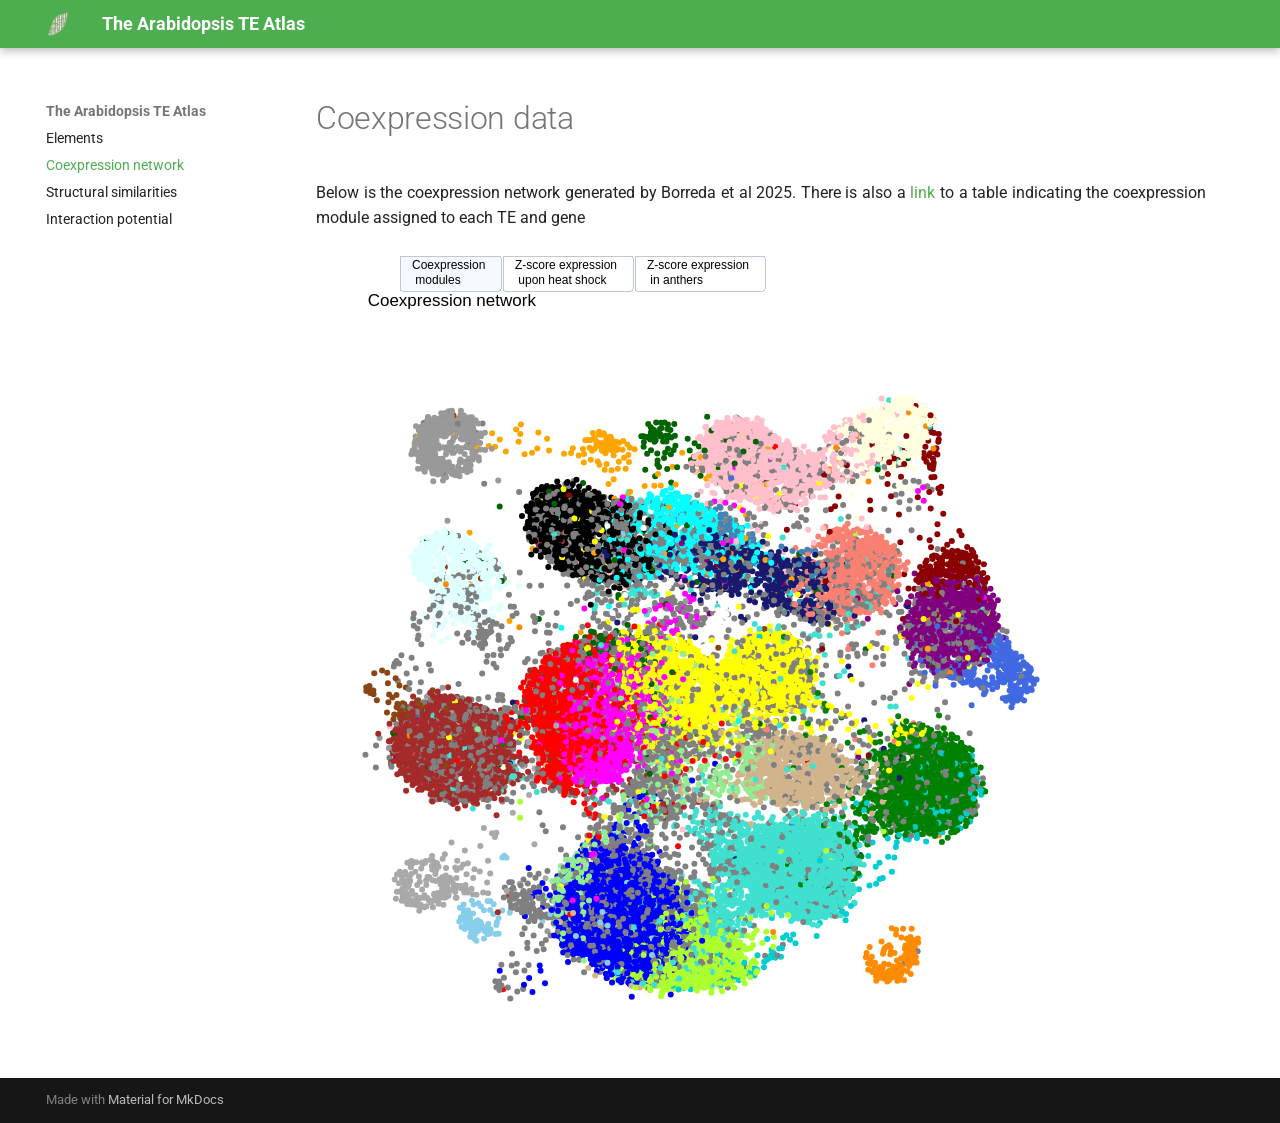
==== coexpression/index.html @ db684ffe "Update file(s) "/." from "CBorreda/Arabidopsis_TE_Atlas"" ====
<!doctype html>
<html lang="en" class="no-js">
  <head>
    
      <meta charset="utf-8">
      <meta name="viewport" content="width=device-width,initial-scale=1">
      
      
      
      
        <link rel="prev" href="../elements/">
      
      
        <link rel="next" href="../struct_sim/">
      
      
      <link rel="icon" href="../resources/qlab_logo.crop.png">
      <meta name="generator" content="mkdocs-1.6.1, mkdocs-material-9.6.15">
    
    
      
        <title>Coexpression network - The Arabidopsis TE Atlas</title>
      
    
    
      <link rel="stylesheet" href="../assets/stylesheets/main.342714a4.min.css">
      
        
        <link rel="stylesheet" href="../assets/stylesheets/palette.06af60db.min.css">
      
      


    
    
      
    
    
      
        
        
        <link rel="preconnect" href="https://fonts.gstatic.com" crossorigin>
        <link rel="stylesheet" href="https://fonts.googleapis.com/css?family=Roboto:300,300i,400,400i,700,700i%7CRoboto+Mono:400,400i,700,700i&display=fallback">
        <style>:root{--md-text-font:"Roboto";--md-code-font:"Roboto Mono"}</style>
      
    
    
      <link rel="stylesheet" href="../css/fullwidth.css">
    
      <link rel="stylesheet" href="../css/extra.css">
    
    <script>__md_scope=new URL("..",location),__md_hash=e=>[...e].reduce(((e,_)=>(e<<5)-e+_.charCodeAt(0)),0),__md_get=(e,_=localStorage,t=__md_scope)=>JSON.parse(_.getItem(t.pathname+"."+e)),__md_set=(e,_,t=localStorage,a=__md_scope)=>{try{t.setItem(a.pathname+"."+e,JSON.stringify(_))}catch(e){}}</script>
    
      

    
    
    
  </head>
  
  
    
    
    
    
    
    <body dir="ltr" data-md-color-scheme="default" data-md-color-primary="green" data-md-color-accent="indigo">
  
    
    <input class="md-toggle" data-md-toggle="drawer" type="checkbox" id="__drawer" autocomplete="off">
    <input class="md-toggle" data-md-toggle="search" type="checkbox" id="__search" autocomplete="off">
    <label class="md-overlay" for="__drawer"></label>
    <div data-md-component="skip">
      
        
        <a href="#coexpression-data" class="md-skip">
          Skip to content
        </a>
      
    </div>
    <div data-md-component="announce">
      
    </div>
    
    
      

  

<header class="md-header md-header--shadow" data-md-component="header">
  <nav class="md-header__inner md-grid" aria-label="Header">
    <a href=".." title="The Arabidopsis TE Atlas" class="md-header__button md-logo" aria-label="The Arabidopsis TE Atlas" data-md-component="logo">
      
  <img src="../resources/qlab_logo.crop.png" alt="logo">

    </a>
    <label class="md-header__button md-icon" for="__drawer">
      
      <svg xmlns="http://www.w3.org/2000/svg" viewBox="0 0 24 24"><path d="M3 6h18v2H3zm0 5h18v2H3zm0 5h18v2H3z"/></svg>
    </label>
    <div class="md-header__title" data-md-component="header-title">
      <div class="md-header__ellipsis">
        <div class="md-header__topic">
          <span class="md-ellipsis">
            The Arabidopsis TE Atlas
          </span>
        </div>
        <div class="md-header__topic" data-md-component="header-topic">
          <span class="md-ellipsis">
            
              Coexpression network
            
          </span>
        </div>
      </div>
    </div>
    
      
    
    
    
    
    
  </nav>
  
</header>
    
    <div class="md-container" data-md-component="container">
      
      
        
          
        
      
      <main class="md-main" data-md-component="main">
        <div class="md-main__inner md-grid">
          
            
              
              <div class="md-sidebar md-sidebar--primary" data-md-component="sidebar" data-md-type="navigation" >
                <div class="md-sidebar__scrollwrap">
                  <div class="md-sidebar__inner">
                    



<nav class="md-nav md-nav--primary" aria-label="Navigation" data-md-level="0">
  <label class="md-nav__title" for="__drawer">
    <a href=".." title="The Arabidopsis TE Atlas" class="md-nav__button md-logo" aria-label="The Arabidopsis TE Atlas" data-md-component="logo">
      
  <img src="../resources/qlab_logo.crop.png" alt="logo">

    </a>
    The Arabidopsis TE Atlas
  </label>
  
  <ul class="md-nav__list" data-md-scrollfix>
    
      
      
  
  
  
  
    <li class="md-nav__item">
      <a href="../elements/" class="md-nav__link">
        
  
  
  <span class="md-ellipsis">
    Elements
    
  </span>
  

      </a>
    </li>
  

    
      
      
  
  
    
  
  
  
    <li class="md-nav__item md-nav__item--active">
      
      <input class="md-nav__toggle md-toggle" type="checkbox" id="__toc">
      
      
        
      
      
      <a href="./" class="md-nav__link md-nav__link--active">
        
  
  
  <span class="md-ellipsis">
    Coexpression network
    
  </span>
  

      </a>
      
    </li>
  

    
      
      
  
  
  
  
    <li class="md-nav__item">
      <a href="../struct_sim/" class="md-nav__link">
        
  
  
  <span class="md-ellipsis">
    Structural similarities
    
  </span>
  

      </a>
    </li>
  

    
      
      
  
  
  
  
    <li class="md-nav__item">
      <a href="../interacts/" class="md-nav__link">
        
  
  
  <span class="md-ellipsis">
    Interaction potential
    
  </span>
  

      </a>
    </li>
  

    
  </ul>
</nav>
                  </div>
                </div>
              </div>
            
            
              
              <div class="md-sidebar md-sidebar--secondary" data-md-component="sidebar" data-md-type="toc" >
                <div class="md-sidebar__scrollwrap">
                  <div class="md-sidebar__inner">
                    

<nav class="md-nav md-nav--secondary" aria-label="Table of contents">
  
  
  
    
  
  
</nav>
                  </div>
                </div>
              </div>
            
          
          
            <div class="md-content" data-md-component="content">
              <article class="md-content__inner md-typeset">
                
                  



<h1 id="coexpression-data">Coexpression data</h1>
<p>Below is the coexpression network generated by Borreda et al 2025. There is also a <a href="table.txt">link</a> to a table indicating the coexpression module assigned to each TE and gene</p>
<iframe src="../resources/html/wgcna_wt_plot.html" width="1200%" height="800px" style="border:none;"></iframe>












                
              </article>
            </div>
          
          
<script>var target=document.getElementById(location.hash.slice(1));target&&target.name&&(target.checked=target.name.startsWith("__tabbed_"))</script>
        </div>
        
          <button type="button" class="md-top md-icon" data-md-component="top" hidden>
  
  <svg xmlns="http://www.w3.org/2000/svg" viewBox="0 0 24 24"><path d="M13 20h-2V8l-5.5 5.5-1.42-1.42L12 4.16l7.92 7.92-1.42 1.42L13 8z"/></svg>
  Back to top
</button>
        
      </main>
      
        <footer class="md-footer">
  
  <div class="md-footer-meta md-typeset">
    <div class="md-footer-meta__inner md-grid">
      <div class="md-copyright">
  
  
    Made with
    <a href="https://squidfunk.github.io/mkdocs-material/" target="_blank" rel="noopener">
      Material for MkDocs
    </a>
  
</div>
      
    </div>
  </div>
</footer>
      
    </div>
    <div class="md-dialog" data-md-component="dialog">
      <div class="md-dialog__inner md-typeset"></div>
    </div>
    
    
    
      
      <script id="__config" type="application/json">{"base": "..", "features": ["navigation.expand", "navigation.sections", "navigation.top"], "search": "../assets/javascripts/workers/search.d50fe291.min.js", "tags": null, "translations": {"clipboard.copied": "Copied to clipboard", "clipboard.copy": "Copy to clipboard", "search.result.more.one": "1 more on this page", "search.result.more.other": "# more on this page", "search.result.none": "No matching documents", "search.result.one": "1 matching document", "search.result.other": "# matching documents", "search.result.placeholder": "Type to start searching", "search.result.term.missing": "Missing", "select.version": "Select version"}, "version": null}</script>
    
    
      <script src="../assets/javascripts/bundle.56ea9cef.min.js"></script>
      
    
  </body>
</html>
---- assets/stylesheets/main.342714a4.min.css ----
@charset "UTF-8";html{-webkit-text-size-adjust:none;-moz-text-size-adjust:none;text-size-adjust:none;box-sizing:border-box}*,:after,:before{box-sizing:inherit}@media (prefers-reduced-motion){*,:after,:before{transition:none!important}}body{margin:0}a,button,input,label{-webkit-tap-highlight-color:transparent}a{color:inherit;text-decoration:none}hr{border:0;box-sizing:initial;display:block;height:.05rem;overflow:visible;padding:0}small{font-size:80%}sub,sup{line-height:1em}img{border-style:none}table{border-collapse:initial;border-spacing:0}td,th{font-weight:400;vertical-align:top}button{background:#0000;border:0;font-family:inherit;font-size:inherit;margin:0;padding:0}input{border:0;outline:none}:root{--md-primary-fg-color:#4051b5;--md-primary-fg-color--light:#5d6cc0;--md-primary-fg-color--dark:#303fa1;--md-primary-bg-color:#fff;--md-primary-bg-color--light:#ffffffb3;--md-accent-fg-color:#526cfe;--md-accent-fg-color--transparent:#526cfe1a;--md-accent-bg-color:#fff;--md-accent-bg-color--light:#ffffffb3}[data-md-color-scheme=default]{color-scheme:light}[data-md-color-scheme=default] img[src$="#gh-dark-mode-only"],[data-md-color-scheme=default] img[src$="#only-dark"]{display:none}:root,[data-md-color-scheme=default]{--md-hue:225deg;--md-default-fg-color:#000000de;--md-default-fg-color--light:#0000008a;--md-default-fg-color--lighter:#00000052;--md-default-fg-color--lightest:#00000012;--md-default-bg-color:#fff;--md-default-bg-color--light:#ffffffb3;--md-default-bg-color--lighter:#ffffff4d;--md-default-bg-color--lightest:#ffffff1f;--md-code-fg-color:#36464e;--md-code-bg-color:#f5f5f5;--md-code-hl-color:#4287ff;--md-code-hl-color--light:#4287ff1a;--md-code-hl-number-color:#d52a2a;--md-code-hl-special-color:#db1457;--md-code-hl-function-color:#a846b9;--md-code-hl-constant-color:#6e59d9;--md-code-hl-keyword-color:#3f6ec6;--md-code-hl-string-color:#1c7d4d;--md-code-hl-name-color:var(--md-code-fg-color);--md-code-hl-operator-color:var(--md-default-fg-color--light);--md-code-hl-punctuation-color:var(--md-default-fg-color--light);--md-code-hl-comment-color:var(--md-default-fg-color--light);--md-code-hl-generic-color:var(--md-default-fg-color--light);--md-code-hl-variable-color:var(--md-default-fg-color--light);--md-typeset-color:var(--md-default-fg-color);--md-typeset-a-color:var(--md-primary-fg-color);--md-typeset-del-color:#f5503d26;--md-typeset-ins-color:#0bd57026;--md-typeset-kbd-color:#fafafa;--md-typeset-kbd-accent-color:#fff;--md-typeset-kbd-border-color:#b8b8b8;--md-typeset-mark-color:#ffff0080;--md-typeset-table-color:#0000001f;--md-typeset-table-color--light:rgba(0,0,0,.035);--md-admonition-fg-color:var(--md-default-fg-color);--md-admonition-bg-color:var(--md-default-bg-color);--md-warning-fg-color:#000000de;--md-warning-bg-color:#ff9;--md-footer-fg-color:#fff;--md-footer-fg-color--light:#ffffffb3;--md-footer-fg-color--lighter:#ffffff73;--md-footer-bg-color:#000000de;--md-footer-bg-color--dark:#00000052;--md-shadow-z1:0 0.2rem 0.5rem #0000000d,0 0 0.05rem #0000001a;--md-shadow-z2:0 0.2rem 0.5rem #0000001a,0 0 0.05rem #00000040;--md-shadow-z3:0 0.2rem 0.5rem #0003,0 0 0.05rem #00000059}.md-icon svg{fill:currentcolor;display:block;height:1.2rem;width:1.2rem}body{-webkit-font-smoothing:antialiased;-moz-osx-font-smoothing:grayscale;--md-text-font-family:var(--md-text-font,_),-apple-system,BlinkMacSystemFont,Helvetica,Arial,sans-serif;--md-code-font-family:var(--md-code-font,_),SFMono-Regular,Consolas,Menlo,monospace}aside,body,input{font-feature-settings:"kern","liga";color:var(--md-typeset-color);font-family:var(--md-text-font-family)}code,kbd,pre{font-feature-settings:"kern";font-family:var(--md-code-font-family)}:root{--md-typeset-table-sort-icon:url('data:image/svg+xml;charset=utf-8,<svg xmlns="http://www.w3.org/2000/svg" viewBox="0 0 24 24"><path d="m18 21-4-4h3V7h-3l4-4 4 4h-3v10h3M2 19v-2h10v2M2 13v-2h7v2M2 7V5h4v2z"/></svg>');--md-typeset-table-sort-icon--asc:url('data:image/svg+xml;charset=utf-8,<svg xmlns="http://www.w3.org/2000/svg" viewBox="0 0 24 24"><path d="M19 17h3l-4 4-4-4h3V3h2M2 17h10v2H2M6 5v2H2V5m0 6h7v2H2z"/></svg>');--md-typeset-table-sort-icon--desc:url('data:image/svg+xml;charset=utf-8,<svg xmlns="http://www.w3.org/2000/svg" viewBox="0 0 24 24"><path d="M19 7h3l-4-4-4 4h3v14h2M2 17h10v2H2M6 5v2H2V5m0 6h7v2H2z"/></svg>')}.md-typeset{-webkit-print-color-adjust:exact;color-adjust:exact;font-size:.8rem;line-height:1.6;overflow-wrap:break-word}@media print{.md-typeset{font-size:.68rem}}.md-typeset blockquote,.md-typeset dl,.md-typeset figure,.md-typeset ol,.md-typeset pre,.md-typeset ul{margin-bottom:1em;margin-top:1em}.md-typeset h1{color:var(--md-default-fg-color--light);font-size:2em;line-height:1.3;margin:0 0 1.25em}.md-typeset h1,.md-typeset h2{font-weight:300;letter-spacing:-.01em}.md-typeset h2{font-size:1.5625em;line-height:1.4;margin:1.6em 0 .64em}.md-typeset h3{font-size:1.25em;font-weight:400;letter-spacing:-.01em;line-height:1.5;margin:1.6em 0 .8em}.md-typeset h2+h3{margin-top:.8em}.md-typeset h4{font-weight:700;letter-spacing:-.01em;margin:1em 0}.md-typeset h5,.md-typeset h6{color:var(--md-default-fg-color--light);font-size:.8em;font-weight:700;letter-spacing:-.01em;margin:1.25em 0}.md-typeset h5{text-transform:uppercase}.md-typeset h5 code{text-transform:none}.md-typeset hr{border-bottom:.05rem solid var(--md-default-fg-color--lightest);display:flow-root;margin:1.5em 0}.md-typeset a{color:var(--md-typeset-a-color);word-break:break-word}.md-typeset a,.md-typeset a:before{transition:color 125ms}.md-typeset a:focus,.md-typeset a:hover{color:var(--md-accent-fg-color)}.md-typeset a:focus code,.md-typeset a:hover code{background-color:var(--md-accent-fg-color--transparent)}.md-typeset a code{color:currentcolor;transition:background-color 125ms}.md-typeset a.focus-visible{outline-color:var(--md-accent-fg-color);outline-offset:.2rem}.md-typeset code,.md-typeset kbd,.md-typeset pre{color:var(--md-code-fg-color);direction:ltr;font-variant-ligatures:none}@media print{.md-typeset code,.md-typeset kbd,.md-typeset pre{white-space:pre-wrap}}.md-typeset code{background-color:var(--md-code-bg-color);border-radius:.1rem;-webkit-box-decoration-break:clone;box-decoration-break:clone;font-size:.85em;padding:0 .2941176471em;word-break:break-word}.md-typeset code:not(.focus-visible){-webkit-tap-highlight-color:transparent;outline:none}.md-typeset pre{display:flow-root;line-height:1.4;position:relative}.md-typeset pre>code{-webkit-box-decoration-break:slice;box-decoration-break:slice;box-shadow:none;display:block;margin:0;outline-color:var(--md-accent-fg-color);overflow:auto;padding:.7720588235em 1.1764705882em;scrollbar-color:var(--md-default-fg-color--lighter) #0000;scrollbar-width:thin;touch-action:auto;word-break:normal}.md-typeset pre>code:hover{scrollbar-color:var(--md-accent-fg-color) #0000}.md-typeset pre>code::-webkit-scrollbar{height:.2rem;width:.2rem}.md-typeset pre>code::-webkit-scrollbar-thumb{background-color:var(--md-default-fg-color--lighter)}.md-typeset pre>code::-webkit-scrollbar-thumb:hover{background-color:var(--md-accent-fg-color)}.md-typeset kbd{background-color:var(--md-typeset-kbd-color);border-radius:.1rem;box-shadow:0 .1rem 0 .05rem var(--md-typeset-kbd-border-color),0 .1rem 0 var(--md-typeset-kbd-border-color),0 -.1rem .2rem var(--md-typeset-kbd-accent-color) inset;color:var(--md-default-fg-color);display:inline-block;font-size:.75em;padding:0 .6666666667em;vertical-align:text-top;word-break:break-word}.md-typeset mark{background-color:var(--md-typeset-mark-color);-webkit-box-decoration-break:clone;box-decoration-break:clone;color:inherit;word-break:break-word}.md-typeset abbr{border-bottom:.05rem dotted var(--md-default-fg-color--light);cursor:help;text-decoration:none}.md-typeset small{opacity:.75}[dir=ltr] .md-typeset sub,[dir=ltr] .md-typeset sup{margin-left:.078125em}[dir=rtl] .md-typeset sub,[dir=rtl] .md-typeset sup{margin-right:.078125em}[dir=ltr] .md-typeset blockquote{padding-left:.6rem}[dir=rtl] .md-typeset blockquote{padding-right:.6rem}[dir=ltr] .md-typeset blockquote{border-left:.2rem solid var(--md-default-fg-color--lighter)}[dir=rtl] .md-typeset blockquote{border-right:.2rem solid var(--md-default-fg-color--lighter)}.md-typeset blockquote{color:var(--md-default-fg-color--light);margin-left:0;margin-right:0}.md-typeset ul{list-style-type:disc}.md-typeset ul[type]{list-style-type:revert-layer}[dir=ltr] .md-typeset ol,[dir=ltr] .md-typeset ul{margin-left:.625em}[dir=rtl] .md-typeset ol,[dir=rtl] .md-typeset ul{margin-right:.625em}.md-typeset ol,.md-typeset ul{padding:0}.md-typeset ol:not([hidden]),.md-typeset ul:not([hidden]){display:flow-root}.md-typeset ol ol,.md-typeset ul ol{list-style-type:lower-alpha}.md-typeset ol ol ol,.md-typeset ul ol ol{list-style-type:lower-roman}.md-typeset ol ol ol ol,.md-typeset ul ol ol ol{list-style-type:upper-alpha}.md-typeset ol ol ol ol ol,.md-typeset ul ol ol ol ol{list-style-type:upper-roman}.md-typeset ol[type],.md-typeset ul[type]{list-style-type:revert-layer}[dir=ltr] .md-typeset ol li,[dir=ltr] .md-typeset ul li{margin-left:1.25em}[dir=rtl] .md-typeset ol li,[dir=rtl] .md-typeset ul li{margin-right:1.25em}.md-typeset ol li,.md-typeset ul li{margin-bottom:.5em}.md-typeset ol li blockquote,.md-typeset ol li p,.md-typeset ul li blockquote,.md-typeset ul li p{margin:.5em 0}.md-typeset ol li:last-child,.md-typeset ul li:last-child{margin-bottom:0}[dir=ltr] .md-typeset ol li ol,[dir=ltr] .md-typeset ol li ul,[dir=ltr] .md-typeset ul li ol,[dir=ltr] .md-typeset ul li ul{margin-left:.625em}[dir=rtl] .md-typeset ol li ol,[dir=rtl] .md-typeset ol li ul,[dir=rtl] .md-typeset ul li ol,[dir=rtl] .md-typeset ul li ul{margin-right:.625em}.md-typeset ol li ol,.md-typeset ol li ul,.md-typeset ul li ol,.md-typeset ul li ul{margin-bottom:.5em;margin-top:.5em}[dir=ltr] .md-typeset dd{margin-left:1.875em}[dir=rtl] .md-typeset dd{margin-right:1.875em}.md-typeset dd{margin-bottom:1.5em;margin-top:1em}.md-typeset img,.md-typeset svg,.md-typeset video{height:auto;max-width:100%}.md-typeset img[align=left]{margin:1em 1em 1em 0}.md-typeset img[align=right]{margin:1em 0 1em 1em}.md-typeset img[align]:only-child{margin-top:0}.md-typeset figure{display:flow-root;margin:1em auto;max-width:100%;text-align:center;width:-moz-fit-content;width:fit-content}.md-typeset figure img{display:block;margin:0 auto}.md-typeset figcaption{font-style:italic;margin:1em auto;max-width:24rem}.md-typeset iframe{max-width:100%}.md-typeset table:not([class]){background-color:var(--md-default-bg-color);border:.05rem solid var(--md-typeset-table-color);border-radius:.1rem;display:inline-block;font-size:.64rem;max-width:100%;overflow:auto;touch-action:auto}@media print{.md-typeset table:not([class]){display:table}}.md-typeset table:not([class])+*{margin-top:1.5em}.md-typeset table:not([class]) td>:first-child,.md-typeset table:not([class]) th>:first-child{margin-top:0}.md-typeset table:not([class]) td>:last-child,.md-typeset table:not([class]) th>:last-child{margin-bottom:0}.md-typeset table:not([class]) td:not([align]),.md-typeset table:not([class]) th:not([align]){text-align:left}[dir=rtl] .md-typeset table:not([class]) td:not([align]),[dir=rtl] .md-typeset table:not([class]) th:not([align]){text-align:right}.md-typeset table:not([class]) th{font-weight:700;min-width:5rem;padding:.9375em 1.25em;vertical-align:top}.md-typeset table:not([class]) td{border-top:.05rem solid var(--md-typeset-table-color);padding:.9375em 1.25em;vertical-align:top}.md-typeset table:not([class]) tbody tr{transition:background-color 125ms}.md-typeset table:not([class]) tbody tr:hover{background-color:var(--md-typeset-table-color--light);box-shadow:0 .05rem 0 var(--md-default-bg-color) inset}.md-typeset table:not([class]) a{word-break:normal}.md-typeset table th[role=columnheader]{cursor:pointer}[dir=ltr] .md-typeset table th[role=columnheader]:after{margin-left:.5em}[dir=rtl] .md-typeset table th[role=columnheader]:after{margin-right:.5em}.md-typeset table th[role=columnheader]:after{content:"";display:inline-block;height:1.2em;-webkit-mask-image:var(--md-typeset-table-sort-icon);mask-image:var(--md-typeset-table-sort-icon);-webkit-mask-repeat:no-repeat;mask-repeat:no-repeat;-webkit-mask-size:contain;mask-size:contain;transition:background-color 125ms;vertical-align:text-bottom;width:1.2em}.md-typeset table th[role=columnheader]:hover:after{background-color:var(--md-default-fg-color--lighter)}.md-typeset table th[role=columnheader][aria-sort=ascending]:after{background-color:var(--md-default-fg-color--light);-webkit-mask-image:var(--md-typeset-table-sort-icon--asc);mask-image:var(--md-typeset-table-sort-icon--asc)}.md-typeset table th[role=columnheader][aria-sort=descending]:after{background-color:var(--md-default-fg-color--light);-webkit-mask-image:var(--md-typeset-table-sort-icon--desc);mask-image:var(--md-typeset-table-sort-icon--desc)}.md-typeset__scrollwrap{margin:1em -.8rem;overflow-x:auto;touch-action:auto}.md-typeset__table{display:inline-block;margin-bottom:.5em;padding:0 .8rem}@media print{.md-typeset__table{display:block}}html .md-typeset__table table{display:table;margin:0;overflow:hidden;width:100%}@media screen and (max-width:44.984375em){.md-content__inner>pre{margin:1em -.8rem}.md-content__inner>pre code{border-radius:0}}.md-typeset .md-author{border-radius:100%;display:block;flex-shrink:0;height:1.6rem;overflow:hidden;position:relative;transition:color 125ms,transform 125ms;width:1.6rem}.md-typeset .md-author img{display:block}.md-typeset .md-author--more{background:var(--md-default-fg-color--lightest);color:var(--md-default-fg-color--lighter);font-size:.6rem;font-weight:700;line-height:1.6rem;text-align:center}.md-typeset .md-author--long{height:2.4rem;width:2.4rem}.md-typeset a.md-author{transform:scale(1)}.md-typeset a.md-author img{border-radius:100%;filter:grayscale(100%) opacity(75%);transition:filter 125ms}.md-typeset a.md-author:focus,.md-typeset a.md-author:hover{transform:scale(1.1);z-index:1}.md-typeset a.md-author:focus img,.md-typeset a.md-author:hover img{filter:grayscale(0)}.md-banner{background-color:var(--md-footer-bg-color);color:var(--md-footer-fg-color);overflow:auto}@media print{.md-banner{display:none}}.md-banner--warning{background-color:var(--md-warning-bg-color);color:var(--md-warning-fg-color)}.md-banner__inner{font-size:.7rem;margin:.6rem auto;padding:0 .8rem}[dir=ltr] .md-banner__button{float:right}[dir=rtl] .md-banner__button{float:left}.md-banner__button{color:inherit;cursor:pointer;transition:opacity .25s}.no-js .md-banner__button{display:none}.md-banner__button:hover{opacity:.7}html{font-size:125%;height:100%;overflow-x:hidden}@media screen and (min-width:100em){html{font-size:137.5%}}@media screen and (min-width:125em){html{font-size:150%}}body{background-color:var(--md-default-bg-color);display:flex;flex-direction:column;font-size:.5rem;min-height:100%;position:relative;width:100%}@media print{body{display:block}}@media screen and (max-width:59.984375em){body[data-md-scrolllock]{position:fixed}}.md-grid{margin-left:auto;margin-right:auto;max-width:61rem}.md-container{display:flex;flex-direction:column;flex-grow:1}@media print{.md-container{display:block}}.md-main{flex-grow:1}.md-main__inner{display:flex;height:100%;margin-top:1.5rem}.md-ellipsis{overflow:hidden;text-overflow:ellipsis}.md-toggle{display:none}.md-option{height:0;opacity:0;position:absolute;width:0}.md-option:checked+label:not([hidden]){display:block}.md-option.focus-visible+label{outline-color:var(--md-accent-fg-color);outline-style:auto}.md-skip{background-color:var(--md-default-fg-color);border-radius:.1rem;color:var(--md-default-bg-color);font-size:.64rem;margin:.5rem;opacity:0;outline-color:var(--md-accent-fg-color);padding:.3rem .5rem;position:fixed;transform:translateY(.4rem);z-index:-1}.md-skip:focus{opacity:1;transform:translateY(0);transition:transform .25s cubic-bezier(.4,0,.2,1),opacity 175ms 75ms;z-index:10}@page{margin:25mm}:root{--md-clipboard-icon:url('data:image/svg+xml;charset=utf-8,<svg xmlns="http://www.w3.org/2000/svg" viewBox="0 0 24 24"><path d="M19 21H8V7h11m0-2H8a2 2 0 0 0-2 2v14a2 2 0 0 0 2 2h11a2 2 0 0 0 2-2V7a2 2 0 0 0-2-2m-3-4H4a2 2 0 0 0-2 2v14h2V3h12z"/></svg>')}.md-clipboard{border-radius:.1rem;color:var(--md-default-fg-color--lightest);cursor:pointer;height:1.5em;outline-color:var(--md-accent-fg-color);outline-offset:.1rem;position:absolute;right:.5em;top:.5em;transition:color .25s;width:1.5em;z-index:1}@media print{.md-clipboard{display:none}}.md-clipboard:not(.focus-visible){-webkit-tap-highlight-color:transparent;outline:none}:hover>.md-clipboard{color:var(--md-default-fg-color--light)}.md-clipboard:focus,.md-clipboard:hover{color:var(--md-accent-fg-color)}.md-clipboard:after{background-color:currentcolor;content:"";display:block;height:1.125em;margin:0 auto;-webkit-mask-image:var(--md-clipboard-icon);mask-image:var(--md-clipboard-icon);-webkit-mask-position:center;mask-position:center;-webkit-mask-repeat:no-repeat;mask-repeat:no-repeat;-webkit-mask-size:contain;mask-size:contain;width:1.125em}.md-clipboard--inline{cursor:pointer}.md-clipboard--inline code{transition:color .25s,background-color .25s}.md-clipboard--inline:focus code,.md-clipboard--inline:hover code{background-color:var(--md-accent-fg-color--transparent);color:var(--md-accent-fg-color)}.md-typeset .md-code__content{display:grid}@keyframes consent{0%{opacity:0;transform:translateY(100%)}to{opacity:1;transform:translateY(0)}}@keyframes overlay{0%{opacity:0}to{opacity:1}}.md-consent__overlay{animation:overlay .25s both;-webkit-backdrop-filter:blur(.1rem);backdrop-filter:blur(.1rem);background-color:#0000008a;height:100%;opacity:1;position:fixed;top:0;width:100%;z-index:5}.md-consent__inner{animation:consent .5s cubic-bezier(.1,.7,.1,1) both;background-color:var(--md-default-bg-color);border:0;border-radius:.1rem;bottom:0;box-shadow:0 0 .2rem #0000001a,0 .2rem .4rem #0003;max-height:100%;overflow:auto;padding:0;position:fixed;width:100%;z-index:5}.md-consent__form{padding:.8rem}.md-consent__settings{display:none;margin:1em 0}input:checked+.md-consent__settings{display:block}.md-consent__controls{margin-bottom:.8rem}.md-typeset .md-consent__controls .md-button{display:inline}@media screen and (max-width:44.984375em){.md-typeset .md-consent__controls .md-button{display:block;margin-top:.4rem;text-align:center;width:100%}}.md-consent label{cursor:pointer}.md-content{flex-grow:1;min-width:0}.md-content__inner{margin:0 .8rem 1.2rem;padding-top:.6rem}@media screen and (min-width:76.25em){[dir=ltr] .md-sidebar--primary:not([hidden])~.md-content>.md-content__inner{margin-left:1.2rem}[dir=ltr] .md-sidebar--secondary:not([hidden])~.md-content>.md-content__inner,[dir=rtl] .md-sidebar--primary:not([hidden])~.md-content>.md-content__inner{margin-right:1.2rem}[dir=rtl] .md-sidebar--secondary:not([hidden])~.md-content>.md-content__inner{margin-left:1.2rem}}.md-content__inner:before{content:"";display:block;height:.4rem}.md-content__inner>:last-child{margin-bottom:0}[dir=ltr] .md-content__button{float:right}[dir=rtl] .md-content__button{float:left}[dir=ltr] .md-content__button{margin-left:.4rem}[dir=rtl] .md-content__button{margin-right:.4rem}.md-content__button{margin:.4rem 0;padding:0}@media print{.md-content__button{display:none}}.md-typeset .md-content__button{color:var(--md-default-fg-color--lighter)}.md-content__button svg{display:inline;vertical-align:top}[dir=rtl] .md-content__button svg{transform:scaleX(-1)}[dir=ltr] .md-dialog{right:.8rem}[dir=rtl] .md-dialog{left:.8rem}.md-dialog{background-color:var(--md-default-fg-color);border-radius:.1rem;bottom:.8rem;box-shadow:var(--md-shadow-z3);min-width:11.1rem;opacity:0;padding:.4rem .6rem;pointer-events:none;position:fixed;transform:translateY(100%);transition:transform 0ms .4s,opacity .4s;z-index:4}@media print{.md-dialog{display:none}}.md-dialog--active{opacity:1;pointer-events:auto;transform:translateY(0);transition:transform .4s cubic-bezier(.075,.85,.175,1),opacity .4s}.md-dialog__inner{color:var(--md-default-bg-color);font-size:.7rem}.md-feedback{margin:2em 0 1em;text-align:center}.md-feedback fieldset{border:none;margin:0;padding:0}.md-feedback__title{font-weight:700;margin:1em auto}.md-feedback__inner{position:relative}.md-feedback__list{display:flex;flex-wrap:wrap;place-content:baseline center;position:relative}.md-feedback__list:hover .md-icon:not(:disabled){color:var(--md-default-fg-color--lighter)}:disabled .md-feedback__list{min-height:1.8rem}.md-feedback__icon{color:var(--md-default-fg-color--light);cursor:pointer;flex-shrink:0;margin:0 .1rem;transition:color 125ms}.md-feedback__icon:not(:disabled).md-icon:hover{color:var(--md-accent-fg-color)}.md-feedback__icon:disabled{color:var(--md-default-fg-color--lightest);pointer-events:none}.md-feedback__note{opacity:0;position:relative;transform:translateY(.4rem);transition:transform .4s cubic-bezier(.1,.7,.1,1),opacity .15s}.md-feedback__note>*{margin:0 auto;max-width:16rem}:disabled .md-feedback__note{opacity:1;transform:translateY(0)}@media print{.md-feedback{display:none}}.md-footer{background-color:var(--md-footer-bg-color);color:var(--md-footer-fg-color)}@media print{.md-footer{display:none}}.md-footer__inner{justify-content:space-between;overflow:auto;padding:.2rem}.md-footer__inner:not([hidden]){display:flex}.md-footer__link{align-items:end;display:flex;flex-grow:0.01;margin-bottom:.4rem;margin-top:1rem;max-width:100%;outline-color:var(--md-accent-fg-color);overflow:hidden;transition:opacity .25s}.md-footer__link:focus,.md-footer__link:hover{opacity:.7}[dir=rtl] .md-footer__link svg{transform:scaleX(-1)}@media screen and (max-width:44.984375em){.md-footer__link--prev{flex-shrink:0}.md-footer__link--prev .md-footer__title{display:none}}[dir=ltr] .md-footer__link--next{margin-left:auto}[dir=rtl] .md-footer__link--next{margin-right:auto}.md-footer__link--next{text-align:right}[dir=rtl] .md-footer__link--next{text-align:left}.md-footer__title{flex-grow:1;font-size:.9rem;margin-bottom:.7rem;max-width:calc(100% - 2.4rem);padding:0 1rem;white-space:nowrap}.md-footer__button{margin:.2rem;padding:.4rem}.md-footer__direction{font-size:.64rem;opacity:.7}.md-footer-meta{background-color:var(--md-footer-bg-color--dark)}.md-footer-meta__inner{display:flex;flex-wrap:wrap;justify-content:space-between;padding:.2rem}html .md-footer-meta.md-typeset a{color:var(--md-footer-fg-color--light)}html .md-footer-meta.md-typeset a:focus,html .md-footer-meta.md-typeset a:hover{color:var(--md-footer-fg-color)}.md-copyright{color:var(--md-footer-fg-color--lighter);font-size:.64rem;margin:auto .6rem;padding:.4rem 0;width:100%}@media screen and (min-width:45em){.md-copyright{width:auto}}.md-copyright__highlight{color:var(--md-footer-fg-color--light)}.md-social{display:inline-flex;gap:.2rem;margin:0 .4rem;padding:.2rem 0 .6rem}@media screen and (min-width:45em){.md-social{padding:.6rem 0}}.md-social__link{display:inline-block;height:1.6rem;text-align:center;width:1.6rem}.md-social__link:before{line-height:1.9}.md-social__link svg{fill:currentcolor;max-height:.8rem;vertical-align:-25%}.md-typeset .md-button{border:.1rem solid;border-radius:.1rem;color:var(--md-primary-fg-color);cursor:pointer;display:inline-block;font-weight:700;padding:.625em 2em;transition:color 125ms,background-color 125ms,border-color 125ms}.md-typeset .md-button--primary{background-color:var(--md-primary-fg-color);border-color:var(--md-primary-fg-color);color:var(--md-primary-bg-color)}.md-typeset .md-button:focus,.md-typeset .md-button:hover{background-color:var(--md-accent-fg-color);border-color:var(--md-accent-fg-color);color:var(--md-accent-bg-color)}[dir=ltr] .md-typeset .md-input{border-top-left-radius:.1rem}[dir=ltr] .md-typeset .md-input,[dir=rtl] .md-typeset .md-input{border-top-right-radius:.1rem}[dir=rtl] .md-typeset .md-input{border-top-left-radius:.1rem}.md-typeset .md-input{border-bottom:.1rem solid var(--md-default-fg-color--lighter);box-shadow:var(--md-shadow-z1);font-size:.8rem;height:1.8rem;padding:0 .6rem;transition:border .25s,box-shadow .25s}.md-typeset .md-input:focus,.md-typeset .md-input:hover{border-bottom-color:var(--md-accent-fg-color);box-shadow:var(--md-shadow-z2)}.md-typeset .md-input--stretch{width:100%}.md-header{background-color:var(--md-primary-fg-color);box-shadow:0 0 .2rem #0000,0 .2rem .4rem #0000;color:var(--md-primary-bg-color);display:block;left:0;position:sticky;right:0;top:0;z-index:4}@media print{.md-header{display:none}}.md-header[hidden]{transform:translateY(-100%);transition:transform .25s cubic-bezier(.8,0,.6,1),box-shadow .25s}.md-header--shadow{box-shadow:0 0 .2rem #0000001a,0 .2rem .4rem #0003;transition:transform .25s cubic-bezier(.1,.7,.1,1),box-shadow .25s}.md-header__inner{align-items:center;display:flex;padding:0 .2rem}.md-header__button{color:currentcolor;cursor:pointer;margin:.2rem;outline-color:var(--md-accent-fg-color);padding:.4rem;position:relative;transition:opacity .25s;vertical-align:middle;z-index:1}.md-header__button:hover{opacity:.7}.md-header__button:not([hidden]){display:inline-block}.md-header__button:not(.focus-visible){-webkit-tap-highlight-color:transparent;outline:none}.md-header__button.md-logo{margin:.2rem;padding:.4rem}@media screen and (max-width:76.234375em){.md-header__button.md-logo{display:none}}.md-header__button.md-logo img,.md-header__button.md-logo svg{fill:currentcolor;display:block;height:1.2rem;width:auto}@media screen and (min-width:60em){.md-header__button[for=__search]{display:none}}.no-js .md-header__button[for=__search]{display:none}[dir=rtl] .md-header__button[for=__search] svg{transform:scaleX(-1)}@media screen and (min-width:76.25em){.md-header__button[for=__drawer]{display:none}}.md-header__topic{display:flex;max-width:100%;position:absolute;transition:transform .4s cubic-bezier(.1,.7,.1,1),opacity .15s;white-space:nowrap}.md-header__topic+.md-header__topic{opacity:0;pointer-events:none;transform:translateX(1.25rem);transition:transform .4s cubic-bezier(1,.7,.1,.1),opacity .15s;z-index:-1}[dir=rtl] .md-header__topic+.md-header__topic{transform:translateX(-1.25rem)}.md-header__topic:first-child{font-weight:700}[dir=ltr] .md-header__title{margin-left:1rem;margin-right:.4rem}[dir=rtl] .md-header__title{margin-left:.4rem;margin-right:1rem}.md-header__title{flex-grow:1;font-size:.9rem;height:2.4rem;line-height:2.4rem}.md-header__title--active .md-header__topic{opacity:0;pointer-events:none;transform:translateX(-1.25rem);transition:transform .4s cubic-bezier(1,.7,.1,.1),opacity .15s;z-index:-1}[dir=rtl] .md-header__title--active .md-header__topic{transform:translateX(1.25rem)}.md-header__title--active .md-header__topic+.md-header__topic{opacity:1;pointer-events:auto;transform:translateX(0);transition:transform .4s cubic-bezier(.1,.7,.1,1),opacity .15s;z-index:0}.md-header__title>.md-header__ellipsis{height:100%;position:relative;width:100%}.md-header__option{display:flex;flex-shrink:0;max-width:100%;transition:max-width 0ms .25s,opacity .25s .25s;white-space:nowrap}[data-md-toggle=search]:checked~.md-header .md-header__option{max-width:0;opacity:0;transition:max-width 0ms,opacity 0ms}.md-header__option>input{bottom:0}.md-header__source{display:none}@media screen and (min-width:60em){[dir=ltr] .md-header__source{margin-left:1rem}[dir=rtl] .md-header__source{margin-right:1rem}.md-header__source{display:block;max-width:11.7rem;width:11.7rem}}@media screen and (min-width:76.25em){[dir=ltr] .md-header__source{margin-left:1.4rem}[dir=rtl] .md-header__source{margin-right:1.4rem}}.md-meta{color:var(--md-default-fg-color--light);font-size:.7rem;line-height:1.3}.md-meta__list{display:inline-flex;flex-wrap:wrap;list-style:none;margin:0;padding:0}.md-meta__item:not(:last-child):after{content:"·";margin-left:.2rem;margin-right:.2rem}.md-meta__link{color:var(--md-typeset-a-color)}.md-meta__link:focus,.md-meta__link:hover{color:var(--md-accent-fg-color)}.md-draft{background-color:#ff1744;border-radius:.125em;color:#fff;display:inline-block;font-weight:700;padding-left:.5714285714em;padding-right:.5714285714em}:root{--md-nav-icon--prev:url('data:image/svg+xml;charset=utf-8,<svg xmlns="http://www.w3.org/2000/svg" viewBox="0 0 24 24"><path d="M20 11v2H8l5.5 5.5-1.42 1.42L4.16 12l7.92-7.92L13.5 5.5 8 11z"/></svg>');--md-nav-icon--next:url('data:image/svg+xml;charset=utf-8,<svg xmlns="http://www.w3.org/2000/svg" viewBox="0 0 24 24"><path d="M8.59 16.58 13.17 12 8.59 7.41 10 6l6 6-6 6z"/></svg>');--md-toc-icon:url('data:image/svg+xml;charset=utf-8,<svg xmlns="http://www.w3.org/2000/svg" viewBox="0 0 24 24"><path d="M3 9h14V7H3zm0 4h14v-2H3zm0 4h14v-2H3zm16 0h2v-2h-2zm0-10v2h2V7zm0 6h2v-2h-2z"/></svg>')}.md-nav{font-size:.7rem;line-height:1.3}.md-nav__title{color:var(--md-default-fg-color--light);display:block;font-weight:700;overflow:hidden;padding:0 .6rem;text-overflow:ellipsis}.md-nav__title .md-nav__button{display:none}.md-nav__title .md-nav__button img{height:100%;width:auto}.md-nav__title .md-nav__button.md-logo img,.md-nav__title .md-nav__button.md-logo svg{fill:currentcolor;display:block;height:2.4rem;max-width:100%;object-fit:contain;width:auto}.md-nav__list{list-style:none;margin:0;padding:0}.md-nav__link{align-items:flex-start;display:flex;gap:.4rem;margin-top:.625em;scroll-snap-align:start;transition:color 125ms}.md-nav__link--passed{color:var(--md-default-fg-color--light)}.md-nav__item .md-nav__link--active,.md-nav__item .md-nav__link--active code{color:var(--md-typeset-a-color)}.md-nav__link .md-ellipsis{position:relative}[dir=ltr] .md-nav__link .md-icon:last-child{margin-left:auto}[dir=rtl] .md-nav__link .md-icon:last-child{margin-right:auto}.md-nav__link svg{fill:currentcolor;flex-shrink:0;height:1.3em;position:relative}.md-nav__link[for]:focus,.md-nav__link[for]:hover,.md-nav__link[href]:focus,.md-nav__link[href]:hover{color:var(--md-accent-fg-color);cursor:pointer}.md-nav__link.focus-visible{outline-color:var(--md-accent-fg-color);outline-offset:.2rem}.md-nav--primary .md-nav__link[for=__toc]{display:none}.md-nav--primary .md-nav__link[for=__toc] .md-icon:after{background-color:currentcolor;display:block;height:100%;-webkit-mask-image:var(--md-toc-icon);mask-image:var(--md-toc-icon);width:100%}.md-nav--primary .md-nav__link[for=__toc]~.md-nav{display:none}.md-nav__container>.md-nav__link{margin-top:0}.md-nav__container>.md-nav__link:first-child{flex-grow:1;min-width:0}.md-nav__icon{flex-shrink:0}.md-nav__source{display:none}@media screen and (max-width:76.234375em){.md-nav--primary,.md-nav--primary .md-nav{background-color:var(--md-default-bg-color);display:flex;flex-direction:column;height:100%;left:0;position:absolute;right:0;top:0;z-index:1}.md-nav--primary .md-nav__item,.md-nav--primary .md-nav__title{font-size:.8rem;line-height:1.5}.md-nav--primary .md-nav__title{background-color:var(--md-default-fg-color--lightest);color:var(--md-default-fg-color--light);cursor:pointer;height:5.6rem;line-height:2.4rem;padding:3rem .8rem .2rem;position:relative;white-space:nowrap}[dir=ltr] .md-nav--primary .md-nav__title .md-nav__icon{left:.4rem}[dir=rtl] .md-nav--primary .md-nav__title .md-nav__icon{right:.4rem}.md-nav--primary .md-nav__title .md-nav__icon{display:block;height:1.2rem;margin:.2rem;position:absolute;top:.4rem;width:1.2rem}.md-nav--primary .md-nav__title .md-nav__icon:after{background-color:currentcolor;content:"";display:block;height:100%;-webkit-mask-image:var(--md-nav-icon--prev);mask-image:var(--md-nav-icon--prev);-webkit-mask-position:center;mask-position:center;-webkit-mask-repeat:no-repeat;mask-repeat:no-repeat;-webkit-mask-size:contain;mask-size:contain;width:100%}.md-nav--primary .md-nav__title~.md-nav__list{background-color:var(--md-default-bg-color);box-shadow:0 .05rem 0 var(--md-default-fg-color--lightest) inset;overflow-y:auto;scroll-snap-type:y mandatory;touch-action:pan-y}.md-nav--primary .md-nav__title~.md-nav__list>:first-child{border-top:0}.md-nav--primary .md-nav__title[for=__drawer]{background-color:var(--md-primary-fg-color);color:var(--md-primary-bg-color);font-weight:700}.md-nav--primary .md-nav__title .md-logo{display:block;left:.2rem;margin:.2rem;padding:.4rem;position:absolute;right:.2rem;top:.2rem}.md-nav--primary .md-nav__list{flex:1}.md-nav--primary .md-nav__item{border-top:.05rem solid var(--md-default-fg-color--lightest)}.md-nav--primary .md-nav__item--active>.md-nav__link{color:var(--md-typeset-a-color)}.md-nav--primary .md-nav__item--active>.md-nav__link:focus,.md-nav--primary .md-nav__item--active>.md-nav__link:hover{color:var(--md-accent-fg-color)}.md-nav--primary .md-nav__link{margin-top:0;padding:.6rem .8rem}.md-nav--primary .md-nav__link svg{margin-top:.1em}.md-nav--primary .md-nav__link>.md-nav__link{padding:0}[dir=ltr] .md-nav--primary .md-nav__link .md-nav__icon{margin-right:-.2rem}[dir=rtl] .md-nav--primary .md-nav__link .md-nav__icon{margin-left:-.2rem}.md-nav--primary .md-nav__link .md-nav__icon{font-size:1.2rem;height:1.2rem;width:1.2rem}.md-nav--primary .md-nav__link .md-nav__icon:after{background-color:currentcolor;content:"";display:block;height:100%;-webkit-mask-image:var(--md-nav-icon--next);mask-image:var(--md-nav-icon--next);-webkit-mask-position:center;mask-position:center;-webkit-mask-repeat:no-repeat;mask-repeat:no-repeat;-webkit-mask-size:contain;mask-size:contain;width:100%}[dir=rtl] .md-nav--primary .md-nav__icon:after{transform:scale(-1)}.md-nav--primary .md-nav--secondary .md-nav{background-color:initial;position:static}[dir=ltr] .md-nav--primary .md-nav--secondary .md-nav .md-nav__link{padding-left:1.4rem}[dir=rtl] .md-nav--primary .md-nav--secondary .md-nav .md-nav__link{padding-right:1.4rem}[dir=ltr] .md-nav--primary .md-nav--secondary .md-nav .md-nav .md-nav__link{padding-left:2rem}[dir=rtl] .md-nav--primary .md-nav--secondary .md-nav .md-nav .md-nav__link{padding-right:2rem}[dir=ltr] .md-nav--primary .md-nav--secondary .md-nav .md-nav .md-nav .md-nav__link{padding-left:2.6rem}[dir=rtl] .md-nav--primary .md-nav--secondary .md-nav .md-nav .md-nav .md-nav__link{padding-right:2.6rem}[dir=ltr] .md-nav--primary .md-nav--secondary .md-nav .md-nav .md-nav .md-nav .md-nav__link{padding-left:3.2rem}[dir=rtl] .md-nav--primary .md-nav--secondary .md-nav .md-nav .md-nav .md-nav .md-nav__link{padding-right:3.2rem}.md-nav--secondary{background-color:initial}.md-nav__toggle~.md-nav{display:flex;opacity:0;transform:translateX(100%);transition:transform .25s cubic-bezier(.8,0,.6,1),opacity 125ms 50ms}[dir=rtl] .md-nav__toggle~.md-nav{transform:translateX(-100%)}.md-nav__toggle:checked~.md-nav{opacity:1;transform:translateX(0);transition:transform .25s cubic-bezier(.4,0,.2,1),opacity 125ms 125ms}.md-nav__toggle:checked~.md-nav>.md-nav__list{-webkit-backface-visibility:hidden;backface-visibility:hidden}}@media screen and (max-width:59.984375em){.md-nav--primary .md-nav__link[for=__toc]{display:flex}.md-nav--primary .md-nav__link[for=__toc] .md-icon:after{content:""}.md-nav--primary .md-nav__link[for=__toc]+.md-nav__link{display:none}.md-nav--primary .md-nav__link[for=__toc]~.md-nav{display:flex}.md-nav__source{background-color:var(--md-primary-fg-color--dark);color:var(--md-primary-bg-color);display:block;padding:0 .2rem}}@media screen and (min-width:60em) and (max-width:76.234375em){.md-nav--integrated .md-nav__link[for=__toc]{display:flex}.md-nav--integrated .md-nav__link[for=__toc] .md-icon:after{content:""}.md-nav--integrated .md-nav__link[for=__toc]+.md-nav__link{display:none}.md-nav--integrated .md-nav__link[for=__toc]~.md-nav{display:flex}}@media screen and (min-width:60em){.md-nav{margin-bottom:-.4rem}.md-nav--secondary .md-nav__title{background:var(--md-default-bg-color);box-shadow:0 0 .4rem .4rem var(--md-default-bg-color);position:sticky;top:0;z-index:1}.md-nav--secondary .md-nav__title[for=__toc]{scroll-snap-align:start}.md-nav--secondary .md-nav__title .md-nav__icon{display:none}[dir=ltr] .md-nav--secondary .md-nav__list{padding-left:.6rem}[dir=rtl] .md-nav--secondary .md-nav__list{padding-right:.6rem}.md-nav--secondary .md-nav__list{padding-bottom:.4rem}[dir=ltr] .md-nav--secondary .md-nav__item>.md-nav__link{margin-right:.4rem}[dir=rtl] .md-nav--secondary .md-nav__item>.md-nav__link{margin-left:.4rem}}@media screen and (min-width:76.25em){.md-nav{margin-bottom:-.4rem;transition:max-height .25s cubic-bezier(.86,0,.07,1)}.md-nav--primary .md-nav__title{background:var(--md-default-bg-color);box-shadow:0 0 .4rem .4rem var(--md-default-bg-color);position:sticky;top:0;z-index:1}.md-nav--primary .md-nav__title[for=__drawer]{scroll-snap-align:start}.md-nav--primary .md-nav__title .md-nav__icon{display:none}[dir=ltr] .md-nav--primary .md-nav__list{padding-left:.6rem}[dir=rtl] .md-nav--primary .md-nav__list{padding-right:.6rem}.md-nav--primary .md-nav__list{padding-bottom:.4rem}[dir=ltr] .md-nav--primary .md-nav__item>.md-nav__link{margin-right:.4rem}[dir=rtl] .md-nav--primary .md-nav__item>.md-nav__link{margin-left:.4rem}.md-nav__toggle~.md-nav{display:grid;grid-template-rows:minmax(.4rem,0fr);opacity:0;transition:grid-template-rows .25s cubic-bezier(.86,0,.07,1),opacity .25s,visibility 0ms .25s;visibility:collapse}.md-nav__toggle~.md-nav>.md-nav__list{overflow:hidden}.md-nav__toggle.md-toggle--indeterminate~.md-nav,.md-nav__toggle:checked~.md-nav{grid-template-rows:minmax(.4rem,1fr);opacity:1;transition:grid-template-rows .25s cubic-bezier(.86,0,.07,1),opacity .15s .1s,visibility 0ms;visibility:visible}.md-nav__toggle.md-toggle--indeterminate~.md-nav{transition:none}.md-nav__item--nested>.md-nav>.md-nav__title{display:none}.md-nav__item--section{display:block;margin:1.25em 0}.md-nav__item--section:last-child{margin-bottom:0}.md-nav__item--section>.md-nav__link{font-weight:700}.md-nav__item--section>.md-nav__link[for]{color:var(--md-default-fg-color--light)}.md-nav__item--section>.md-nav__link:not(.md-nav__container){pointer-events:none}.md-nav__item--section>.md-nav__link .md-icon,.md-nav__item--section>.md-nav__link>[for]{display:none}[dir=ltr] .md-nav__item--section>.md-nav{margin-left:-.6rem}[dir=rtl] .md-nav__item--section>.md-nav{margin-right:-.6rem}.md-nav__item--section>.md-nav{display:block;opacity:1;visibility:visible}.md-nav__item--section>.md-nav>.md-nav__list>.md-nav__item{padding:0}.md-nav__icon{border-radius:100%;height:.9rem;transition:background-color .25s;width:.9rem}.md-nav__icon:hover{background-color:var(--md-accent-fg-color--transparent)}.md-nav__icon:after{background-color:currentcolor;border-radius:100%;content:"";display:inline-block;height:100%;-webkit-mask-image:var(--md-nav-icon--next);mask-image:var(--md-nav-icon--next);-webkit-mask-position:center;mask-position:center;-webkit-mask-repeat:no-repeat;mask-repeat:no-repeat;-webkit-mask-size:contain;mask-size:contain;transition:transform .25s;vertical-align:-.1rem;width:100%}[dir=rtl] .md-nav__icon:after{transform:rotate(180deg)}.md-nav__item--nested .md-nav__toggle:checked~.md-nav__link .md-nav__icon:after,.md-nav__item--nested .md-toggle--indeterminate~.md-nav__link .md-nav__icon:after{transform:rotate(90deg)}.md-nav--lifted>.md-nav__list>.md-nav__item,.md-nav--lifted>.md-nav__title{display:none}.md-nav--lifted>.md-nav__list>.md-nav__item--active{display:block}.md-nav--lifted>.md-nav__list>.md-nav__item--active>.md-nav__link{background:var(--md-default-bg-color);box-shadow:0 0 .4rem .4rem var(--md-default-bg-color);margin-top:0;position:sticky;top:0;z-index:1}.md-nav--lifted>.md-nav__list>.md-nav__item--active>.md-nav__link:not(.md-nav__container){pointer-events:none}.md-nav--lifted>.md-nav__list>.md-nav__item--active.md-nav__item--section{margin:0}[dir=ltr] .md-nav--lifted>.md-nav__list>.md-nav__item>.md-nav:not(.md-nav--secondary){margin-left:-.6rem}[dir=rtl] .md-nav--lifted>.md-nav__list>.md-nav__item>.md-nav:not(.md-nav--secondary){margin-right:-.6rem}.md-nav--lifted>.md-nav__list>.md-nav__item>[for]{color:var(--md-default-fg-color--light)}.md-nav--lifted .md-nav[data-md-level="1"]{grid-template-rows:minmax(.4rem,1fr);opacity:1;visibility:visible}[dir=ltr] .md-nav--integrated>.md-nav__list>.md-nav__item--active .md-nav--secondary{border-left:.05rem solid var(--md-primary-fg-color)}[dir=rtl] .md-nav--integrated>.md-nav__list>.md-nav__item--active .md-nav--secondary{border-right:.05rem solid var(--md-primary-fg-color)}.md-nav--integrated>.md-nav__list>.md-nav__item--active .md-nav--secondary{display:block;margin-bottom:1.25em;opacity:1;visibility:visible}.md-nav--integrated>.md-nav__list>.md-nav__item--active .md-nav--secondary>.md-nav__list{overflow:visible;padding-bottom:0}.md-nav--integrated>.md-nav__list>.md-nav__item--active .md-nav--secondary>.md-nav__title{display:none}}.md-pagination{font-size:.8rem;font-weight:700;gap:.4rem}.md-pagination,.md-pagination>*{align-items:center;display:flex;justify-content:center}.md-pagination>*{border-radius:.2rem;height:1.8rem;min-width:1.8rem;text-align:center}.md-pagination__current{background-color:var(--md-default-fg-color--lightest);color:var(--md-default-fg-color--light)}.md-pagination__link{transition:color 125ms,background-color 125ms}.md-pagination__link:focus,.md-pagination__link:hover{background-color:var(--md-accent-fg-color--transparent);color:var(--md-accent-fg-color)}.md-pagination__link:focus svg,.md-pagination__link:hover svg{color:var(--md-accent-fg-color)}.md-pagination__link.focus-visible{outline-color:var(--md-accent-fg-color);outline-offset:.2rem}.md-pagination__link svg{fill:currentcolor;color:var(--md-default-fg-color--lighter);display:block;max-height:100%;width:1.2rem}.md-post__back{border-bottom:.05rem solid var(--md-default-fg-color--lightest);margin-bottom:1.2rem;padding-bottom:1.2rem}@media screen and (max-width:76.234375em){.md-post__back{display:none}}[dir=rtl] .md-post__back svg{transform:scaleX(-1)}.md-post__authors{display:flex;flex-direction:column;gap:.6rem;margin:0 .6rem 1.2rem}.md-post .md-post__meta a{transition:color 125ms}.md-post .md-post__meta a:focus,.md-post .md-post__meta a:hover{color:var(--md-accent-fg-color)}.md-post__title{color:var(--md-default-fg-color--light);font-weight:700}.md-post--excerpt{margin-bottom:3.2rem}.md-post--excerpt .md-post__header{align-items:center;display:flex;gap:.6rem;min-height:1.6rem}.md-post--excerpt .md-post__authors{align-items:center;display:inline-flex;flex-direction:row;gap:.2rem;margin:0;min-height:2.4rem}[dir=ltr] .md-post--excerpt .md-post__meta .md-meta__list{margin-right:.4rem}[dir=rtl] .md-post--excerpt .md-post__meta .md-meta__list{margin-left:.4rem}.md-post--excerpt .md-post__content>:first-child{--md-scroll-margin:6rem;margin-top:0}.md-post>.md-nav--secondary{margin:1em 0}.md-profile{align-items:center;display:flex;font-size:.7rem;gap:.6rem;line-height:1.4;width:100%}.md-profile__description{flex-grow:1}.md-content--post{display:flex}@media screen and (max-width:76.234375em){.md-content--post{flex-flow:column-reverse}}.md-content--post>.md-content__inner{flex-grow:1;min-width:0}@media screen and (min-width:76.25em){[dir=ltr] .md-content--post>.md-content__inner{margin-left:1.2rem}[dir=rtl] .md-content--post>.md-content__inner{margin-right:1.2rem}}@media screen and (max-width:76.234375em){.md-sidebar.md-sidebar--post{padding:0;position:static;width:100%}.md-sidebar.md-sidebar--post .md-sidebar__scrollwrap{overflow:visible}.md-sidebar.md-sidebar--post .md-sidebar__inner{padding:0}.md-sidebar.md-sidebar--post .md-post__meta{margin-left:.6rem;margin-right:.6rem}.md-sidebar.md-sidebar--post .md-nav__item{border:none;display:inline}.md-sidebar.md-sidebar--post .md-nav__list{display:inline-flex;flex-wrap:wrap;gap:.6rem;padding-bottom:.6rem;padding-top:.6rem}.md-sidebar.md-sidebar--post .md-nav__link{padding:0}.md-sidebar.md-sidebar--post .md-nav{height:auto;margin-bottom:0;position:static}}:root{--md-progress-value:0;--md-progress-delay:400ms}.md-progress{background:var(--md-primary-bg-color);height:.075rem;opacity:min(clamp(0,var(--md-progress-value),1),clamp(0,100 - var(--md-progress-value),1));position:fixed;top:0;transform:scaleX(calc(var(--md-progress-value)*1%));transform-origin:left;transition:transform .5s cubic-bezier(.19,1,.22,1),opacity .25s var(--md-progress-delay);width:100%;z-index:4}:root{--md-search-result-icon:url('data:image/svg+xml;charset=utf-8,<svg xmlns="http://www.w3.org/2000/svg" viewBox="0 0 24 24"><path d="M14 2H6a2 2 0 0 0-2 2v16a2 2 0 0 0 2 2h7c-.41-.25-.8-.56-1.14-.9-.33-.33-.61-.7-.86-1.1H6V4h7v5h5v1.18c.71.16 1.39.43 2 .82V8zm6.31 16.9c1.33-2.11.69-4.9-1.4-6.22-2.11-1.33-4.91-.68-6.22 1.4-1.34 2.11-.69 4.89 1.4 6.22 1.46.93 3.32.93 4.79.02L22 23.39 23.39 22zm-3.81.1a2.5 2.5 0 0 1-2.5-2.5 2.5 2.5 0 0 1 2.5-2.5 2.5 2.5 0 0 1 2.5 2.5 2.5 2.5 0 0 1-2.5 2.5"/></svg>')}.md-search{position:relative}@media screen and (min-width:60em){.md-search{padding:.2rem 0}}.no-js .md-search{display:none}.md-search__overlay{opacity:0;z-index:1}@media screen and (max-width:59.984375em){[dir=ltr] .md-search__overlay{left:-2.2rem}[dir=rtl] .md-search__overlay{right:-2.2rem}.md-search__overlay{background-color:var(--md-default-bg-color);border-radius:1rem;height:2rem;overflow:hidden;pointer-events:none;position:absolute;top:-1rem;transform-origin:center;transition:transform .3s .1s,opacity .2s .2s;width:2rem}[data-md-toggle=search]:checked~.md-header .md-search__overlay{opacity:1;transition:transform .4s,opacity .1s}}@media screen and (min-width:60em){[dir=ltr] .md-search__overlay{left:0}[dir=rtl] .md-search__overlay{right:0}.md-search__overlay{background-color:#0000008a;cursor:pointer;height:0;position:fixed;top:0;transition:width 0ms .25s,height 0ms .25s,opacity .25s;width:0}[data-md-toggle=search]:checked~.md-header .md-search__overlay{height:200vh;opacity:1;transition:width 0ms,height 0ms,opacity .25s;width:100%}}@media screen and (max-width:29.984375em){[data-md-toggle=search]:checked~.md-header .md-search__overlay{transform:scale(45)}}@media screen and (min-width:30em) and (max-width:44.984375em){[data-md-toggle=search]:checked~.md-header .md-search__overlay{transform:scale(60)}}@media screen and (min-width:45em) and (max-width:59.984375em){[data-md-toggle=search]:checked~.md-header .md-search__overlay{transform:scale(75)}}.md-search__inner{-webkit-backface-visibility:hidden;backface-visibility:hidden}@media screen and (max-width:59.984375em){[dir=ltr] .md-search__inner{left:0}[dir=rtl] .md-search__inner{right:0}.md-search__inner{height:0;opacity:0;overflow:hidden;position:fixed;top:0;transform:translateX(5%);transition:width 0ms .3s,height 0ms .3s,transform .15s cubic-bezier(.4,0,.2,1) .15s,opacity .15s .15s;width:0;z-index:2}[dir=rtl] .md-search__inner{transform:translateX(-5%)}[data-md-toggle=search]:checked~.md-header .md-search__inner{height:100%;opacity:1;transform:translateX(0);transition:width 0ms 0ms,height 0ms 0ms,transform .15s cubic-bezier(.1,.7,.1,1) .15s,opacity .15s .15s;width:100%}}@media screen and (min-width:60em){[dir=ltr] .md-search__inner{float:right}[dir=rtl] .md-search__inner{float:left}.md-search__inner{padding:.1rem 0;position:relative;transition:width .25s cubic-bezier(.1,.7,.1,1);width:11.7rem}}@media screen and (min-width:60em) and (max-width:76.234375em){[data-md-toggle=search]:checked~.md-header .md-search__inner{width:23.4rem}}@media screen and (min-width:76.25em){[data-md-toggle=search]:checked~.md-header .md-search__inner{width:34.4rem}}.md-search__form{background-color:var(--md-default-bg-color);box-shadow:0 0 .6rem #0000;height:2.4rem;position:relative;transition:color .25s,background-color .25s;z-index:2}@media screen and (min-width:60em){.md-search__form{background-color:#00000042;border-radius:.1rem;height:1.8rem}.md-search__form:hover{background-color:#ffffff1f}}[data-md-toggle=search]:checked~.md-header .md-search__form{background-color:var(--md-default-bg-color);border-radius:.1rem .1rem 0 0;box-shadow:0 0 .6rem #00000012;color:var(--md-default-fg-color)}[dir=ltr] .md-search__input{padding-left:3.6rem;padding-right:2.2rem}[dir=rtl] .md-search__input{padding-left:2.2rem;padding-right:3.6rem}.md-search__input{background:#0000;font-size:.9rem;height:100%;position:relative;text-overflow:ellipsis;width:100%;z-index:2}.md-search__input::placeholder{transition:color .25s}.md-search__input::placeholder,.md-search__input~.md-search__icon{color:var(--md-default-fg-color--light)}.md-search__input::-ms-clear{display:none}@media screen and (max-width:59.984375em){.md-search__input{font-size:.9rem;height:2.4rem;width:100%}}@media screen and (min-width:60em){[dir=ltr] .md-search__input{padding-left:2.2rem}[dir=rtl] .md-search__input{padding-right:2.2rem}.md-search__input{color:inherit;font-size:.8rem}.md-search__input::placeholder{color:var(--md-primary-bg-color--light)}.md-search__input+.md-search__icon{color:var(--md-primary-bg-color)}[data-md-toggle=search]:checked~.md-header .md-search__input{text-overflow:clip}[data-md-toggle=search]:checked~.md-header .md-search__input+.md-search__icon{color:var(--md-default-fg-color--light)}[data-md-toggle=search]:checked~.md-header .md-search__input::placeholder{color:#0000}}.md-search__icon{cursor:pointer;display:inline-block;height:1.2rem;transition:color .25s,opacity .25s;width:1.2rem}.md-search__icon:hover{opacity:.7}[dir=ltr] .md-search__icon[for=__search]{left:.5rem}[dir=rtl] .md-search__icon[for=__search]{right:.5rem}.md-search__icon[for=__search]{position:absolute;top:.3rem;z-index:2}[dir=rtl] .md-search__icon[for=__search] svg{transform:scaleX(-1)}@media screen and (max-width:59.984375em){[dir=ltr] .md-search__icon[for=__search]{left:.8rem}[dir=rtl] .md-search__icon[for=__search]{right:.8rem}.md-search__icon[for=__search]{top:.6rem}.md-search__icon[for=__search] svg:first-child{display:none}}@media screen and (min-width:60em){.md-search__icon[for=__search]{pointer-events:none}.md-search__icon[for=__search] svg:last-child{display:none}}[dir=ltr] .md-search__options{right:.5rem}[dir=rtl] .md-search__options{left:.5rem}.md-search__options{pointer-events:none;position:absolute;top:.3rem;z-index:2}@media screen and (max-width:59.984375em){[dir=ltr] .md-search__options{right:.8rem}[dir=rtl] .md-search__options{left:.8rem}.md-search__options{top:.6rem}}[dir=ltr] .md-search__options>.md-icon{margin-left:.2rem}[dir=rtl] .md-search__options>.md-icon{margin-right:.2rem}.md-search__options>.md-icon{color:var(--md-default-fg-color--light);opacity:0;transform:scale(.75);transition:transform .15s cubic-bezier(.1,.7,.1,1),opacity .15s}.md-search__options>.md-icon:not(.focus-visible){-webkit-tap-highlight-color:transparent;outline:none}[data-md-toggle=search]:checked~.md-header .md-search__input:valid~.md-search__options>.md-icon{opacity:1;pointer-events:auto;transform:scale(1)}[data-md-toggle=search]:checked~.md-header .md-search__input:valid~.md-search__options>.md-icon:hover{opacity:.7}[dir=ltr] .md-search__suggest{padding-left:3.6rem;padding-right:2.2rem}[dir=rtl] .md-search__suggest{padding-left:2.2rem;padding-right:3.6rem}.md-search__suggest{align-items:center;color:var(--md-default-fg-color--lighter);display:flex;font-size:.9rem;height:100%;opacity:0;position:absolute;top:0;transition:opacity 50ms;white-space:nowrap;width:100%}@media screen and (min-width:60em){[dir=ltr] .md-search__suggest{padding-left:2.2rem}[dir=rtl] .md-search__suggest{padding-right:2.2rem}.md-search__suggest{font-size:.8rem}}[data-md-toggle=search]:checked~.md-header .md-search__suggest{opacity:1;transition:opacity .3s .1s}[dir=ltr] .md-search__output{border-bottom-left-radius:.1rem}[dir=ltr] .md-search__output,[dir=rtl] .md-search__output{border-bottom-right-radius:.1rem}[dir=rtl] .md-search__output{border-bottom-left-radius:.1rem}.md-search__output{overflow:hidden;position:absolute;width:100%;z-index:1}@media screen and (max-width:59.984375em){.md-search__output{bottom:0;top:2.4rem}}@media screen and (min-width:60em){.md-search__output{opacity:0;top:1.9rem;transition:opacity .4s}[data-md-toggle=search]:checked~.md-header .md-search__output{box-shadow:var(--md-shadow-z3);opacity:1}}.md-search__scrollwrap{-webkit-backface-visibility:hidden;backface-visibility:hidden;background-color:var(--md-default-bg-color);height:100%;overflow-y:auto;touch-action:pan-y}@media (-webkit-max-device-pixel-ratio:1),(max-resolution:1dppx){.md-search__scrollwrap{transform:translateZ(0)}}@media screen and (min-width:60em) and (max-width:76.234375em){.md-search__scrollwrap{width:23.4rem}}@media screen and (min-width:76.25em){.md-search__scrollwrap{width:34.4rem}}@media screen and (min-width:60em){.md-search__scrollwrap{max-height:0;scrollbar-color:var(--md-default-fg-color--lighter) #0000;scrollbar-width:thin}[data-md-toggle=search]:checked~.md-header .md-search__scrollwrap{max-height:75vh}.md-search__scrollwrap:hover{scrollbar-color:var(--md-accent-fg-color) #0000}.md-search__scrollwrap::-webkit-scrollbar{height:.2rem;width:.2rem}.md-search__scrollwrap::-webkit-scrollbar-thumb{background-color:var(--md-default-fg-color--lighter)}.md-search__scrollwrap::-webkit-scrollbar-thumb:hover{background-color:var(--md-accent-fg-color)}}.md-search-result{color:var(--md-default-fg-color);word-break:break-word}.md-search-result__meta{background-color:var(--md-default-fg-color--lightest);color:var(--md-default-fg-color--light);font-size:.64rem;line-height:1.8rem;padding:0 .8rem;scroll-snap-align:start}@media screen and (min-width:60em){[dir=ltr] .md-search-result__meta{padding-left:2.2rem}[dir=rtl] .md-search-result__meta{padding-right:2.2rem}}.md-search-result__list{list-style:none;margin:0;padding:0;-webkit-user-select:none;user-select:none}.md-search-result__item{box-shadow:0 -.05rem var(--md-default-fg-color--lightest)}.md-search-result__item:first-child{box-shadow:none}.md-search-result__link{display:block;outline:none;scroll-snap-align:start;transition:background-color .25s}.md-search-result__link:focus,.md-search-result__link:hover{background-color:var(--md-accent-fg-color--transparent)}.md-search-result__link:last-child p:last-child{margin-bottom:.6rem}.md-search-result__more>summary{cursor:pointer;display:block;outline:none;position:sticky;scroll-snap-align:start;top:0;z-index:1}.md-search-result__more>summary::marker{display:none}.md-search-result__more>summary::-webkit-details-marker{display:none}.md-search-result__more>summary>div{color:var(--md-typeset-a-color);font-size:.64rem;padding:.75em .8rem;transition:color .25s,background-color .25s}@media screen and (min-width:60em){[dir=ltr] .md-search-result__more>summary>div{padding-left:2.2rem}[dir=rtl] .md-search-result__more>summary>div{padding-right:2.2rem}}.md-search-result__more>summary:focus>div,.md-search-result__more>summary:hover>div{background-color:var(--md-accent-fg-color--transparent);color:var(--md-accent-fg-color)}.md-search-result__more[open]>summary{background-color:var(--md-default-bg-color)}.md-search-result__article{overflow:hidden;padding:0 .8rem;position:relative}@media screen and (min-width:60em){[dir=ltr] .md-search-result__article{padding-left:2.2rem}[dir=rtl] .md-search-result__article{padding-right:2.2rem}}[dir=ltr] .md-search-result__icon{left:0}[dir=rtl] .md-search-result__icon{right:0}.md-search-result__icon{color:var(--md-default-fg-color--light);height:1.2rem;margin:.5rem;position:absolute;width:1.2rem}@media screen and (max-width:59.984375em){.md-search-result__icon{display:none}}.md-search-result__icon:after{background-color:currentcolor;content:"";display:inline-block;height:100%;-webkit-mask-image:var(--md-search-result-icon);mask-image:var(--md-search-result-icon);-webkit-mask-position:center;mask-position:center;-webkit-mask-repeat:no-repeat;mask-repeat:no-repeat;-webkit-mask-size:contain;mask-size:contain;width:100%}[dir=rtl] .md-search-result__icon:after{transform:scaleX(-1)}.md-search-result .md-typeset{color:var(--md-default-fg-color--light);font-size:.64rem;line-height:1.6}.md-search-result .md-typeset h1{color:var(--md-default-fg-color);font-size:.8rem;font-weight:400;line-height:1.4;margin:.55rem 0}.md-search-result .md-typeset h1 mark{text-decoration:none}.md-search-result .md-typeset h2{color:var(--md-default-fg-color);font-size:.64rem;font-weight:700;line-height:1.6;margin:.5em 0}.md-search-result .md-typeset h2 mark{text-decoration:none}.md-search-result__terms{color:var(--md-default-fg-color);display:block;font-size:.64rem;font-style:italic;margin:.5em 0}.md-search-result mark{background-color:initial;color:var(--md-accent-fg-color);text-decoration:underline}.md-select{position:relative;z-index:1}.md-select__inner{background-color:var(--md-default-bg-color);border-radius:.1rem;box-shadow:var(--md-shadow-z2);color:var(--md-default-fg-color);left:50%;margin-top:.2rem;max-height:0;opacity:0;position:absolute;top:calc(100% - .2rem);transform:translate3d(-50%,.3rem,0);transition:transform .25s 375ms,opacity .25s .25s,max-height 0ms .5s}.md-select:focus-within .md-select__inner,.md-select:hover .md-select__inner{max-height:10rem;opacity:1;transform:translate3d(-50%,0,0);transition:transform .25s cubic-bezier(.1,.7,.1,1),opacity .25s,max-height 0ms}.md-select__inner:after{border-bottom:.2rem solid #0000;border-bottom-color:var(--md-default-bg-color);border-left:.2rem solid #0000;border-right:.2rem solid #0000;border-top:0;content:"";height:0;left:50%;margin-left:-.2rem;margin-top:-.2rem;position:absolute;top:0;width:0}.md-select__list{border-radius:.1rem;font-size:.8rem;list-style-type:none;margin:0;max-height:inherit;overflow:auto;padding:0}.md-select__item{line-height:1.8rem}[dir=ltr] .md-select__link{padding-left:.6rem;padding-right:1.2rem}[dir=rtl] .md-select__link{padding-left:1.2rem;padding-right:.6rem}.md-select__link{cursor:pointer;display:block;outline:none;scroll-snap-align:start;transition:background-color .25s,color .25s;width:100%}.md-select__link:focus,.md-select__link:hover{color:var(--md-accent-fg-color)}.md-select__link:focus{background-color:var(--md-default-fg-color--lightest)}.md-sidebar{align-self:flex-start;flex-shrink:0;padding:1.2rem 0;position:sticky;top:2.4rem;width:12.1rem}@media print{.md-sidebar{display:none}}@media screen and (max-width:76.234375em){[dir=ltr] .md-sidebar--primary{left:-12.1rem}[dir=rtl] .md-sidebar--primary{right:-12.1rem}.md-sidebar--primary{background-color:var(--md-default-bg-color);display:block;height:100%;position:fixed;top:0;transform:translateX(0);transition:transform .25s cubic-bezier(.4,0,.2,1),box-shadow .25s;width:12.1rem;z-index:5}[data-md-toggle=drawer]:checked~.md-container .md-sidebar--primary{box-shadow:var(--md-shadow-z3);transform:translateX(12.1rem)}[dir=rtl] [data-md-toggle=drawer]:checked~.md-container .md-sidebar--primary{transform:translateX(-12.1rem)}.md-sidebar--primary .md-sidebar__scrollwrap{bottom:0;left:0;margin:0;overflow:hidden;position:absolute;right:0;scroll-snap-type:none;top:0}}@media screen and (min-width:76.25em){.md-sidebar{height:0}.no-js .md-sidebar{height:auto}.md-header--lifted~.md-container .md-sidebar{top:4.8rem}}.md-sidebar--secondary{display:none;order:2}@media screen and (min-width:60em){.md-sidebar--secondary{height:0}.no-js .md-sidebar--secondary{height:auto}.md-sidebar--secondary:not([hidden]){display:block}.md-sidebar--secondary .md-sidebar__scrollwrap{touch-action:pan-y}}.md-sidebar__scrollwrap{-webkit-backface-visibility:hidden;backface-visibility:hidden;margin:0 .2rem;overflow-y:auto;scrollbar-color:var(--md-default-fg-color--lighter) #0000}@media screen and (min-width:60em){.md-sidebar__scrollwrap{scrollbar-gutter:stable;scrollbar-width:thin}}.md-sidebar__scrollwrap::-webkit-scrollbar{height:.2rem;width:.2rem}.md-sidebar__scrollwrap:focus-within,.md-sidebar__scrollwrap:hover{scrollbar-color:var(--md-accent-fg-color) #0000}.md-sidebar__scrollwrap:focus-within::-webkit-scrollbar-thumb,.md-sidebar__scrollwrap:hover::-webkit-scrollbar-thumb{background-color:var(--md-default-fg-color--lighter)}.md-sidebar__scrollwrap:focus-within::-webkit-scrollbar-thumb:hover,.md-sidebar__scrollwrap:hover::-webkit-scrollbar-thumb:hover{background-color:var(--md-accent-fg-color)}@supports selector(::-webkit-scrollbar){.md-sidebar__scrollwrap{scrollbar-gutter:auto}[dir=ltr] .md-sidebar__inner{padding-right:calc(100% - 11.5rem)}[dir=rtl] .md-sidebar__inner{padding-left:calc(100% - 11.5rem)}}@media screen and (max-width:76.234375em){.md-overlay{background-color:#0000008a;height:0;opacity:0;position:fixed;top:0;transition:width 0ms .25s,height 0ms .25s,opacity .25s;width:0;z-index:5}[data-md-toggle=drawer]:checked~.md-overlay{height:100%;opacity:1;transition:width 0ms,height 0ms,opacity .25s;width:100%}}@keyframes facts{0%{height:0}to{height:.65rem}}@keyframes fact{0%{opacity:0;transform:translateY(100%)}50%{opacity:0}to{opacity:1;transform:translateY(0)}}:root{--md-source-forks-icon:url('data:image/svg+xml;charset=utf-8,<svg xmlns="http://www.w3.org/2000/svg" viewBox="0 0 16 16"><path d="M5 5.372v.878c0 .414.336.75.75.75h4.5a.75.75 0 0 0 .75-.75v-.878a2.25 2.25 0 1 1 1.5 0v.878a2.25 2.25 0 0 1-2.25 2.25h-1.5v2.128a2.251 2.251 0 1 1-1.5 0V8.5h-1.5A2.25 2.25 0 0 1 3.5 6.25v-.878a2.25 2.25 0 1 1 1.5 0M5 3.25a.75.75 0 1 0-1.5 0 .75.75 0 0 0 1.5 0m6.75.75a.75.75 0 1 0 0-1.5.75.75 0 0 0 0 1.5m-3 8.75a.75.75 0 1 0-1.5 0 .75.75 0 0 0 1.5 0"/></svg>');--md-source-repositories-icon:url('data:image/svg+xml;charset=utf-8,<svg xmlns="http://www.w3.org/2000/svg" viewBox="0 0 16 16"><path d="M2 2.5A2.5 2.5 0 0 1 4.5 0h8.75a.75.75 0 0 1 .75.75v12.5a.75.75 0 0 1-.75.75h-2.5a.75.75 0 0 1 0-1.5h1.75v-2h-8a1 1 0 0 0-.714 1.7.75.75 0 1 1-1.072 1.05A2.5 2.5 0 0 1 2 11.5Zm10.5-1h-8a1 1 0 0 0-1 1v6.708A2.5 2.5 0 0 1 4.5 9h8ZM5 12.25a.25.25 0 0 1 .25-.25h3.5a.25.25 0 0 1 .25.25v3.25a.25.25 0 0 1-.4.2l-1.45-1.087a.25.25 0 0 0-.3 0L5.4 15.7a.25.25 0 0 1-.4-.2Z"/></svg>');--md-source-stars-icon:url('data:image/svg+xml;charset=utf-8,<svg xmlns="http://www.w3.org/2000/svg" viewBox="0 0 16 16"><path d="M8 .25a.75.75 0 0 1 .673.418l1.882 3.815 4.21.612a.75.75 0 0 1 .416 1.279l-3.046 2.97.719 4.192a.751.751 0 0 1-1.088.791L8 12.347l-3.766 1.98a.75.75 0 0 1-1.088-.79l.72-4.194L.818 6.374a.75.75 0 0 1 .416-1.28l4.21-.611L7.327.668A.75.75 0 0 1 8 .25m0 2.445L6.615 5.5a.75.75 0 0 1-.564.41l-3.097.45 2.24 2.184a.75.75 0 0 1 .216.664l-.528 3.084 2.769-1.456a.75.75 0 0 1 .698 0l2.77 1.456-.53-3.084a.75.75 0 0 1 .216-.664l2.24-2.183-3.096-.45a.75.75 0 0 1-.564-.41z"/></svg>');--md-source-version-icon:url('data:image/svg+xml;charset=utf-8,<svg xmlns="http://www.w3.org/2000/svg" viewBox="0 0 16 16"><path d="M1 7.775V2.75C1 1.784 1.784 1 2.75 1h5.025c.464 0 .91.184 1.238.513l6.25 6.25a1.75 1.75 0 0 1 0 2.474l-5.026 5.026a1.75 1.75 0 0 1-2.474 0l-6.25-6.25A1.75 1.75 0 0 1 1 7.775m1.5 0c0 .066.026.13.073.177l6.25 6.25a.25.25 0 0 0 .354 0l5.025-5.025a.25.25 0 0 0 0-.354l-6.25-6.25a.25.25 0 0 0-.177-.073H2.75a.25.25 0 0 0-.25.25ZM6 5a1 1 0 1 1 0 2 1 1 0 0 1 0-2"/></svg>')}.md-source{-webkit-backface-visibility:hidden;backface-visibility:hidden;display:block;font-size:.65rem;line-height:1.2;outline-color:var(--md-accent-fg-color);transition:opacity .25s;white-space:nowrap}.md-source:hover{opacity:.7}.md-source__icon{display:inline-block;height:2.4rem;vertical-align:middle;width:2rem}[dir=ltr] .md-source__icon svg{margin-left:.6rem}[dir=rtl] .md-source__icon svg{margin-right:.6rem}.md-source__icon svg{margin-top:.6rem}[dir=ltr] .md-source__icon+.md-source__repository{padding-left:2rem}[dir=rtl] .md-source__icon+.md-source__repository{padding-right:2rem}[dir=ltr] .md-source__icon+.md-source__repository{margin-left:-2rem}[dir=rtl] .md-source__icon+.md-source__repository{margin-right:-2rem}[dir=ltr] .md-source__repository{margin-left:.6rem}[dir=rtl] .md-source__repository{margin-right:.6rem}.md-source__repository{display:inline-block;max-width:calc(100% - 1.2rem);overflow:hidden;text-overflow:ellipsis;vertical-align:middle}.md-source__facts{display:flex;font-size:.55rem;gap:.4rem;list-style-type:none;margin:.1rem 0 0;opacity:.75;overflow:hidden;padding:0;width:100%}.md-source__repository--active .md-source__facts{animation:facts .25s ease-in}.md-source__fact{overflow:hidden;text-overflow:ellipsis}.md-source__repository--active .md-source__fact{animation:fact .4s ease-out}[dir=ltr] .md-source__fact:before{margin-right:.1rem}[dir=rtl] .md-source__fact:before{margin-left:.1rem}.md-source__fact:before{background-color:currentcolor;content:"";display:inline-block;height:.6rem;-webkit-mask-position:center;mask-position:center;-webkit-mask-repeat:no-repeat;mask-repeat:no-repeat;-webkit-mask-size:contain;mask-size:contain;vertical-align:text-top;width:.6rem}.md-source__fact:nth-child(1n+2){flex-shrink:0}.md-source__fact--version:before{-webkit-mask-image:var(--md-source-version-icon);mask-image:var(--md-source-version-icon)}.md-source__fact--stars:before{-webkit-mask-image:var(--md-source-stars-icon);mask-image:var(--md-source-stars-icon)}.md-source__fact--forks:before{-webkit-mask-image:var(--md-source-forks-icon);mask-image:var(--md-source-forks-icon)}.md-source__fact--repositories:before{-webkit-mask-image:var(--md-source-repositories-icon);mask-image:var(--md-source-repositories-icon)}.md-source-file{margin:1em 0}[dir=ltr] .md-source-file__fact{margin-right:.6rem}[dir=rtl] .md-source-file__fact{margin-left:.6rem}.md-source-file__fact{align-items:center;color:var(--md-default-fg-color--light);display:inline-flex;font-size:.68rem;gap:.3rem}.md-source-file__fact .md-icon{flex-shrink:0;margin-bottom:.05rem}[dir=ltr] .md-source-file__fact .md-author{float:left}[dir=rtl] .md-source-file__fact .md-author{float:right}.md-source-file__fact .md-author{margin-right:.2rem}.md-source-file__fact svg{width:.9rem}:root{--md-status:url('data:image/svg+xml;charset=utf-8,<svg xmlns="http://www.w3.org/2000/svg" viewBox="0 0 24 24"><path d="M11 9h2V7h-2m1 13c-4.41 0-8-3.59-8-8s3.59-8 8-8 8 3.59 8 8-3.59 8-8 8m0-18A10 10 0 0 0 2 12a10 10 0 0 0 10 10 10 10 0 0 0 10-10A10 10 0 0 0 12 2m-1 15h2v-6h-2z"/></svg>');--md-status--new:url('data:image/svg+xml;charset=utf-8,<svg xmlns="http://www.w3.org/2000/svg" viewBox="0 0 24 24"><path d="m23 12-2.44-2.78.34-3.68-3.61-.82-1.89-3.18L12 3 8.6 1.54 6.71 4.72l-3.61.81.34 3.68L1 12l2.44 2.78-.34 3.69 3.61.82 1.89 3.18L12 21l3.4 1.46 1.89-3.18 3.61-.82-.34-3.68zm-10 5h-2v-2h2zm0-4h-2V7h2z"/></svg>');--md-status--deprecated:url('data:image/svg+xml;charset=utf-8,<svg xmlns="http://www.w3.org/2000/svg" viewBox="0 0 24 24"><path d="M9 3v1H4v2h1v13a2 2 0 0 0 2 2h10a2 2 0 0 0 2-2V6h1V4h-5V3zm0 5h2v9H9zm4 0h2v9h-2z"/></svg>');--md-status--encrypted:url('data:image/svg+xml;charset=utf-8,<svg xmlns="http://www.w3.org/2000/svg" viewBox="0 0 24 24"><path d="M12 1 3 5v6c0 5.55 3.84 10.74 9 12 5.16-1.26 9-6.45 9-12V5zm0 6c1.4 0 2.8 1.1 2.8 2.5V11c.6 0 1.2.6 1.2 1.3v3.5c0 .6-.6 1.2-1.3 1.2H9.2c-.6 0-1.2-.6-1.2-1.3v-3.5c0-.6.6-1.2 1.2-1.2V9.5C9.2 8.1 10.6 7 12 7m0 1.2c-.8 0-1.5.5-1.5 1.3V11h3V9.5c0-.8-.7-1.3-1.5-1.3"/></svg>')}.md-status:after{background-color:var(--md-default-fg-color--light);content:"";display:inline-block;height:1.125em;-webkit-mask-image:var(--md-status);mask-image:var(--md-status);-webkit-mask-position:center;mask-position:center;-webkit-mask-repeat:no-repeat;mask-repeat:no-repeat;-webkit-mask-size:contain;mask-size:contain;vertical-align:text-bottom;width:1.125em}.md-status:hover:after{background-color:currentcolor}.md-status--new:after{-webkit-mask-image:var(--md-status--new);mask-image:var(--md-status--new)}.md-status--deprecated:after{-webkit-mask-image:var(--md-status--deprecated);mask-image:var(--md-status--deprecated)}.md-status--encrypted:after{-webkit-mask-image:var(--md-status--encrypted);mask-image:var(--md-status--encrypted)}.md-tabs{background-color:var(--md-primary-fg-color);color:var(--md-primary-bg-color);display:block;line-height:1.3;overflow:auto;width:100%;z-index:3}@media print{.md-tabs{display:none}}@media screen and (max-width:76.234375em){.md-tabs{display:none}}.md-tabs[hidden]{pointer-events:none}[dir=ltr] .md-tabs__list{margin-left:.2rem}[dir=rtl] .md-tabs__list{margin-right:.2rem}.md-tabs__list{contain:content;display:flex;list-style:none;margin:0;overflow:auto;padding:0;scrollbar-width:none;white-space:nowrap}.md-tabs__list::-webkit-scrollbar{display:none}.md-tabs__item{height:2.4rem;padding-left:.6rem;padding-right:.6rem}.md-tabs__item--active .md-tabs__link{color:inherit;opacity:1}.md-tabs__link{-webkit-backface-visibility:hidden;backface-visibility:hidden;display:flex;font-size:.7rem;margin-top:.8rem;opacity:.7;outline-color:var(--md-accent-fg-color);outline-offset:.2rem;transition:transform .4s cubic-bezier(.1,.7,.1,1),opacity .25s}.md-tabs__link:focus,.md-tabs__link:hover{color:inherit;opacity:1}[dir=ltr] .md-tabs__link svg{margin-right:.4rem}[dir=rtl] .md-tabs__link svg{margin-left:.4rem}.md-tabs__link svg{fill:currentcolor;height:1.3em}.md-tabs__item:nth-child(2) .md-tabs__link{transition-delay:20ms}.md-tabs__item:nth-child(3) .md-tabs__link{transition-delay:40ms}.md-tabs__item:nth-child(4) .md-tabs__link{transition-delay:60ms}.md-tabs__item:nth-child(5) .md-tabs__link{transition-delay:80ms}.md-tabs__item:nth-child(6) .md-tabs__link{transition-delay:.1s}.md-tabs__item:nth-child(7) .md-tabs__link{transition-delay:.12s}.md-tabs__item:nth-child(8) .md-tabs__link{transition-delay:.14s}.md-tabs__item:nth-child(9) .md-tabs__link{transition-delay:.16s}.md-tabs__item:nth-child(10) .md-tabs__link{transition-delay:.18s}.md-tabs__item:nth-child(11) .md-tabs__link{transition-delay:.2s}.md-tabs__item:nth-child(12) .md-tabs__link{transition-delay:.22s}.md-tabs__item:nth-child(13) .md-tabs__link{transition-delay:.24s}.md-tabs__item:nth-child(14) .md-tabs__link{transition-delay:.26s}.md-tabs__item:nth-child(15) .md-tabs__link{transition-delay:.28s}.md-tabs__item:nth-child(16) .md-tabs__link{transition-delay:.3s}.md-tabs[hidden] .md-tabs__link{opacity:0;transform:translateY(50%);transition:transform 0ms .1s,opacity .1s}:root{--md-tag-icon:url('data:image/svg+xml;charset=utf-8,<svg xmlns="http://www.w3.org/2000/svg" viewBox="0 0 24 24"><path d="m5.41 21 .71-4h-4l.35-2h4l1.06-6h-4l.35-2h4l.71-4h2l-.71 4h6l.71-4h2l-.71 4h4l-.35 2h-4l-1.06 6h4l-.35 2h-4l-.71 4h-2l.71-4h-6l-.71 4zM9.53 9l-1.06 6h6l1.06-6z"/></svg>')}.md-typeset .md-tags:not([hidden]){display:inline-flex;flex-wrap:wrap;gap:.5em;margin-bottom:.75em;margin-top:-.125em}.md-typeset .md-tag{align-items:center;background:var(--md-default-fg-color--lightest);border-radius:2.4rem;display:inline-flex;font-size:.64rem;font-size:min(.8em,.64rem);font-weight:700;gap:.5em;letter-spacing:normal;line-height:1.6;padding:.3125em .78125em}.md-typeset .md-tag[href]{-webkit-tap-highlight-color:transparent;color:inherit;outline:none;transition:color 125ms,background-color 125ms}.md-typeset .md-tag[href]:focus,.md-typeset .md-tag[href]:hover{background-color:var(--md-accent-fg-color);color:var(--md-accent-bg-color)}[id]>.md-typeset .md-tag{vertical-align:text-top}.md-typeset .md-tag-icon:before{background-color:var(--md-default-fg-color--lighter);content:"";display:inline-block;height:1.2em;-webkit-mask-image:var(--md-tag-icon);mask-image:var(--md-tag-icon);-webkit-mask-position:center;mask-position:center;-webkit-mask-repeat:no-repeat;mask-repeat:no-repeat;-webkit-mask-size:contain;mask-size:contain;transition:background-color 125ms;vertical-align:text-bottom;width:1.2em}.md-typeset .md-tag-icon[href]:focus:before,.md-typeset .md-tag-icon[href]:hover:before{background-color:var(--md-accent-bg-color)}@keyframes pulse{0%{transform:scale(.95)}75%{transform:scale(1)}to{transform:scale(.95)}}:root{--md-annotation-bg-icon:url('data:image/svg+xml;charset=utf-8,<svg xmlns="http://www.w3.org/2000/svg" viewBox="0 0 24 24"><path d="M12 2A10 10 0 0 0 2 12a10 10 0 0 0 10 10 10 10 0 0 0 10-10A10 10 0 0 0 12 2"/></svg>');--md-annotation-icon:url('data:image/svg+xml;charset=utf-8,<svg xmlns="http://www.w3.org/2000/svg" viewBox="0 0 24 24"><path d="M17 13h-4v4h-2v-4H7v-2h4V7h2v4h4m-5-9A10 10 0 0 0 2 12a10 10 0 0 0 10 10 10 10 0 0 0 10-10A10 10 0 0 0 12 2"/></svg>')}.md-tooltip{-webkit-backface-visibility:hidden;backface-visibility:hidden;background-color:var(--md-default-bg-color);border-radius:.1rem;box-shadow:var(--md-shadow-z2);color:var(--md-default-fg-color);font-family:var(--md-text-font-family);left:clamp(var(--md-tooltip-0,0rem) + .8rem,var(--md-tooltip-x),100vw + var(--md-tooltip-0,0rem) + .8rem - var(--md-tooltip-width) - 2 * .8rem);max-width:calc(100vw - 1.6rem);opacity:0;position:absolute;top:var(--md-tooltip-y);transform:translateY(-.4rem);transition:transform 0ms .25s,opacity .25s,z-index .25s;width:var(--md-tooltip-width);z-index:0}.md-tooltip--active{opacity:1;transform:translateY(0);transition:transform .25s cubic-bezier(.1,.7,.1,1),opacity .25s,z-index 0ms;z-index:2}.md-tooltip--inline{font-weight:700;-webkit-user-select:none;user-select:none;width:auto}.md-tooltip--inline:not(.md-tooltip--active){transform:translateY(.2rem) scale(.9)}.md-tooltip--inline .md-tooltip__inner{font-size:.5rem;padding:.2rem .4rem}[hidden]+.md-tooltip--inline{display:none}.focus-visible>.md-tooltip,.md-tooltip:target{outline:var(--md-accent-fg-color) auto}.md-tooltip__inner{font-size:.64rem;padding:.8rem}.md-tooltip__inner.md-typeset>:first-child{margin-top:0}.md-tooltip__inner.md-typeset>:last-child{margin-bottom:0}.md-annotation{font-style:normal;font-weight:400;outline:none;text-align:initial;vertical-align:text-bottom;white-space:normal}[dir=rtl] .md-annotation{direction:rtl}code .md-annotation{font-family:var(--md-code-font-family);font-size:inherit}.md-annotation:not([hidden]){display:inline-block;line-height:1.25}.md-annotation__index{border-radius:.01px;cursor:pointer;display:inline-block;margin-left:.4ch;margin-right:.4ch;outline:none;overflow:hidden;position:relative;-webkit-user-select:none;user-select:none;vertical-align:text-top;z-index:0}.md-annotation .md-annotation__index{transition:z-index .25s}@media screen{.md-annotation__index{width:2.2ch}[data-md-visible]>.md-annotation__index{animation:pulse 2s infinite}.md-annotation__index:before{background:var(--md-default-bg-color);-webkit-mask-image:var(--md-annotation-bg-icon);mask-image:var(--md-annotation-bg-icon)}.md-annotation__index:after,.md-annotation__index:before{content:"";height:2.2ch;-webkit-mask-position:center;mask-position:center;-webkit-mask-repeat:no-repeat;mask-repeat:no-repeat;-webkit-mask-size:contain;mask-size:contain;position:absolute;top:-.1ch;width:2.2ch;z-index:-1}.md-annotation__index:after{background-color:var(--md-default-fg-color--lighter);-webkit-mask-image:var(--md-annotation-icon);mask-image:var(--md-annotation-icon);transform:scale(1.0001);transition:background-color .25s,transform .25s}.md-tooltip--active+.md-annotation__index:after{transform:rotate(45deg)}.md-tooltip--active+.md-annotation__index:after,:hover>.md-annotation__index:after{background-color:var(--md-accent-fg-color)}}.md-tooltip--active+.md-annotation__index{animation-play-state:paused;transition-duration:0ms;z-index:2}.md-annotation__index [data-md-annotation-id]{display:inline-block}@media print{.md-annotation__index [data-md-annotation-id]{background:var(--md-default-fg-color--lighter);border-radius:2ch;color:var(--md-default-bg-color);font-weight:700;padding:0 .6ch;white-space:nowrap}.md-annotation__index [data-md-annotation-id]:after{content:attr(data-md-annotation-id)}}.md-typeset .md-annotation-list{counter-reset:annotation;list-style:none!important}.md-typeset .md-annotation-list li{position:relative}[dir=ltr] .md-typeset .md-annotation-list li:before{left:-2.125em}[dir=rtl] .md-typeset .md-annotation-list li:before{right:-2.125em}.md-typeset .md-annotation-list li:before{background:var(--md-default-fg-color--lighter);border-radius:2ch;color:var(--md-default-bg-color);content:counter(annotation);counter-increment:annotation;font-size:.8875em;font-weight:700;height:2ch;line-height:1.25;min-width:2ch;padding:0 .6ch;position:absolute;text-align:center;top:.25em}:root{--md-tooltip-width:20rem;--md-tooltip-tail:0.3rem}.md-tooltip2{-webkit-backface-visibility:hidden;backface-visibility:hidden;color:var(--md-default-fg-color);font-family:var(--md-text-font-family);opacity:0;pointer-events:none;position:absolute;top:calc(var(--md-tooltip-host-y) + var(--md-tooltip-y));transform:translateY(-.4rem);transform-origin:calc(var(--md-tooltip-host-x) + var(--md-tooltip-x)) 0;transition:transform 0ms .25s,opacity .25s,z-index .25s;width:100%;z-index:0}.md-tooltip2:before{border-left:var(--md-tooltip-tail) solid #0000;border-right:var(--md-tooltip-tail) solid #0000;content:"";display:block;left:clamp(1.5 * .8rem,var(--md-tooltip-host-x) + var(--md-tooltip-x) - var(--md-tooltip-tail),100vw - 2 * var(--md-tooltip-tail) - 1.5 * .8rem);position:absolute;z-index:1}.md-tooltip2--top:before{border-top:var(--md-tooltip-tail) solid var(--md-default-bg-color);bottom:calc(var(--md-tooltip-tail)*-1 + .025rem);filter:drop-shadow(0 1px 0 hsla(0,0%,0%,.05))}.md-tooltip2--bottom:before{border-bottom:var(--md-tooltip-tail) solid var(--md-default-bg-color);filter:drop-shadow(0 -1px 0 hsla(0,0%,0%,.05));top:calc(var(--md-tooltip-tail)*-1 + .025rem)}.md-tooltip2--active{opacity:1;transform:translateY(0);transition:transform .4s cubic-bezier(0,1,.5,1),opacity .25s,z-index 0ms;z-index:2}.md-tooltip2__inner{scrollbar-gutter:stable;background-color:var(--md-default-bg-color);border-radius:.1rem;box-shadow:var(--md-shadow-z2);left:clamp(.8rem,var(--md-tooltip-host-x) - .8rem,100vw - var(--md-tooltip-width) - .8rem);max-height:40vh;max-width:calc(100vw - 1.6rem);position:relative;scrollbar-width:thin}.md-tooltip2__inner::-webkit-scrollbar{height:.2rem;width:.2rem}.md-tooltip2__inner::-webkit-scrollbar-thumb{background-color:var(--md-default-fg-color--lighter)}.md-tooltip2__inner::-webkit-scrollbar-thumb:hover{background-color:var(--md-accent-fg-color)}[role=tooltip]>.md-tooltip2__inner{font-size:.5rem;font-weight:700;left:clamp(.8rem,var(--md-tooltip-host-x) + var(--md-tooltip-x) - var(--md-tooltip-width)/2,100vw - var(--md-tooltip-width) - .8rem);max-width:min(100vw - 2 * .8rem,400px);padding:.2rem .4rem;-webkit-user-select:none;user-select:none;width:-moz-fit-content;width:fit-content}.md-tooltip2__inner.md-typeset>:first-child{margin-top:0}.md-tooltip2__inner.md-typeset>:last-child{margin-bottom:0}[dir=ltr] .md-top{margin-left:50%}[dir=rtl] .md-top{margin-right:50%}.md-top{background-color:var(--md-default-bg-color);border-radius:1.6rem;box-shadow:var(--md-shadow-z2);color:var(--md-default-fg-color--light);cursor:pointer;display:block;font-size:.7rem;outline:none;padding:.4rem .8rem;position:fixed;top:3.2rem;transform:translate(-50%);transition:color 125ms,background-color 125ms,transform 125ms cubic-bezier(.4,0,.2,1),opacity 125ms;z-index:2}@media print{.md-top{display:none}}[dir=rtl] .md-top{transform:translate(50%)}.md-top[hidden]{opacity:0;pointer-events:none;transform:translate(-50%,.2rem);transition-duration:0ms}[dir=rtl] .md-top[hidden]{transform:translate(50%,.2rem)}.md-top:focus,.md-top:hover{background-color:var(--md-accent-fg-color);color:var(--md-accent-bg-color)}.md-top svg{display:inline-block;vertical-align:-.5em}@keyframes hoverfix{0%{pointer-events:none}}:root{--md-version-icon:url('data:image/svg+xml;charset=utf-8,<svg xmlns="http://www.w3.org/2000/svg" viewBox="0 0 320 512"><!--! Font Awesome Free 6.7.2 by @fontawesome - https://fontawesome.com License - https://fontawesome.com/license/free (Icons: CC BY 4.0, Fonts: SIL OFL 1.1, Code: MIT License) Copyright 2024 Fonticons, Inc.--><path d="M137.4 374.6c12.5 12.5 32.8 12.5 45.3 0l128-128c9.2-9.2 11.9-22.9 6.9-34.9S301 191.9 288 191.9L32 192c-12.9 0-24.6 7.8-29.6 19.8s-2.2 25.7 6.9 34.9l128 128z"/></svg>')}.md-version{flex-shrink:0;font-size:.8rem;height:2.4rem}[dir=ltr] .md-version__current{margin-left:1.4rem;margin-right:.4rem}[dir=rtl] .md-version__current{margin-left:.4rem;margin-right:1.4rem}.md-version__current{color:inherit;cursor:pointer;outline:none;position:relative;top:.05rem}[dir=ltr] .md-version__current:after{margin-left:.4rem}[dir=rtl] .md-version__current:after{margin-right:.4rem}.md-version__current:after{background-color:currentcolor;content:"";display:inline-block;height:.6rem;-webkit-mask-image:var(--md-version-icon);mask-image:var(--md-version-icon);-webkit-mask-position:center;mask-position:center;-webkit-mask-repeat:no-repeat;mask-repeat:no-repeat;-webkit-mask-size:contain;mask-size:contain;width:.4rem}.md-version__alias{margin-left:.3rem;opacity:.7}.md-version__list{background-color:var(--md-default-bg-color);border-radius:.1rem;box-shadow:var(--md-shadow-z2);color:var(--md-default-fg-color);list-style-type:none;margin:.2rem .8rem;max-height:0;opacity:0;overflow:auto;padding:0;position:absolute;scroll-snap-type:y mandatory;top:.15rem;transition:max-height 0ms .5s,opacity .25s .25s;z-index:3}.md-version:focus-within .md-version__list,.md-version:hover .md-version__list{max-height:10rem;opacity:1;transition:max-height 0ms,opacity .25s}@media (hover:none),(pointer:coarse){.md-version:hover .md-version__list{animation:hoverfix .25s forwards}.md-version:focus-within .md-version__list{animation:none}}.md-version__item{line-height:1.8rem}[dir=ltr] .md-version__link{padding-left:.6rem;padding-right:1.2rem}[dir=rtl] .md-version__link{padding-left:1.2rem;padding-right:.6rem}.md-version__link{cursor:pointer;display:block;outline:none;scroll-snap-align:start;transition:color .25s,background-color .25s;white-space:nowrap;width:100%}.md-version__link:focus,.md-version__link:hover{color:var(--md-accent-fg-color)}.md-version__link:focus{background-color:var(--md-default-fg-color--lightest)}:root{--md-admonition-icon--note:url('data:image/svg+xml;charset=utf-8,<svg xmlns="http://www.w3.org/2000/svg" viewBox="0 0 24 24"><path d="M12 2C6.47 2 2 6.47 2 12s4.47 10 10 10 10-4.47 10-10S17.53 2 12 2m3.1 5.07c.14 0 .28.05.4.16l1.27 1.27c.23.22.23.57 0 .78l-1 1-2.05-2.05 1-1c.1-.11.24-.16.38-.16m-1.97 1.74 2.06 2.06-6.06 6.06H7.07v-2.06z"/></svg>');--md-admonition-icon--abstract:url('data:image/svg+xml;charset=utf-8,<svg xmlns="http://www.w3.org/2000/svg" viewBox="0 0 24 24"><path d="M17 9H7V7h10m0 6H7v-2h10m-3 6H7v-2h7M12 3a1 1 0 0 1 1 1 1 1 0 0 1-1 1 1 1 0 0 1-1-1 1 1 0 0 1 1-1m7 0h-4.18C14.4 1.84 13.3 1 12 1s-2.4.84-2.82 2H5a2 2 0 0 0-2 2v14a2 2 0 0 0 2 2h14a2 2 0 0 0 2-2V5a2 2 0 0 0-2-2"/></svg>');--md-admonition-icon--info:url('data:image/svg+xml;charset=utf-8,<svg xmlns="http://www.w3.org/2000/svg" viewBox="0 0 24 24"><path d="M13 9h-2V7h2m0 10h-2v-6h2m-1-9A10 10 0 0 0 2 12a10 10 0 0 0 10 10 10 10 0 0 0 10-10A10 10 0 0 0 12 2"/></svg>');--md-admonition-icon--tip:url('data:image/svg+xml;charset=utf-8,<svg xmlns="http://www.w3.org/2000/svg" viewBox="0 0 24 24"><path d="M17.66 11.2c-.23-.3-.51-.56-.77-.82-.67-.6-1.43-1.03-2.07-1.66C13.33 7.26 13 4.85 13.95 3c-.95.23-1.78.75-2.49 1.32-2.59 2.08-3.61 5.75-2.39 8.9.04.1.08.2.08.33 0 .22-.15.42-.35.5-.23.1-.47.04-.66-.12a.6.6 0 0 1-.14-.17c-1.13-1.43-1.31-3.48-.55-5.12C5.78 10 4.87 12.3 5 14.47c.06.5.12 1 .29 1.5.14.6.41 1.2.71 1.73 1.08 1.73 2.95 2.97 4.96 3.22 2.14.27 4.43-.12 6.07-1.6 1.83-1.66 2.47-4.32 1.53-6.6l-.13-.26c-.21-.46-.77-1.26-.77-1.26m-3.16 6.3c-.28.24-.74.5-1.1.6-1.12.4-2.24-.16-2.9-.82 1.19-.28 1.9-1.16 2.11-2.05.17-.8-.15-1.46-.28-2.23-.12-.74-.1-1.37.17-2.06.19.38.39.76.63 1.06.77 1 1.98 1.44 2.24 2.8.04.14.06.28.06.43.03.82-.33 1.72-.93 2.27"/></svg>');--md-admonition-icon--success:url('data:image/svg+xml;charset=utf-8,<svg xmlns="http://www.w3.org/2000/svg" viewBox="0 0 24 24"><path d="M21 7 9 19l-5.5-5.5 1.41-1.41L9 16.17 19.59 5.59z"/></svg>');--md-admonition-icon--question:url('data:image/svg+xml;charset=utf-8,<svg xmlns="http://www.w3.org/2000/svg" viewBox="0 0 24 24"><path d="m15.07 11.25-.9.92C13.45 12.89 13 13.5 13 15h-2v-.5c0-1.11.45-2.11 1.17-2.83l1.24-1.26c.37-.36.59-.86.59-1.41a2 2 0 0 0-2-2 2 2 0 0 0-2 2H8a4 4 0 0 1 4-4 4 4 0 0 1 4 4 3.2 3.2 0 0 1-.93 2.25M13 19h-2v-2h2M12 2A10 10 0 0 0 2 12a10 10 0 0 0 10 10 10 10 0 0 0 10-10c0-5.53-4.5-10-10-10"/></svg>');--md-admonition-icon--warning:url('data:image/svg+xml;charset=utf-8,<svg xmlns="http://www.w3.org/2000/svg" viewBox="0 0 24 24"><path d="M13 14h-2V9h2m0 9h-2v-2h2M1 21h22L12 2z"/></svg>');--md-admonition-icon--failure:url('data:image/svg+xml;charset=utf-8,<svg xmlns="http://www.w3.org/2000/svg" viewBox="0 0 24 24"><path d="M19 6.41 17.59 5 12 10.59 6.41 5 5 6.41 10.59 12 5 17.59 6.41 19 12 13.41 17.59 19 19 17.59 13.41 12z"/></svg>');--md-admonition-icon--danger:url('data:image/svg+xml;charset=utf-8,<svg xmlns="http://www.w3.org/2000/svg" viewBox="0 0 24 24"><path d="m11.5 20 4.86-9.73H13V4l-5 9.73h3.5zM12 2c2.75 0 5.1 1 7.05 2.95S22 9.25 22 12s-1 5.1-2.95 7.05S14.75 22 12 22s-5.1-1-7.05-2.95S2 14.75 2 12s1-5.1 2.95-7.05S9.25 2 12 2"/></svg>');--md-admonition-icon--bug:url('data:image/svg+xml;charset=utf-8,<svg xmlns="http://www.w3.org/2000/svg" viewBox="0 0 24 24"><path d="M11 13h2v1h-2zm10-8v6c0 5.5-3.8 10.7-9 12-5.2-1.3-9-6.5-9-12V5l9-4zm-4 5h-2.2c-.2-.6-.6-1.1-1.1-1.5l1.2-1.2-.7-.7L12.8 8H12c-.2 0-.5 0-.7.1L9.9 6.6l-.8.8 1.2 1.2c-.5.3-.9.8-1.1 1.4H7v1h2v1H7v1h2v1H7v1h2.2c.4 1.2 1.5 2 2.8 2s2.4-.8 2.8-2H17v-1h-2v-1h2v-1h-2v-1h2zm-6 2h2v-1h-2z"/></svg>');--md-admonition-icon--example:url('data:image/svg+xml;charset=utf-8,<svg xmlns="http://www.w3.org/2000/svg" viewBox="0 0 24 24"><path d="M7 2v2h1v14a4 4 0 0 0 4 4 4 4 0 0 0 4-4V4h1V2zm4 14c-.6 0-1-.4-1-1s.4-1 1-1 1 .4 1 1-.4 1-1 1m2-4c-.6 0-1-.4-1-1s.4-1 1-1 1 .4 1 1-.4 1-1 1m1-5h-4V4h4z"/></svg>');--md-admonition-icon--quote:url('data:image/svg+xml;charset=utf-8,<svg xmlns="http://www.w3.org/2000/svg" viewBox="0 0 24 24"><path d="M14 17h3l2-4V7h-6v6h3M6 17h3l2-4V7H5v6h3z"/></svg>')}.md-typeset .admonition,.md-typeset details{background-color:var(--md-admonition-bg-color);border:.075rem solid #448aff;border-radius:.2rem;box-shadow:var(--md-shadow-z1);color:var(--md-admonition-fg-color);display:flow-root;font-size:.64rem;margin:1.5625em 0;padding:0 .6rem;page-break-inside:avoid;transition:box-shadow 125ms}@media print{.md-typeset .admonition,.md-typeset details{box-shadow:none}}.md-typeset .admonition:focus-within,.md-typeset details:focus-within{box-shadow:0 0 0 .2rem #448aff1a}.md-typeset .admonition>*,.md-typeset details>*{box-sizing:border-box}.md-typeset .admonition .admonition,.md-typeset .admonition details,.md-typeset details .admonition,.md-typeset details details{margin-bottom:1em;margin-top:1em}.md-typeset .admonition .md-typeset__scrollwrap,.md-typeset details .md-typeset__scrollwrap{margin:1em -.6rem}.md-typeset .admonition .md-typeset__table,.md-typeset details .md-typeset__table{padding:0 .6rem}.md-typeset .admonition>.tabbed-set:only-child,.md-typeset details>.tabbed-set:only-child{margin-top:0}html .md-typeset .admonition>:last-child,html .md-typeset details>:last-child{margin-bottom:.6rem}[dir=ltr] .md-typeset .admonition-title,[dir=ltr] .md-typeset summary{padding-left:2rem;padding-right:.6rem}[dir=rtl] .md-typeset .admonition-title,[dir=rtl] .md-typeset summary{padding-left:.6rem;padding-right:2rem}[dir=ltr] .md-typeset .admonition-title,[dir=ltr] .md-typeset summary{border-left-width:.2rem}[dir=rtl] .md-typeset .admonition-title,[dir=rtl] .md-typeset summary{border-right-width:.2rem}[dir=ltr] .md-typeset .admonition-title,[dir=ltr] .md-typeset summary{border-top-left-radius:.1rem}[dir=ltr] .md-typeset .admonition-title,[dir=ltr] .md-typeset summary,[dir=rtl] .md-typeset .admonition-title,[dir=rtl] .md-typeset summary{border-top-right-radius:.1rem}[dir=rtl] .md-typeset .admonition-title,[dir=rtl] .md-typeset summary{border-top-left-radius:.1rem}.md-typeset .admonition-title,.md-typeset summary{background-color:#448aff1a;border:none;font-weight:700;margin:0 -.6rem;padding-bottom:.4rem;padding-top:.4rem;position:relative}html .md-typeset .admonition-title:last-child,html .md-typeset summary:last-child{margin-bottom:0}[dir=ltr] .md-typeset .admonition-title:before,[dir=ltr] .md-typeset summary:before{left:.6rem}[dir=rtl] .md-typeset .admonition-title:before,[dir=rtl] .md-typeset summary:before{right:.6rem}.md-typeset .admonition-title:before,.md-typeset summary:before{background-color:#448aff;content:"";height:1rem;-webkit-mask-image:var(--md-admonition-icon--note);mask-image:var(--md-admonition-icon--note);-webkit-mask-position:center;mask-position:center;-webkit-mask-repeat:no-repeat;mask-repeat:no-repeat;-webkit-mask-size:contain;mask-size:contain;position:absolute;top:.625em;width:1rem}.md-typeset .admonition-title code,.md-typeset summary code{box-shadow:0 0 0 .05rem var(--md-default-fg-color--lightest)}.md-typeset .admonition.note,.md-typeset details.note{border-color:#448aff}.md-typeset .admonition.note:focus-within,.md-typeset details.note:focus-within{box-shadow:0 0 0 .2rem #448aff1a}.md-typeset .note>.admonition-title,.md-typeset .note>summary{background-color:#448aff1a}.md-typeset .note>.admonition-title:before,.md-typeset .note>summary:before{background-color:#448aff;-webkit-mask-image:var(--md-admonition-icon--note);mask-image:var(--md-admonition-icon--note)}.md-typeset .note>.admonition-title:after,.md-typeset .note>summary:after{color:#448aff}.md-typeset .admonition.abstract,.md-typeset details.abstract{border-color:#00b0ff}.md-typeset .admonition.abstract:focus-within,.md-typeset details.abstract:focus-within{box-shadow:0 0 0 .2rem #00b0ff1a}.md-typeset .abstract>.admonition-title,.md-typeset .abstract>summary{background-color:#00b0ff1a}.md-typeset .abstract>.admonition-title:before,.md-typeset .abstract>summary:before{background-color:#00b0ff;-webkit-mask-image:var(--md-admonition-icon--abstract);mask-image:var(--md-admonition-icon--abstract)}.md-typeset .abstract>.admonition-title:after,.md-typeset .abstract>summary:after{color:#00b0ff}.md-typeset .admonition.info,.md-typeset details.info{border-color:#00b8d4}.md-typeset .admonition.info:focus-within,.md-typeset details.info:focus-within{box-shadow:0 0 0 .2rem #00b8d41a}.md-typeset .info>.admonition-title,.md-typeset .info>summary{background-color:#00b8d41a}.md-typeset .info>.admonition-title:before,.md-typeset .info>summary:before{background-color:#00b8d4;-webkit-mask-image:var(--md-admonition-icon--info);mask-image:var(--md-admonition-icon--info)}.md-typeset .info>.admonition-title:after,.md-typeset .info>summary:after{color:#00b8d4}.md-typeset .admonition.tip,.md-typeset details.tip{border-color:#00bfa5}.md-typeset .admonition.tip:focus-within,.md-typeset details.tip:focus-within{box-shadow:0 0 0 .2rem #00bfa51a}.md-typeset .tip>.admonition-title,.md-typeset .tip>summary{background-color:#00bfa51a}.md-typeset .tip>.admonition-title:before,.md-typeset .tip>summary:before{background-color:#00bfa5;-webkit-mask-image:var(--md-admonition-icon--tip);mask-image:var(--md-admonition-icon--tip)}.md-typeset .tip>.admonition-title:after,.md-typeset .tip>summary:after{color:#00bfa5}.md-typeset .admonition.success,.md-typeset details.success{border-color:#00c853}.md-typeset .admonition.success:focus-within,.md-typeset details.success:focus-within{box-shadow:0 0 0 .2rem #00c8531a}.md-typeset .success>.admonition-title,.md-typeset .success>summary{background-color:#00c8531a}.md-typeset .success>.admonition-title:before,.md-typeset .success>summary:before{background-color:#00c853;-webkit-mask-image:var(--md-admonition-icon--success);mask-image:var(--md-admonition-icon--success)}.md-typeset .success>.admonition-title:after,.md-typeset .success>summary:after{color:#00c853}.md-typeset .admonition.question,.md-typeset details.question{border-color:#64dd17}.md-typeset .admonition.question:focus-within,.md-typeset details.question:focus-within{box-shadow:0 0 0 .2rem #64dd171a}.md-typeset .question>.admonition-title,.md-typeset .question>summary{background-color:#64dd171a}.md-typeset .question>.admonition-title:before,.md-typeset .question>summary:before{background-color:#64dd17;-webkit-mask-image:var(--md-admonition-icon--question);mask-image:var(--md-admonition-icon--question)}.md-typeset .question>.admonition-title:after,.md-typeset .question>summary:after{color:#64dd17}.md-typeset .admonition.warning,.md-typeset details.warning{border-color:#ff9100}.md-typeset .admonition.warning:focus-within,.md-typeset details.warning:focus-within{box-shadow:0 0 0 .2rem #ff91001a}.md-typeset .warning>.admonition-title,.md-typeset .warning>summary{background-color:#ff91001a}.md-typeset .warning>.admonition-title:before,.md-typeset .warning>summary:before{background-color:#ff9100;-webkit-mask-image:var(--md-admonition-icon--warning);mask-image:var(--md-admonition-icon--warning)}.md-typeset .warning>.admonition-title:after,.md-typeset .warning>summary:after{color:#ff9100}.md-typeset .admonition.failure,.md-typeset details.failure{border-color:#ff5252}.md-typeset .admonition.failure:focus-within,.md-typeset details.failure:focus-within{box-shadow:0 0 0 .2rem #ff52521a}.md-typeset .failure>.admonition-title,.md-typeset .failure>summary{background-color:#ff52521a}.md-typeset .failure>.admonition-title:before,.md-typeset .failure>summary:before{background-color:#ff5252;-webkit-mask-image:var(--md-admonition-icon--failure);mask-image:var(--md-admonition-icon--failure)}.md-typeset .failure>.admonition-title:after,.md-typeset .failure>summary:after{color:#ff5252}.md-typeset .admonition.danger,.md-typeset details.danger{border-color:#ff1744}.md-typeset .admonition.danger:focus-within,.md-typeset details.danger:focus-within{box-shadow:0 0 0 .2rem #ff17441a}.md-typeset .danger>.admonition-title,.md-typeset .danger>summary{background-color:#ff17441a}.md-typeset .danger>.admonition-title:before,.md-typeset .danger>summary:before{background-color:#ff1744;-webkit-mask-image:var(--md-admonition-icon--danger);mask-image:var(--md-admonition-icon--danger)}.md-typeset .danger>.admonition-title:after,.md-typeset .danger>summary:after{color:#ff1744}.md-typeset .admonition.bug,.md-typeset details.bug{border-color:#f50057}.md-typeset .admonition.bug:focus-within,.md-typeset details.bug:focus-within{box-shadow:0 0 0 .2rem #f500571a}.md-typeset .bug>.admonition-title,.md-typeset .bug>summary{background-color:#f500571a}.md-typeset .bug>.admonition-title:before,.md-typeset .bug>summary:before{background-color:#f50057;-webkit-mask-image:var(--md-admonition-icon--bug);mask-image:var(--md-admonition-icon--bug)}.md-typeset .bug>.admonition-title:after,.md-typeset .bug>summary:after{color:#f50057}.md-typeset .admonition.example,.md-typeset details.example{border-color:#7c4dff}.md-typeset .admonition.example:focus-within,.md-typeset details.example:focus-within{box-shadow:0 0 0 .2rem #7c4dff1a}.md-typeset .example>.admonition-title,.md-typeset .example>summary{background-color:#7c4dff1a}.md-typeset .example>.admonition-title:before,.md-typeset .example>summary:before{background-color:#7c4dff;-webkit-mask-image:var(--md-admonition-icon--example);mask-image:var(--md-admonition-icon--example)}.md-typeset .example>.admonition-title:after,.md-typeset .example>summary:after{color:#7c4dff}.md-typeset .admonition.quote,.md-typeset details.quote{border-color:#9e9e9e}.md-typeset .admonition.quote:focus-within,.md-typeset details.quote:focus-within{box-shadow:0 0 0 .2rem #9e9e9e1a}.md-typeset .quote>.admonition-title,.md-typeset .quote>summary{background-color:#9e9e9e1a}.md-typeset .quote>.admonition-title:before,.md-typeset .quote>summary:before{background-color:#9e9e9e;-webkit-mask-image:var(--md-admonition-icon--quote);mask-image:var(--md-admonition-icon--quote)}.md-typeset .quote>.admonition-title:after,.md-typeset .quote>summary:after{color:#9e9e9e}:root{--md-footnotes-icon:url('data:image/svg+xml;charset=utf-8,<svg xmlns="http://www.w3.org/2000/svg" viewBox="0 0 24 24"><path d="M19 7v4H5.83l3.58-3.59L8 6l-6 6 6 6 1.41-1.42L5.83 13H21V7z"/></svg>')}.md-typeset .footnote{color:var(--md-default-fg-color--light);font-size:.64rem}[dir=ltr] .md-typeset .footnote>ol{margin-left:0}[dir=rtl] .md-typeset .footnote>ol{margin-right:0}.md-typeset .footnote>ol>li{transition:color 125ms}.md-typeset .footnote>ol>li:target{color:var(--md-default-fg-color)}.md-typeset .footnote>ol>li:focus-within .footnote-backref{opacity:1;transform:translateX(0);transition:none}.md-typeset .footnote>ol>li:hover .footnote-backref,.md-typeset .footnote>ol>li:target .footnote-backref{opacity:1;transform:translateX(0)}.md-typeset .footnote>ol>li>:first-child{margin-top:0}.md-typeset .footnote-ref{font-size:.75em;font-weight:700}html .md-typeset .footnote-ref{outline-offset:.1rem}.md-typeset [id^="fnref:"]:target>.footnote-ref{outline:auto}.md-typeset .footnote-backref{color:var(--md-typeset-a-color);display:inline-block;font-size:0;opacity:0;transform:translateX(.25rem);transition:color .25s,transform .25s .25s,opacity 125ms .25s;vertical-align:text-bottom}@media print{.md-typeset .footnote-backref{color:var(--md-typeset-a-color);opacity:1;transform:translateX(0)}}[dir=rtl] .md-typeset .footnote-backref{transform:translateX(-.25rem)}.md-typeset .footnote-backref:hover{color:var(--md-accent-fg-color)}.md-typeset .footnote-backref:before{background-color:currentcolor;content:"";display:inline-block;height:.8rem;-webkit-mask-image:var(--md-footnotes-icon);mask-image:var(--md-footnotes-icon);-webkit-mask-position:center;mask-position:center;-webkit-mask-repeat:no-repeat;mask-repeat:no-repeat;-webkit-mask-size:contain;mask-size:contain;width:.8rem}[dir=rtl] .md-typeset .footnote-backref:before{transform:scaleX(-1)}[dir=ltr] .md-typeset .headerlink{margin-left:.5rem}[dir=rtl] .md-typeset .headerlink{margin-right:.5rem}.md-typeset .headerlink{color:var(--md-default-fg-color--lighter);display:inline-block;opacity:0;transition:color .25s,opacity 125ms}@media print{.md-typeset .headerlink{display:none}}.md-typeset .headerlink:focus,.md-typeset :hover>.headerlink,.md-typeset :target>.headerlink{opacity:1;transition:color .25s,opacity 125ms}.md-typeset .headerlink:focus,.md-typeset .headerlink:hover,.md-typeset :target>.headerlink{color:var(--md-accent-fg-color)}.md-typeset :target{--md-scroll-margin:3.6rem;--md-scroll-offset:0rem;scroll-margin-top:calc(var(--md-scroll-margin) - var(--md-scroll-offset))}@media screen and (min-width:76.25em){.md-header--lifted~.md-container .md-typeset :target{--md-scroll-margin:6rem}}.md-typeset h1:target,.md-typeset h2:target,.md-typeset h3:target{--md-scroll-offset:0.2rem}.md-typeset h4:target{--md-scroll-offset:0.15rem}.md-typeset div.arithmatex{overflow:auto}@media screen and (max-width:44.984375em){.md-typeset div.arithmatex{margin:0 -.8rem}.md-typeset div.arithmatex>*{width:min-content}}.md-typeset div.arithmatex>*{margin-left:auto!important;margin-right:auto!important;padding:0 .8rem;touch-action:auto}.md-typeset div.arithmatex>* mjx-container{margin:0!important}.md-typeset div.arithmatex mjx-assistive-mml{height:0}.md-typeset del.critic{background-color:var(--md-typeset-del-color)}.md-typeset del.critic,.md-typeset ins.critic{-webkit-box-decoration-break:clone;box-decoration-break:clone}.md-typeset ins.critic{background-color:var(--md-typeset-ins-color)}.md-typeset .critic.comment{-webkit-box-decoration-break:clone;box-decoration-break:clone;color:var(--md-code-hl-comment-color)}.md-typeset .critic.comment:before{content:"/* "}.md-typeset .critic.comment:after{content:" */"}.md-typeset .critic.block{box-shadow:none;display:block;margin:1em 0;overflow:auto;padding-left:.8rem;padding-right:.8rem}.md-typeset .critic.block>:first-child{margin-top:.5em}.md-typeset .critic.block>:last-child{margin-bottom:.5em}:root{--md-details-icon:url('data:image/svg+xml;charset=utf-8,<svg xmlns="http://www.w3.org/2000/svg" viewBox="0 0 24 24"><path d="M8.59 16.58 13.17 12 8.59 7.41 10 6l6 6-6 6z"/></svg>')}.md-typeset details{display:flow-root;overflow:visible;padding-top:0}.md-typeset details[open]>summary:after{transform:rotate(90deg)}.md-typeset details:not([open]){box-shadow:none;padding-bottom:0}.md-typeset details:not([open])>summary{border-radius:.1rem}[dir=ltr] .md-typeset summary{padding-right:1.8rem}[dir=rtl] .md-typeset summary{padding-left:1.8rem}[dir=ltr] .md-typeset summary{border-top-left-radius:.1rem}[dir=ltr] .md-typeset summary,[dir=rtl] .md-typeset summary{border-top-right-radius:.1rem}[dir=rtl] .md-typeset summary{border-top-left-radius:.1rem}.md-typeset summary{cursor:pointer;display:block;min-height:1rem;overflow:hidden}.md-typeset summary.focus-visible{outline-color:var(--md-accent-fg-color);outline-offset:.2rem}.md-typeset summary:not(.focus-visible){-webkit-tap-highlight-color:transparent;outline:none}[dir=ltr] .md-typeset summary:after{right:.4rem}[dir=rtl] .md-typeset summary:after{left:.4rem}.md-typeset summary:after{background-color:currentcolor;content:"";height:1rem;-webkit-mask-image:var(--md-details-icon);mask-image:var(--md-details-icon);-webkit-mask-position:center;mask-position:center;-webkit-mask-repeat:no-repeat;mask-repeat:no-repeat;-webkit-mask-size:contain;mask-size:contain;position:absolute;top:.625em;transform:rotate(0deg);transition:transform .25s;width:1rem}[dir=rtl] .md-typeset summary:after{transform:rotate(180deg)}.md-typeset summary::marker{display:none}.md-typeset summary::-webkit-details-marker{display:none}.md-typeset .emojione,.md-typeset .gemoji,.md-typeset .twemoji{--md-icon-size:1.125em;display:inline-flex;height:var(--md-icon-size);vertical-align:text-top}.md-typeset .emojione svg,.md-typeset .gemoji svg,.md-typeset .twemoji svg{fill:currentcolor;max-height:100%;width:var(--md-icon-size)}.md-typeset .lg,.md-typeset .xl,.md-typeset .xxl,.md-typeset .xxxl{vertical-align:text-bottom}.md-typeset .middle{vertical-align:middle}.md-typeset .lg{--md-icon-size:1.5em}.md-typeset .xl{--md-icon-size:2.25em}.md-typeset .xxl{--md-icon-size:3em}.md-typeset .xxxl{--md-icon-size:4em}.highlight .o,.highlight .ow{color:var(--md-code-hl-operator-color)}.highlight .p{color:var(--md-code-hl-punctuation-color)}.highlight .cpf,.highlight .l,.highlight .s,.highlight .s1,.highlight .s2,.highlight .sb,.highlight .sc,.highlight .si,.highlight .ss{color:var(--md-code-hl-string-color)}.highlight .cp,.highlight .se,.highlight .sh,.highlight .sr,.highlight .sx{color:var(--md-code-hl-special-color)}.highlight .il,.highlight .m,.highlight .mb,.highlight .mf,.highlight .mh,.highlight .mi,.highlight .mo{color:var(--md-code-hl-number-color)}.highlight .k,.highlight .kd,.highlight .kn,.highlight .kp,.highlight .kr,.highlight .kt{color:var(--md-code-hl-keyword-color)}.highlight .kc,.highlight .n{color:var(--md-code-hl-name-color)}.highlight .bp,.highlight .nb,.highlight .no{color:var(--md-code-hl-constant-color)}.highlight .nc,.highlight .ne,.highlight .nf,.highlight .nn{color:var(--md-code-hl-function-color)}.highlight .nd,.highlight .ni,.highlight .nl,.highlight .nt{color:var(--md-code-hl-keyword-color)}.highlight .c,.highlight .c1,.highlight .ch,.highlight .cm,.highlight .cs,.highlight .sd{color:var(--md-code-hl-comment-color)}.highlight .na,.highlight .nv,.highlight .vc,.highlight .vg,.highlight .vi{color:var(--md-code-hl-variable-color)}.highlight .ge,.highlight .gh,.highlight .go,.highlight .gp,.highlight .gr,.highlight .gs,.highlight .gt,.highlight .gu{color:var(--md-code-hl-generic-color)}.highlight .gd,.highlight .gi{border-radius:.1rem;margin:0 -.125em;padding:0 .125em}.highlight .gd{background-color:var(--md-typeset-del-color)}.highlight .gi{background-color:var(--md-typeset-ins-color)}.highlight .hll{background-color:var(--md-code-hl-color--light);box-shadow:2px 0 0 0 var(--md-code-hl-color) inset;display:block;margin:0 -1.1764705882em;padding:0 1.1764705882em}.highlight span.filename{background-color:var(--md-code-bg-color);border-bottom:.05rem solid var(--md-default-fg-color--lightest);border-top-left-radius:.1rem;border-top-right-radius:.1rem;display:flow-root;font-size:.85em;font-weight:700;margin-top:1em;padding:.6617647059em 1.1764705882em;position:relative}.highlight span.filename+pre{margin-top:0}.highlight span.filename+pre>code{border-top-left-radius:0;border-top-right-radius:0}.highlight [data-linenos]:before{background-color:var(--md-code-bg-color);box-shadow:-.05rem 0 var(--md-default-fg-color--lightest) inset;color:var(--md-default-fg-color--light);content:attr(data-linenos);float:left;left:-1.1764705882em;margin-left:-1.1764705882em;margin-right:1.1764705882em;padding-left:1.1764705882em;position:sticky;-webkit-user-select:none;user-select:none;z-index:3}.highlight code a[id]{position:absolute;visibility:hidden}.highlight code[data-md-copying]{display:initial}.highlight code[data-md-copying] .hll{display:contents}.highlight code[data-md-copying] .md-annotation{display:none}.highlighttable{display:flow-root}.highlighttable tbody,.highlighttable td{display:block;padding:0}.highlighttable tr{display:flex}.highlighttable pre{margin:0}.highlighttable th.filename{flex-grow:1;padding:0;text-align:left}.highlighttable th.filename span.filename{margin-top:0}.highlighttable .linenos{background-color:var(--md-code-bg-color);border-bottom-left-radius:.1rem;border-top-left-radius:.1rem;font-size:.85em;padding:.7720588235em 0 .7720588235em 1.1764705882em;-webkit-user-select:none;user-select:none}.highlighttable .linenodiv{box-shadow:-.05rem 0 var(--md-default-fg-color--lightest) inset;padding-right:.5882352941em}.highlighttable .linenodiv pre{color:var(--md-default-fg-color--light);text-align:right}.highlighttable .code{flex:1;min-width:0}.linenodiv a{color:inherit}.md-typeset .highlighttable{direction:ltr;margin:1em 0}.md-typeset .highlighttable>tbody>tr>.code>div>pre>code{border-bottom-left-radius:0;border-top-left-radius:0}.md-typeset .highlight+.result{border:.05rem solid var(--md-code-bg-color);border-bottom-left-radius:.1rem;border-bottom-right-radius:.1rem;border-top-width:.1rem;margin-top:-1.125em;overflow:visible;padding:0 1em}.md-typeset .highlight+.result:after{clear:both;content:"";display:block}@media screen and (max-width:44.984375em){.md-content__inner>.highlight{margin:1em -.8rem}.md-content__inner>.highlight>.filename,.md-content__inner>.highlight>.highlighttable>tbody>tr>.code>div>pre>code,.md-content__inner>.highlight>.highlighttable>tbody>tr>.filename span.filename,.md-content__inner>.highlight>.highlighttable>tbody>tr>.linenos,.md-content__inner>.highlight>pre>code{border-radius:0}.md-content__inner>.highlight+.result{border-left-width:0;border-radius:0;border-right-width:0;margin-left:-.8rem;margin-right:-.8rem}}.md-typeset .keys kbd:after,.md-typeset .keys kbd:before{-moz-osx-font-smoothing:initial;-webkit-font-smoothing:initial;color:inherit;margin:0;position:relative}.md-typeset .keys span{color:var(--md-default-fg-color--light);padding:0 .2em}.md-typeset .keys .key-alt:before,.md-typeset .keys .key-left-alt:before,.md-typeset .keys .key-right-alt:before{content:"⎇";padding-right:.4em}.md-typeset .keys .key-command:before,.md-typeset .keys .key-left-command:before,.md-typeset .keys .key-right-command:before{content:"⌘";padding-right:.4em}.md-typeset .keys .key-control:before,.md-typeset .keys .key-left-control:before,.md-typeset .keys .key-right-control:before{content:"⌃";padding-right:.4em}.md-typeset .keys .key-left-meta:before,.md-typeset .keys .key-meta:before,.md-typeset .keys .key-right-meta:before{content:"◆";padding-right:.4em}.md-typeset .keys .key-left-option:before,.md-typeset .keys .key-option:before,.md-typeset .keys .key-right-option:before{content:"⌥";padding-right:.4em}.md-typeset .keys .key-left-shift:before,.md-typeset .keys .key-right-shift:before,.md-typeset .keys .key-shift:before{content:"⇧";padding-right:.4em}.md-typeset .keys .key-left-super:before,.md-typeset .keys .key-right-super:before,.md-typeset .keys .key-super:before{content:"❖";padding-right:.4em}.md-typeset .keys .key-left-windows:before,.md-typeset .keys .key-right-windows:before,.md-typeset .keys .key-windows:before{content:"⊞";padding-right:.4em}.md-typeset .keys .key-arrow-down:before{content:"↓";padding-right:.4em}.md-typeset .keys .key-arrow-left:before{content:"←";padding-right:.4em}.md-typeset .keys .key-arrow-right:before{content:"→";padding-right:.4em}.md-typeset .keys .key-arrow-up:before{content:"↑";padding-right:.4em}.md-typeset .keys .key-backspace:before{content:"⌫";padding-right:.4em}.md-typeset .keys .key-backtab:before{content:"⇤";padding-right:.4em}.md-typeset .keys .key-caps-lock:before{content:"⇪";padding-right:.4em}.md-typeset .keys .key-clear:before{content:"⌧";padding-right:.4em}.md-typeset .keys .key-context-menu:before{content:"☰";padding-right:.4em}.md-typeset .keys .key-delete:before{content:"⌦";padding-right:.4em}.md-typeset .keys .key-eject:before{content:"⏏";padding-right:.4em}.md-typeset .keys .key-end:before{content:"⤓";padding-right:.4em}.md-typeset .keys .key-escape:before{content:"⎋";padding-right:.4em}.md-typeset .keys .key-home:before{content:"⤒";padding-right:.4em}.md-typeset .keys .key-insert:before{content:"⎀";padding-right:.4em}.md-typeset .keys .key-page-down:before{content:"⇟";padding-right:.4em}.md-typeset .keys .key-page-up:before{content:"⇞";padding-right:.4em}.md-typeset .keys .key-print-screen:before{content:"⎙";padding-right:.4em}.md-typeset .keys .key-tab:after{content:"⇥";padding-left:.4em}.md-typeset .keys .key-num-enter:after{content:"⌤";padding-left:.4em}.md-typeset .keys .key-enter:after{content:"⏎";padding-left:.4em}:root{--md-tabbed-icon--prev:url('data:image/svg+xml;charset=utf-8,<svg xmlns="http://www.w3.org/2000/svg" viewBox="0 0 24 24"><path d="M15.41 16.58 10.83 12l4.58-4.59L14 6l-6 6 6 6z"/></svg>');--md-tabbed-icon--next:url('data:image/svg+xml;charset=utf-8,<svg xmlns="http://www.w3.org/2000/svg" viewBox="0 0 24 24"><path d="M8.59 16.58 13.17 12 8.59 7.41 10 6l6 6-6 6z"/></svg>')}.md-typeset .tabbed-set{border-radius:.1rem;display:flex;flex-flow:column wrap;margin:1em 0;position:relative}.md-typeset .tabbed-set>input{height:0;opacity:0;position:absolute;width:0}.md-typeset .tabbed-set>input:target{--md-scroll-offset:0.625em}.md-typeset .tabbed-set>input.focus-visible~.tabbed-labels:before{background-color:var(--md-accent-fg-color)}.md-typeset .tabbed-labels{-ms-overflow-style:none;box-shadow:0 -.05rem var(--md-default-fg-color--lightest) inset;display:flex;max-width:100%;overflow:auto;scrollbar-width:none}@media print{.md-typeset .tabbed-labels{display:contents}}@media screen{.js .md-typeset .tabbed-labels{position:relative}.js .md-typeset .tabbed-labels:before{background:var(--md-default-fg-color);bottom:0;content:"";display:block;height:2px;left:0;position:absolute;transform:translateX(var(--md-indicator-x));transition:width 225ms,background-color .25s,transform .25s;transition-timing-function:cubic-bezier(.4,0,.2,1);width:var(--md-indicator-width)}}.md-typeset .tabbed-labels::-webkit-scrollbar{display:none}.md-typeset .tabbed-labels>label{border-bottom:.1rem solid #0000;border-radius:.1rem .1rem 0 0;color:var(--md-default-fg-color--light);cursor:pointer;flex-shrink:0;font-size:.64rem;font-weight:700;padding:.78125em 1.25em .625em;scroll-margin-inline-start:1rem;transition:background-color .25s,color .25s;white-space:nowrap;width:auto}@media print{.md-typeset .tabbed-labels>label:first-child{order:1}.md-typeset .tabbed-labels>label:nth-child(2){order:2}.md-typeset .tabbed-labels>label:nth-child(3){order:3}.md-typeset .tabbed-labels>label:nth-child(4){order:4}.md-typeset .tabbed-labels>label:nth-child(5){order:5}.md-typeset .tabbed-labels>label:nth-child(6){order:6}.md-typeset .tabbed-labels>label:nth-child(7){order:7}.md-typeset .tabbed-labels>label:nth-child(8){order:8}.md-typeset .tabbed-labels>label:nth-child(9){order:9}.md-typeset .tabbed-labels>label:nth-child(10){order:10}.md-typeset .tabbed-labels>label:nth-child(11){order:11}.md-typeset .tabbed-labels>label:nth-child(12){order:12}.md-typeset .tabbed-labels>label:nth-child(13){order:13}.md-typeset .tabbed-labels>label:nth-child(14){order:14}.md-typeset .tabbed-labels>label:nth-child(15){order:15}.md-typeset .tabbed-labels>label:nth-child(16){order:16}.md-typeset .tabbed-labels>label:nth-child(17){order:17}.md-typeset .tabbed-labels>label:nth-child(18){order:18}.md-typeset .tabbed-labels>label:nth-child(19){order:19}.md-typeset .tabbed-labels>label:nth-child(20){order:20}}.md-typeset .tabbed-labels>label:hover{color:var(--md-default-fg-color)}.md-typeset .tabbed-labels>label>[href]:first-child{color:inherit}.md-typeset .tabbed-labels--linked>label{padding:0}.md-typeset .tabbed-labels--linked>label>a{display:block;padding:.78125em 1.25em .625em}.md-typeset .tabbed-content{width:100%}@media print{.md-typeset .tabbed-content{display:contents}}.md-typeset .tabbed-block{display:none}@media print{.md-typeset .tabbed-block{display:block}.md-typeset .tabbed-block:first-child{order:1}.md-typeset .tabbed-block:nth-child(2){order:2}.md-typeset .tabbed-block:nth-child(3){order:3}.md-typeset .tabbed-block:nth-child(4){order:4}.md-typeset .tabbed-block:nth-child(5){order:5}.md-typeset .tabbed-block:nth-child(6){order:6}.md-typeset .tabbed-block:nth-child(7){order:7}.md-typeset .tabbed-block:nth-child(8){order:8}.md-typeset .tabbed-block:nth-child(9){order:9}.md-typeset .tabbed-block:nth-child(10){order:10}.md-typeset .tabbed-block:nth-child(11){order:11}.md-typeset .tabbed-block:nth-child(12){order:12}.md-typeset .tabbed-block:nth-child(13){order:13}.md-typeset .tabbed-block:nth-child(14){order:14}.md-typeset .tabbed-block:nth-child(15){order:15}.md-typeset .tabbed-block:nth-child(16){order:16}.md-typeset .tabbed-block:nth-child(17){order:17}.md-typeset .tabbed-block:nth-child(18){order:18}.md-typeset .tabbed-block:nth-child(19){order:19}.md-typeset .tabbed-block:nth-child(20){order:20}}.md-typeset .tabbed-block>.highlight:first-child>pre,.md-typeset .tabbed-block>pre:first-child{margin:0}.md-typeset .tabbed-block>.highlight:first-child>pre>code,.md-typeset .tabbed-block>pre:first-child>code{border-top-left-radius:0;border-top-right-radius:0}.md-typeset .tabbed-block>.highlight:first-child>.filename{border-top-left-radius:0;border-top-right-radius:0;margin:0}.md-typeset .tabbed-block>.highlight:first-child>.highlighttable{margin:0}.md-typeset .tabbed-block>.highlight:first-child>.highlighttable>tbody>tr>.filename span.filename,.md-typeset .tabbed-block>.highlight:first-child>.highlighttable>tbody>tr>.linenos{border-top-left-radius:0;border-top-right-radius:0;margin:0}.md-typeset .tabbed-block>.highlight:first-child>.highlighttable>tbody>tr>.code>div>pre>code{border-top-left-radius:0;border-top-right-radius:0}.md-typeset .tabbed-block>.highlight:first-child+.result{margin-top:-.125em}.md-typeset .tabbed-block>.tabbed-set{margin:0}.md-typeset .tabbed-button{align-self:center;border-radius:100%;color:var(--md-default-fg-color--light);cursor:pointer;display:block;height:.9rem;margin-top:.1rem;pointer-events:auto;transition:background-color .25s;width:.9rem}.md-typeset .tabbed-button:hover{background-color:var(--md-accent-fg-color--transparent);color:var(--md-accent-fg-color)}.md-typeset .tabbed-button:after{background-color:currentcolor;content:"";display:block;height:100%;-webkit-mask-image:var(--md-tabbed-icon--prev);mask-image:var(--md-tabbed-icon--prev);-webkit-mask-position:center;mask-position:center;-webkit-mask-repeat:no-repeat;mask-repeat:no-repeat;-webkit-mask-size:contain;mask-size:contain;transition:background-color .25s,transform .25s;width:100%}.md-typeset .tabbed-control{background:linear-gradient(to right,var(--md-default-bg-color) 60%,#0000);display:flex;height:1.9rem;justify-content:start;pointer-events:none;position:absolute;transition:opacity 125ms;width:1.2rem}[dir=rtl] .md-typeset .tabbed-control{transform:rotate(180deg)}.md-typeset .tabbed-control[hidden]{opacity:0}.md-typeset .tabbed-control--next{background:linear-gradient(to left,var(--md-default-bg-color) 60%,#0000);justify-content:end;right:0}.md-typeset .tabbed-control--next .tabbed-button:after{-webkit-mask-image:var(--md-tabbed-icon--next);mask-image:var(--md-tabbed-icon--next)}@media screen and (max-width:44.984375em){[dir=ltr] .md-content__inner>.tabbed-set .tabbed-labels{padding-left:.8rem}[dir=rtl] .md-content__inner>.tabbed-set .tabbed-labels{padding-right:.8rem}.md-content__inner>.tabbed-set .tabbed-labels{margin:0 -.8rem;max-width:100vw;scroll-padding-inline-start:.8rem}[dir=ltr] .md-content__inner>.tabbed-set .tabbed-labels:after{padding-right:.8rem}[dir=rtl] .md-content__inner>.tabbed-set .tabbed-labels:after{padding-left:.8rem}.md-content__inner>.tabbed-set .tabbed-labels:after{content:""}[dir=ltr] .md-content__inner>.tabbed-set .tabbed-labels~.tabbed-control--prev{padding-left:.8rem}[dir=rtl] .md-content__inner>.tabbed-set .tabbed-labels~.tabbed-control--prev{padding-right:.8rem}[dir=ltr] .md-content__inner>.tabbed-set .tabbed-labels~.tabbed-control--prev{margin-left:-.8rem}[dir=rtl] .md-content__inner>.tabbed-set .tabbed-labels~.tabbed-control--prev{margin-right:-.8rem}.md-content__inner>.tabbed-set .tabbed-labels~.tabbed-control--prev{width:2rem}[dir=ltr] .md-content__inner>.tabbed-set .tabbed-labels~.tabbed-control--next{padding-right:.8rem}[dir=rtl] .md-content__inner>.tabbed-set .tabbed-labels~.tabbed-control--next{padding-left:.8rem}[dir=ltr] .md-content__inner>.tabbed-set .tabbed-labels~.tabbed-control--next{margin-right:-.8rem}[dir=rtl] .md-content__inner>.tabbed-set .tabbed-labels~.tabbed-control--next{margin-left:-.8rem}.md-content__inner>.tabbed-set .tabbed-labels~.tabbed-control--next{width:2rem}}@media screen{.md-typeset .tabbed-set>input:first-child:checked~.tabbed-labels>:first-child,.md-typeset .tabbed-set>input:nth-child(10):checked~.tabbed-labels>:nth-child(10),.md-typeset .tabbed-set>input:nth-child(11):checked~.tabbed-labels>:nth-child(11),.md-typeset .tabbed-set>input:nth-child(12):checked~.tabbed-labels>:nth-child(12),.md-typeset .tabbed-set>input:nth-child(13):checked~.tabbed-labels>:nth-child(13),.md-typeset .tabbed-set>input:nth-child(14):checked~.tabbed-labels>:nth-child(14),.md-typeset .tabbed-set>input:nth-child(15):checked~.tabbed-labels>:nth-child(15),.md-typeset .tabbed-set>input:nth-child(16):checked~.tabbed-labels>:nth-child(16),.md-typeset .tabbed-set>input:nth-child(17):checked~.tabbed-labels>:nth-child(17),.md-typeset .tabbed-set>input:nth-child(18):checked~.tabbed-labels>:nth-child(18),.md-typeset .tabbed-set>input:nth-child(19):checked~.tabbed-labels>:nth-child(19),.md-typeset .tabbed-set>input:nth-child(2):checked~.tabbed-labels>:nth-child(2),.md-typeset .tabbed-set>input:nth-child(20):checked~.tabbed-labels>:nth-child(20),.md-typeset .tabbed-set>input:nth-child(3):checked~.tabbed-labels>:nth-child(3),.md-typeset .tabbed-set>input:nth-child(4):checked~.tabbed-labels>:nth-child(4),.md-typeset .tabbed-set>input:nth-child(5):checked~.tabbed-labels>:nth-child(5),.md-typeset .tabbed-set>input:nth-child(6):checked~.tabbed-labels>:nth-child(6),.md-typeset .tabbed-set>input:nth-child(7):checked~.tabbed-labels>:nth-child(7),.md-typeset .tabbed-set>input:nth-child(8):checked~.tabbed-labels>:nth-child(8),.md-typeset .tabbed-set>input:nth-child(9):checked~.tabbed-labels>:nth-child(9){color:var(--md-default-fg-color)}.md-typeset .no-js .tabbed-set>input:first-child:checked~.tabbed-labels>:first-child,.md-typeset .no-js .tabbed-set>input:nth-child(10):checked~.tabbed-labels>:nth-child(10),.md-typeset .no-js .tabbed-set>input:nth-child(11):checked~.tabbed-labels>:nth-child(11),.md-typeset .no-js .tabbed-set>input:nth-child(12):checked~.tabbed-labels>:nth-child(12),.md-typeset .no-js .tabbed-set>input:nth-child(13):checked~.tabbed-labels>:nth-child(13),.md-typeset .no-js .tabbed-set>input:nth-child(14):checked~.tabbed-labels>:nth-child(14),.md-typeset .no-js .tabbed-set>input:nth-child(15):checked~.tabbed-labels>:nth-child(15),.md-typeset .no-js .tabbed-set>input:nth-child(16):checked~.tabbed-labels>:nth-child(16),.md-typeset .no-js .tabbed-set>input:nth-child(17):checked~.tabbed-labels>:nth-child(17),.md-typeset .no-js .tabbed-set>input:nth-child(18):checked~.tabbed-labels>:nth-child(18),.md-typeset .no-js .tabbed-set>input:nth-child(19):checked~.tabbed-labels>:nth-child(19),.md-typeset .no-js .tabbed-set>input:nth-child(2):checked~.tabbed-labels>:nth-child(2),.md-typeset .no-js .tabbed-set>input:nth-child(20):checked~.tabbed-labels>:nth-child(20),.md-typeset .no-js .tabbed-set>input:nth-child(3):checked~.tabbed-labels>:nth-child(3),.md-typeset .no-js .tabbed-set>input:nth-child(4):checked~.tabbed-labels>:nth-child(4),.md-typeset .no-js .tabbed-set>input:nth-child(5):checked~.tabbed-labels>:nth-child(5),.md-typeset .no-js .tabbed-set>input:nth-child(6):checked~.tabbed-labels>:nth-child(6),.md-typeset .no-js .tabbed-set>input:nth-child(7):checked~.tabbed-labels>:nth-child(7),.md-typeset .no-js .tabbed-set>input:nth-child(8):checked~.tabbed-labels>:nth-child(8),.md-typeset .no-js .tabbed-set>input:nth-child(9):checked~.tabbed-labels>:nth-child(9),.no-js .md-typeset .tabbed-set>input:first-child:checked~.tabbed-labels>:first-child,.no-js .md-typeset .tabbed-set>input:nth-child(10):checked~.tabbed-labels>:nth-child(10),.no-js .md-typeset .tabbed-set>input:nth-child(11):checked~.tabbed-labels>:nth-child(11),.no-js .md-typeset .tabbed-set>input:nth-child(12):checked~.tabbed-labels>:nth-child(12),.no-js .md-typeset .tabbed-set>input:nth-child(13):checked~.tabbed-labels>:nth-child(13),.no-js .md-typeset .tabbed-set>input:nth-child(14):checked~.tabbed-labels>:nth-child(14),.no-js .md-typeset .tabbed-set>input:nth-child(15):checked~.tabbed-labels>:nth-child(15),.no-js .md-typeset .tabbed-set>input:nth-child(16):checked~.tabbed-labels>:nth-child(16),.no-js .md-typeset .tabbed-set>input:nth-child(17):checked~.tabbed-labels>:nth-child(17),.no-js .md-typeset .tabbed-set>input:nth-child(18):checked~.tabbed-labels>:nth-child(18),.no-js .md-typeset .tabbed-set>input:nth-child(19):checked~.tabbed-labels>:nth-child(19),.no-js .md-typeset .tabbed-set>input:nth-child(2):checked~.tabbed-labels>:nth-child(2),.no-js .md-typeset .tabbed-set>input:nth-child(20):checked~.tabbed-labels>:nth-child(20),.no-js .md-typeset .tabbed-set>input:nth-child(3):checked~.tabbed-labels>:nth-child(3),.no-js .md-typeset .tabbed-set>input:nth-child(4):checked~.tabbed-labels>:nth-child(4),.no-js .md-typeset .tabbed-set>input:nth-child(5):checked~.tabbed-labels>:nth-child(5),.no-js .md-typeset .tabbed-set>input:nth-child(6):checked~.tabbed-labels>:nth-child(6),.no-js .md-typeset .tabbed-set>input:nth-child(7):checked~.tabbed-labels>:nth-child(7),.no-js .md-typeset .tabbed-set>input:nth-child(8):checked~.tabbed-labels>:nth-child(8),.no-js .md-typeset .tabbed-set>input:nth-child(9):checked~.tabbed-labels>:nth-child(9){border-color:var(--md-default-fg-color)}}.md-typeset .tabbed-set>input:first-child.focus-visible~.tabbed-labels>:first-child,.md-typeset .tabbed-set>input:nth-child(10).focus-visible~.tabbed-labels>:nth-child(10),.md-typeset .tabbed-set>input:nth-child(11).focus-visible~.tabbed-labels>:nth-child(11),.md-typeset .tabbed-set>input:nth-child(12).focus-visible~.tabbed-labels>:nth-child(12),.md-typeset .tabbed-set>input:nth-child(13).focus-visible~.tabbed-labels>:nth-child(13),.md-typeset .tabbed-set>input:nth-child(14).focus-visible~.tabbed-labels>:nth-child(14),.md-typeset .tabbed-set>input:nth-child(15).focus-visible~.tabbed-labels>:nth-child(15),.md-typeset .tabbed-set>input:nth-child(16).focus-visible~.tabbed-labels>:nth-child(16),.md-typeset .tabbed-set>input:nth-child(17).focus-visible~.tabbed-labels>:nth-child(17),.md-typeset .tabbed-set>input:nth-child(18).focus-visible~.tabbed-labels>:nth-child(18),.md-typeset .tabbed-set>input:nth-child(19).focus-visible~.tabbed-labels>:nth-child(19),.md-typeset .tabbed-set>input:nth-child(2).focus-visible~.tabbed-labels>:nth-child(2),.md-typeset .tabbed-set>input:nth-child(20).focus-visible~.tabbed-labels>:nth-child(20),.md-typeset .tabbed-set>input:nth-child(3).focus-visible~.tabbed-labels>:nth-child(3),.md-typeset .tabbed-set>input:nth-child(4).focus-visible~.tabbed-labels>:nth-child(4),.md-typeset .tabbed-set>input:nth-child(5).focus-visible~.tabbed-labels>:nth-child(5),.md-typeset .tabbed-set>input:nth-child(6).focus-visible~.tabbed-labels>:nth-child(6),.md-typeset .tabbed-set>input:nth-child(7).focus-visible~.tabbed-labels>:nth-child(7),.md-typeset .tabbed-set>input:nth-child(8).focus-visible~.tabbed-labels>:nth-child(8),.md-typeset .tabbed-set>input:nth-child(9).focus-visible~.tabbed-labels>:nth-child(9){color:var(--md-accent-fg-color)}.md-typeset .tabbed-set>input:first-child:checked~.tabbed-content>:first-child,.md-typeset .tabbed-set>input:nth-child(10):checked~.tabbed-content>:nth-child(10),.md-typeset .tabbed-set>input:nth-child(11):checked~.tabbed-content>:nth-child(11),.md-typeset .tabbed-set>input:nth-child(12):checked~.tabbed-content>:nth-child(12),.md-typeset .tabbed-set>input:nth-child(13):checked~.tabbed-content>:nth-child(13),.md-typeset .tabbed-set>input:nth-child(14):checked~.tabbed-content>:nth-child(14),.md-typeset .tabbed-set>input:nth-child(15):checked~.tabbed-content>:nth-child(15),.md-typeset .tabbed-set>input:nth-child(16):checked~.tabbed-content>:nth-child(16),.md-typeset .tabbed-set>input:nth-child(17):checked~.tabbed-content>:nth-child(17),.md-typeset .tabbed-set>input:nth-child(18):checked~.tabbed-content>:nth-child(18),.md-typeset .tabbed-set>input:nth-child(19):checked~.tabbed-content>:nth-child(19),.md-typeset .tabbed-set>input:nth-child(2):checked~.tabbed-content>:nth-child(2),.md-typeset .tabbed-set>input:nth-child(20):checked~.tabbed-content>:nth-child(20),.md-typeset .tabbed-set>input:nth-child(3):checked~.tabbed-content>:nth-child(3),.md-typeset .tabbed-set>input:nth-child(4):checked~.tabbed-content>:nth-child(4),.md-typeset .tabbed-set>input:nth-child(5):checked~.tabbed-content>:nth-child(5),.md-typeset .tabbed-set>input:nth-child(6):checked~.tabbed-content>:nth-child(6),.md-typeset .tabbed-set>input:nth-child(7):checked~.tabbed-content>:nth-child(7),.md-typeset .tabbed-set>input:nth-child(8):checked~.tabbed-content>:nth-child(8),.md-typeset .tabbed-set>input:nth-child(9):checked~.tabbed-content>:nth-child(9){display:block}:root{--md-tasklist-icon:url('data:image/svg+xml;charset=utf-8,<svg xmlns="http://www.w3.org/2000/svg" viewBox="0 0 24 24"><path d="M1 12C1 5.925 5.925 1 12 1s11 4.925 11 11-4.925 11-11 11S1 18.075 1 12m16.28-2.72a.75.75 0 0 0-.018-1.042.75.75 0 0 0-1.042-.018l-5.97 5.97-2.47-2.47a.75.75 0 0 0-1.042.018.75.75 0 0 0-.018 1.042l3 3a.75.75 0 0 0 1.06 0Z"/></svg>');--md-tasklist-icon--checked:url('data:image/svg+xml;charset=utf-8,<svg xmlns="http://www.w3.org/2000/svg" viewBox="0 0 24 24"><path d="M1 12C1 5.925 5.925 1 12 1s11 4.925 11 11-4.925 11-11 11S1 18.075 1 12m16.28-2.72a.75.75 0 0 0-.018-1.042.75.75 0 0 0-1.042-.018l-5.97 5.97-2.47-2.47a.75.75 0 0 0-1.042.018.75.75 0 0 0-.018 1.042l3 3a.75.75 0 0 0 1.06 0Z"/></svg>')}.md-typeset .task-list-item{list-style-type:none;position:relative}[dir=ltr] .md-typeset .task-list-item [type=checkbox]{left:-2em}[dir=rtl] .md-typeset .task-list-item [type=checkbox]{right:-2em}.md-typeset .task-list-item [type=checkbox]{position:absolute;top:.45em}.md-typeset .task-list-control [type=checkbox]{opacity:0;z-index:-1}[dir=ltr] .md-typeset .task-list-indicator:before{left:-1.5em}[dir=rtl] .md-typeset .task-list-indicator:before{right:-1.5em}.md-typeset .task-list-indicator:before{background-color:var(--md-default-fg-color--lightest);content:"";height:1.25em;-webkit-mask-image:var(--md-tasklist-icon);mask-image:var(--md-tasklist-icon);-webkit-mask-position:center;mask-position:center;-webkit-mask-repeat:no-repeat;mask-repeat:no-repeat;-webkit-mask-size:contain;mask-size:contain;position:absolute;top:.15em;width:1.25em}.md-typeset [type=checkbox]:checked+.task-list-indicator:before{background-color:#00e676;-webkit-mask-image:var(--md-tasklist-icon--checked);mask-image:var(--md-tasklist-icon--checked)}@media print{.giscus,[id=__comments]{display:none}}:root>*{--md-mermaid-font-family:var(--md-text-font-family),sans-serif;--md-mermaid-edge-color:var(--md-code-fg-color);--md-mermaid-node-bg-color:var(--md-accent-fg-color--transparent);--md-mermaid-node-fg-color:var(--md-accent-fg-color);--md-mermaid-label-bg-color:var(--md-default-bg-color);--md-mermaid-label-fg-color:var(--md-code-fg-color);--md-mermaid-sequence-actor-bg-color:var(--md-mermaid-label-bg-color);--md-mermaid-sequence-actor-fg-color:var(--md-mermaid-label-fg-color);--md-mermaid-sequence-actor-border-color:var(--md-mermaid-node-fg-color);--md-mermaid-sequence-actor-line-color:var(--md-default-fg-color--lighter);--md-mermaid-sequence-actorman-bg-color:var(--md-mermaid-label-bg-color);--md-mermaid-sequence-actorman-line-color:var(--md-mermaid-node-fg-color);--md-mermaid-sequence-box-bg-color:var(--md-mermaid-node-bg-color);--md-mermaid-sequence-box-fg-color:var(--md-mermaid-edge-color);--md-mermaid-sequence-label-bg-color:var(--md-mermaid-node-bg-color);--md-mermaid-sequence-label-fg-color:var(--md-mermaid-node-fg-color);--md-mermaid-sequence-loop-bg-color:var(--md-mermaid-node-bg-color);--md-mermaid-sequence-loop-fg-color:var(--md-mermaid-edge-color);--md-mermaid-sequence-loop-border-color:var(--md-mermaid-node-fg-color);--md-mermaid-sequence-message-fg-color:var(--md-mermaid-edge-color);--md-mermaid-sequence-message-line-color:var(--md-mermaid-edge-color);--md-mermaid-sequence-note-bg-color:var(--md-mermaid-label-bg-color);--md-mermaid-sequence-note-fg-color:var(--md-mermaid-edge-color);--md-mermaid-sequence-note-border-color:var(--md-mermaid-label-fg-color);--md-mermaid-sequence-number-bg-color:var(--md-mermaid-node-fg-color);--md-mermaid-sequence-number-fg-color:var(--md-accent-bg-color)}.mermaid{line-height:normal;margin:1em 0}.md-typeset .grid{grid-gap:.4rem;display:grid;grid-template-columns:repeat(auto-fit,minmax(min(100%,16rem),1fr));margin:1em 0}.md-typeset .grid.cards>ol,.md-typeset .grid.cards>ul{display:contents}.md-typeset .grid.cards>ol>li,.md-typeset .grid.cards>ul>li,.md-typeset .grid>.card{border:.05rem solid var(--md-default-fg-color--lightest);border-radius:.1rem;display:block;margin:0;padding:.8rem;transition:border .25s,box-shadow .25s}.md-typeset .grid.cards>ol>li:focus-within,.md-typeset .grid.cards>ol>li:hover,.md-typeset .grid.cards>ul>li:focus-within,.md-typeset .grid.cards>ul>li:hover,.md-typeset .grid>.card:focus-within,.md-typeset .grid>.card:hover{border-color:#0000;box-shadow:var(--md-shadow-z2)}.md-typeset .grid.cards>ol>li>hr,.md-typeset .grid.cards>ul>li>hr,.md-typeset .grid>.card>hr{margin-bottom:1em;margin-top:1em}.md-typeset .grid.cards>ol>li>:first-child,.md-typeset .grid.cards>ul>li>:first-child,.md-typeset .grid>.card>:first-child{margin-top:0}.md-typeset .grid.cards>ol>li>:last-child,.md-typeset .grid.cards>ul>li>:last-child,.md-typeset .grid>.card>:last-child{margin-bottom:0}.md-typeset .grid>*,.md-typeset .grid>.admonition,.md-typeset .grid>.highlight>*,.md-typeset .grid>.highlighttable,.md-typeset .grid>.md-typeset details,.md-typeset .grid>details,.md-typeset .grid>pre{margin-bottom:0;margin-top:0}.md-typeset .grid>.highlight>pre:only-child,.md-typeset .grid>.highlight>pre>code,.md-typeset .grid>.highlighttable,.md-typeset .grid>.highlighttable>tbody,.md-typeset .grid>.highlighttable>tbody>tr,.md-typeset .grid>.highlighttable>tbody>tr>.code,.md-typeset .grid>.highlighttable>tbody>tr>.code>.highlight,.md-typeset .grid>.highlighttable>tbody>tr>.code>.highlight>pre,.md-typeset .grid>.highlighttable>tbody>tr>.code>.highlight>pre>code{height:100%}.md-typeset .grid>.tabbed-set{margin-bottom:0;margin-top:0}@media screen and (min-width:45em){[dir=ltr] .md-typeset .inline{float:left}[dir=rtl] .md-typeset .inline{float:right}[dir=ltr] .md-typeset .inline{margin-right:.8rem}[dir=rtl] .md-typeset .inline{margin-left:.8rem}.md-typeset .inline{margin-bottom:.8rem;margin-top:0;width:11.7rem}[dir=ltr] .md-typeset .inline.end{float:right}[dir=rtl] .md-typeset .inline.end{float:left}[dir=ltr] .md-typeset .inline.end{margin-left:.8rem;margin-right:0}[dir=rtl] .md-typeset .inline.end{margin-left:0;margin-right:.8rem}}
---- assets/stylesheets/palette.06af60db.min.css ----
@media screen{[data-md-color-scheme=slate]{--md-default-fg-color:hsla(var(--md-hue),15%,90%,0.82);--md-default-fg-color--light:hsla(var(--md-hue),15%,90%,0.56);--md-default-fg-color--lighter:hsla(var(--md-hue),15%,90%,0.32);--md-default-fg-color--lightest:hsla(var(--md-hue),15%,90%,0.12);--md-default-bg-color:hsla(var(--md-hue),15%,14%,1);--md-default-bg-color--light:hsla(var(--md-hue),15%,14%,0.54);--md-default-bg-color--lighter:hsla(var(--md-hue),15%,14%,0.26);--md-default-bg-color--lightest:hsla(var(--md-hue),15%,14%,0.07);--md-code-fg-color:hsla(var(--md-hue),18%,86%,0.82);--md-code-bg-color:hsla(var(--md-hue),15%,18%,1);--md-code-hl-color:#2977ff;--md-code-hl-color--light:#2977ff1a;--md-code-hl-number-color:#e6695b;--md-code-hl-special-color:#f06090;--md-code-hl-function-color:#c973d9;--md-code-hl-constant-color:#9383e2;--md-code-hl-keyword-color:#6791e0;--md-code-hl-string-color:#2fb170;--md-code-hl-name-color:var(--md-code-fg-color);--md-code-hl-operator-color:var(--md-default-fg-color--light);--md-code-hl-punctuation-color:var(--md-default-fg-color--light);--md-code-hl-comment-color:var(--md-default-fg-color--light);--md-code-hl-generic-color:var(--md-default-fg-color--light);--md-code-hl-variable-color:var(--md-default-fg-color--light);--md-typeset-color:var(--md-default-fg-color);--md-typeset-a-color:var(--md-primary-fg-color);--md-typeset-kbd-color:hsla(var(--md-hue),15%,90%,0.12);--md-typeset-kbd-accent-color:hsla(var(--md-hue),15%,90%,0.2);--md-typeset-kbd-border-color:hsla(var(--md-hue),15%,14%,1);--md-typeset-mark-color:#4287ff4d;--md-typeset-table-color:hsla(var(--md-hue),15%,95%,0.12);--md-typeset-table-color--light:hsla(var(--md-hue),15%,95%,0.035);--md-admonition-fg-color:var(--md-default-fg-color);--md-admonition-bg-color:var(--md-default-bg-color);--md-footer-bg-color:hsla(var(--md-hue),15%,10%,0.87);--md-footer-bg-color--dark:hsla(var(--md-hue),15%,8%,1);--md-shadow-z1:0 0.2rem 0.5rem #0000000d,0 0 0.05rem #0000001a;--md-shadow-z2:0 0.2rem 0.5rem #00000040,0 0 0.05rem #00000040;--md-shadow-z3:0 0.2rem 0.5rem #0006,0 0 0.05rem #00000059;color-scheme:dark}[data-md-color-scheme=slate] img[src$="#gh-light-mode-only"],[data-md-color-scheme=slate] img[src$="#only-light"]{display:none}[data-md-color-scheme=slate][data-md-color-primary=pink]{--md-typeset-a-color:#ed5487}[data-md-color-scheme=slate][data-md-color-primary=purple]{--md-typeset-a-color:#c46fd3}[data-md-color-scheme=slate][data-md-color-primary=deep-purple]{--md-typeset-a-color:#a47bea}[data-md-color-scheme=slate][data-md-color-primary=indigo]{--md-typeset-a-color:#5488e8}[data-md-color-scheme=slate][data-md-color-primary=teal]{--md-typeset-a-color:#00ccb8}[data-md-color-scheme=slate][data-md-color-primary=green]{--md-typeset-a-color:#71c174}[data-md-color-scheme=slate][data-md-color-primary=deep-orange]{--md-typeset-a-color:#ff764d}[data-md-color-scheme=slate][data-md-color-primary=brown]{--md-typeset-a-color:#c1775c}[data-md-color-scheme=slate][data-md-color-primary=black],[data-md-color-scheme=slate][data-md-color-primary=blue-grey],[data-md-color-scheme=slate][data-md-color-primary=grey],[data-md-color-scheme=slate][data-md-color-primary=white]{--md-typeset-a-color:#5e8bde}[data-md-color-switching] *,[data-md-color-switching] :after,[data-md-color-switching] :before{transition-duration:0ms!important}}[data-md-color-accent=red]{--md-accent-fg-color:#ff1947;--md-accent-fg-color--transparent:#ff19471a;--md-accent-bg-color:#fff;--md-accent-bg-color--light:#ffffffb3}[data-md-color-accent=pink]{--md-accent-fg-color:#f50056;--md-accent-fg-color--transparent:#f500561a;--md-accent-bg-color:#fff;--md-accent-bg-color--light:#ffffffb3}[data-md-color-accent=purple]{--md-accent-fg-color:#df41fb;--md-accent-fg-color--transparent:#df41fb1a;--md-accent-bg-color:#fff;--md-accent-bg-color--light:#ffffffb3}[data-md-color-accent=deep-purple]{--md-accent-fg-color:#7c4dff;--md-accent-fg-color--transparent:#7c4dff1a;--md-accent-bg-color:#fff;--md-accent-bg-color--light:#ffffffb3}[data-md-color-accent=indigo]{--md-accent-fg-color:#526cfe;--md-accent-fg-color--transparent:#526cfe1a;--md-accent-bg-color:#fff;--md-accent-bg-color--light:#ffffffb3}[data-md-color-accent=blue]{--md-accent-fg-color:#4287ff;--md-accent-fg-color--transparent:#4287ff1a;--md-accent-bg-color:#fff;--md-accent-bg-color--light:#ffffffb3}[data-md-color-accent=light-blue]{--md-accent-fg-color:#0091eb;--md-accent-fg-color--transparent:#0091eb1a;--md-accent-bg-color:#fff;--md-accent-bg-color--light:#ffffffb3}[data-md-color-accent=cyan]{--md-accent-fg-color:#00bad6;--md-accent-fg-color--transparent:#00bad61a;--md-accent-bg-color:#fff;--md-accent-bg-color--light:#ffffffb3}[data-md-color-accent=teal]{--md-accent-fg-color:#00bda4;--md-accent-fg-color--transparent:#00bda41a;--md-accent-bg-color:#fff;--md-accent-bg-color--light:#ffffffb3}[data-md-color-accent=green]{--md-accent-fg-color:#00c753;--md-accent-fg-color--transparent:#00c7531a;--md-accent-bg-color:#fff;--md-accent-bg-color--light:#ffffffb3}[data-md-color-accent=light-green]{--md-accent-fg-color:#63de17;--md-accent-fg-color--transparent:#63de171a;--md-accent-bg-color:#fff;--md-accent-bg-color--light:#ffffffb3}[data-md-color-accent=lime]{--md-accent-fg-color:#b0eb00;--md-accent-fg-color--transparent:#b0eb001a;--md-accent-bg-color:#000000de;--md-accent-bg-color--light:#0000008a}[data-md-color-accent=yellow]{--md-accent-fg-color:#ffd500;--md-accent-fg-color--transparent:#ffd5001a;--md-accent-bg-color:#000000de;--md-accent-bg-color--light:#0000008a}[data-md-color-accent=amber]{--md-accent-fg-color:#fa0;--md-accent-fg-color--transparent:#ffaa001a;--md-accent-bg-color:#000000de;--md-accent-bg-color--light:#0000008a}[data-md-color-accent=orange]{--md-accent-fg-color:#ff9100;--md-accent-fg-color--transparent:#ff91001a;--md-accent-bg-color:#000000de;--md-accent-bg-color--light:#0000008a}[data-md-color-accent=deep-orange]{--md-accent-fg-color:#ff6e42;--md-accent-fg-color--transparent:#ff6e421a;--md-accent-bg-color:#fff;--md-accent-bg-color--light:#ffffffb3}[data-md-color-primary=red]{--md-primary-fg-color:#ef5552;--md-primary-fg-color--light:#e57171;--md-primary-fg-color--dark:#e53734;--md-primary-bg-color:#fff;--md-primary-bg-color--light:#ffffffb3}[data-md-color-primary=pink]{--md-primary-fg-color:#e92063;--md-primary-fg-color--light:#ec417a;--md-primary-fg-color--dark:#c3185d;--md-primary-bg-color:#fff;--md-primary-bg-color--light:#ffffffb3}[data-md-color-primary=purple]{--md-primary-fg-color:#ab47bd;--md-primary-fg-color--light:#bb69c9;--md-primary-fg-color--dark:#8c24a8;--md-primary-bg-color:#fff;--md-primary-bg-color--light:#ffffffb3}[data-md-color-primary=deep-purple]{--md-primary-fg-color:#7e56c2;--md-primary-fg-color--light:#9574cd;--md-primary-fg-color--dark:#673ab6;--md-primary-bg-color:#fff;--md-primary-bg-color--light:#ffffffb3}[data-md-color-primary=indigo]{--md-primary-fg-color:#4051b5;--md-primary-fg-color--light:#5d6cc0;--md-primary-fg-color--dark:#303fa1;--md-primary-bg-color:#fff;--md-primary-bg-color--light:#ffffffb3}[data-md-color-primary=blue]{--md-primary-fg-color:#2094f3;--md-primary-fg-color--light:#42a5f5;--md-primary-fg-color--dark:#1975d2;--md-primary-bg-color:#fff;--md-primary-bg-color--light:#ffffffb3}[data-md-color-primary=light-blue]{--md-primary-fg-color:#02a6f2;--md-primary-fg-color--light:#28b5f6;--md-primary-fg-color--dark:#0287cf;--md-primary-bg-color:#fff;--md-primary-bg-color--light:#ffffffb3}[data-md-color-primary=cyan]{--md-primary-fg-color:#00bdd6;--md-primary-fg-color--light:#25c5da;--md-primary-fg-color--dark:#0097a8;--md-primary-bg-color:#fff;--md-primary-bg-color--light:#ffffffb3}[data-md-color-primary=teal]{--md-primary-fg-color:#009485;--md-primary-fg-color--light:#26a699;--md-primary-fg-color--dark:#007a6c;--md-primary-bg-color:#fff;--md-primary-bg-color--light:#ffffffb3}[data-md-color-primary=green]{--md-primary-fg-color:#4cae4f;--md-primary-fg-color--light:#68bb6c;--md-primary-fg-color--dark:#398e3d;--md-primary-bg-color:#fff;--md-primary-bg-color--light:#ffffffb3}[data-md-color-primary=light-green]{--md-primary-fg-color:#8bc34b;--md-primary-fg-color--light:#9ccc66;--md-primary-fg-color--dark:#689f38;--md-primary-bg-color:#fff;--md-primary-bg-color--light:#ffffffb3}[data-md-color-primary=lime]{--md-primary-fg-color:#cbdc38;--md-primary-fg-color--light:#d3e156;--md-primary-fg-color--dark:#b0b52c;--md-primary-bg-color:#000000de;--md-primary-bg-color--light:#0000008a}[data-md-color-primary=yellow]{--md-primary-fg-color:#ffec3d;--md-primary-fg-color--light:#ffee57;--md-primary-fg-color--dark:#fbc02d;--md-primary-bg-color:#000000de;--md-primary-bg-color--light:#0000008a}[data-md-color-primary=amber]{--md-primary-fg-color:#ffc105;--md-primary-fg-color--light:#ffc929;--md-primary-fg-color--dark:#ffa200;--md-primary-bg-color:#000000de;--md-primary-bg-color--light:#0000008a}[data-md-color-primary=orange]{--md-primary-fg-color:#ffa724;--md-primary-fg-color--light:#ffa724;--md-primary-fg-color--dark:#fa8900;--md-primary-bg-color:#000000de;--md-primary-bg-color--light:#0000008a}[data-md-color-primary=deep-orange]{--md-primary-fg-color:#ff6e42;--md-primary-fg-color--light:#ff8a66;--md-primary-fg-color--dark:#f4511f;--md-primary-bg-color:#fff;--md-primary-bg-color--light:#ffffffb3}[data-md-color-primary=brown]{--md-primary-fg-color:#795649;--md-primary-fg-color--light:#8d6e62;--md-primary-fg-color--dark:#5d4037;--md-primary-bg-color:#fff;--md-primary-bg-color--light:#ffffffb3}[data-md-color-primary=grey]{--md-primary-fg-color:#757575;--md-primary-fg-color--light:#9e9e9e;--md-primary-fg-color--dark:#616161;--md-primary-bg-color:#fff;--md-primary-bg-color--light:#ffffffb3;--md-typeset-a-color:#4051b5}[data-md-color-primary=blue-grey]{--md-primary-fg-color:#546d78;--md-primary-fg-color--light:#607c8a;--md-primary-fg-color--dark:#455a63;--md-primary-bg-color:#fff;--md-primary-bg-color--light:#ffffffb3;--md-typeset-a-color:#4051b5}[data-md-color-primary=light-green]:not([data-md-color-scheme=slate]){--md-typeset-a-color:#72ad2e}[data-md-color-primary=lime]:not([data-md-color-scheme=slate]){--md-typeset-a-color:#8b990a}[data-md-color-primary=yellow]:not([data-md-color-scheme=slate]){--md-typeset-a-color:#b8a500}[data-md-color-primary=amber]:not([data-md-color-scheme=slate]){--md-typeset-a-color:#d19d00}[data-md-color-primary=orange]:not([data-md-color-scheme=slate]){--md-typeset-a-color:#e68a00}[data-md-color-primary=white]{--md-primary-fg-color:hsla(var(--md-hue),0%,100%,1);--md-primary-fg-color--light:hsla(var(--md-hue),0%,100%,0.7);--md-primary-fg-color--dark:hsla(var(--md-hue),0%,0%,0.07);--md-primary-bg-color:hsla(var(--md-hue),0%,0%,0.87);--md-primary-bg-color--light:hsla(var(--md-hue),0%,0%,0.54);--md-typeset-a-color:#4051b5}[data-md-color-primary=white] .md-button{color:var(--md-typeset-a-color)}[data-md-color-primary=white] .md-button--primary{background-color:var(--md-typeset-a-color);border-color:var(--md-typeset-a-color);color:hsla(var(--md-hue),0%,100%,1)}@media screen and (min-width:60em){[data-md-color-primary=white] .md-search__form{background-color:hsla(var(--md-hue),0%,0%,.07)}[data-md-color-primary=white] .md-search__form:hover{background-color:hsla(var(--md-hue),0%,0%,.32)}[data-md-color-primary=white] .md-search__input+.md-search__icon{color:hsla(var(--md-hue),0%,0%,.87)}}@media screen and (min-width:76.25em){[data-md-color-primary=white] .md-tabs{border-bottom:.05rem solid #00000012}}[data-md-color-primary=black]{--md-primary-fg-color:hsla(var(--md-hue),15%,9%,1);--md-primary-fg-color--light:hsla(var(--md-hue),15%,9%,0.54);--md-primary-fg-color--dark:hsla(var(--md-hue),15%,9%,1);--md-primary-bg-color:hsla(var(--md-hue),15%,100%,1);--md-primary-bg-color--light:hsla(var(--md-hue),15%,100%,0.7);--md-typeset-a-color:#4051b5}[data-md-color-primary=black] .md-button{color:var(--md-typeset-a-color)}[data-md-color-primary=black] .md-button--primary{background-color:var(--md-typeset-a-color);border-color:var(--md-typeset-a-color);color:hsla(var(--md-hue),0%,100%,1)}[data-md-color-primary=black] .md-header{background-color:hsla(var(--md-hue),15%,9%,1)}@media screen and (max-width:59.984375em){[data-md-color-primary=black] .md-nav__source{background-color:hsla(var(--md-hue),15%,11%,.87)}}@media screen and (max-width:76.234375em){html [data-md-color-primary=black] .md-nav--primary .md-nav__title[for=__drawer]{background-color:hsla(var(--md-hue),15%,9%,1)}}@media screen and (min-width:76.25em){[data-md-color-primary=black] .md-tabs{background-color:hsla(var(--md-hue),15%,9%,1)}}
---- css/fullwidth.css ----
/* Make this container ignore max-width and margins */
.fullwidth-html {
  position: relative;
  left: 50%;
  right: 50%;
  margin-left: -100vw;
  margin-right: -100vw;
  width: 100vw;
  max-width: 100vw;
  box-sizing: border-box;
  padding: 0 1rem; /* optional padding */
}
---- css/extra.css ----
.md-typeset pre code {
  white-space: pre-wrap;
  word-break: break-word;
}

.md-content {
  max-width: 100% !important;  /* or 100% for full width */
  margin: 0 auto;
  padding-left: 20px;
  padding-right: 20px;
}

.md-content p {
  text-align: justify;
    text-justify: inter-word
}

.md-sidebar--secondary {
  display: none !important;
}
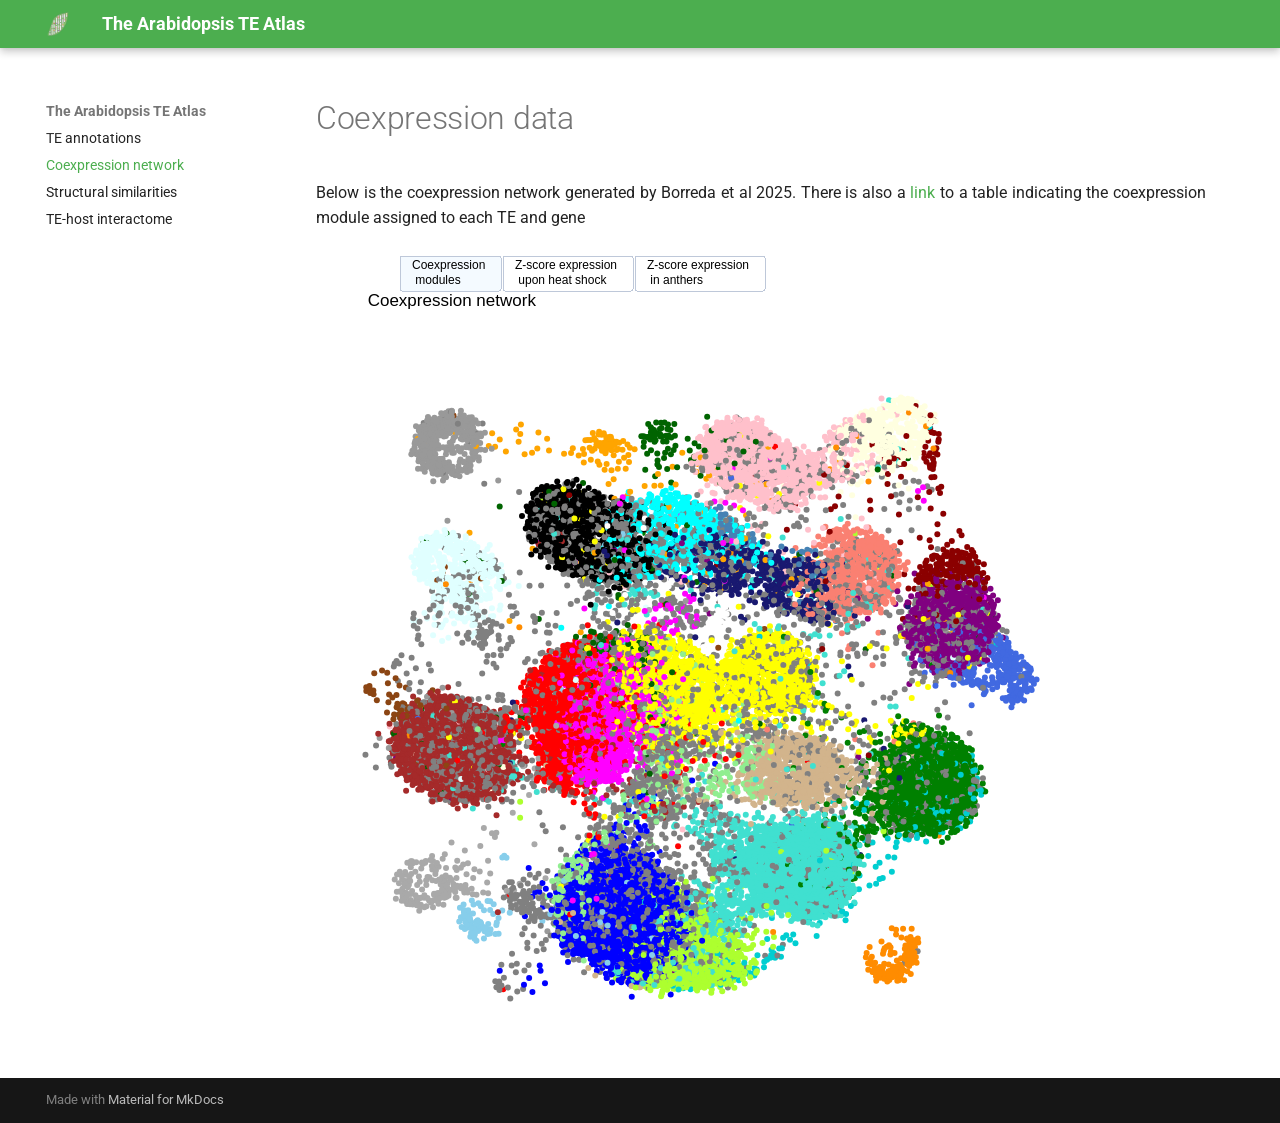
==== commit a3246297: "Update index.html" ====
--- a/coexpression/index.html
+++ b/coexpression/index.html
@@ -169,7 +169,7 @@
   
   
   <span class="md-ellipsis">
-    Elements
+    TE annotations
     
   </span>
   
@@ -245,7 +245,7 @@
   
   
   <span class="md-ellipsis">
-    Interaction potential
+    TE-host interactome
     
   </span>
   
@@ -353,4 +353,4 @@
       
     
   </body>
-</html>+</html>
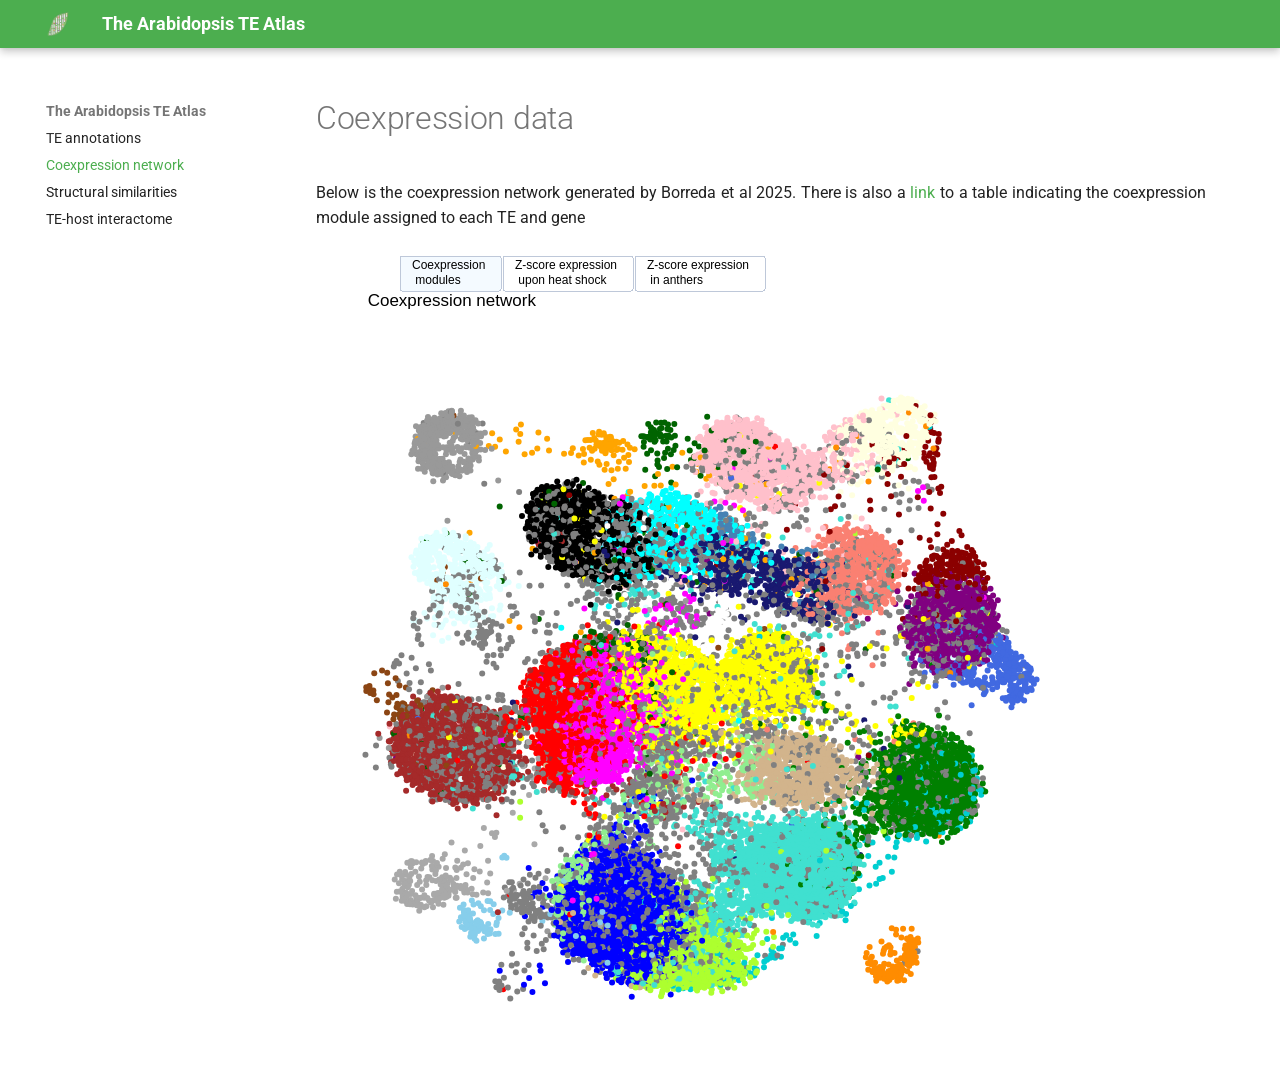
==== commit 5a0610da: "Update index.html" ====
--- a/coexpression/index.html
+++ b/coexpression/index.html
@@ -320,24 +320,6 @@
         
       </main>
       
-        <footer class="md-footer">
-  
-  <div class="md-footer-meta md-typeset">
-    <div class="md-footer-meta__inner md-grid">
-      <div class="md-copyright">
-  
-  
-    Made with
-    <a href="https://squidfunk.github.io/mkdocs-material/" target="_blank" rel="noopener">
-      Material for MkDocs
-    </a>
-  
-</div>
-      
-    </div>
-  </div>
-</footer>
-      
     </div>
     <div class="md-dialog" data-md-component="dialog">
       <div class="md-dialog__inner md-typeset"></div>
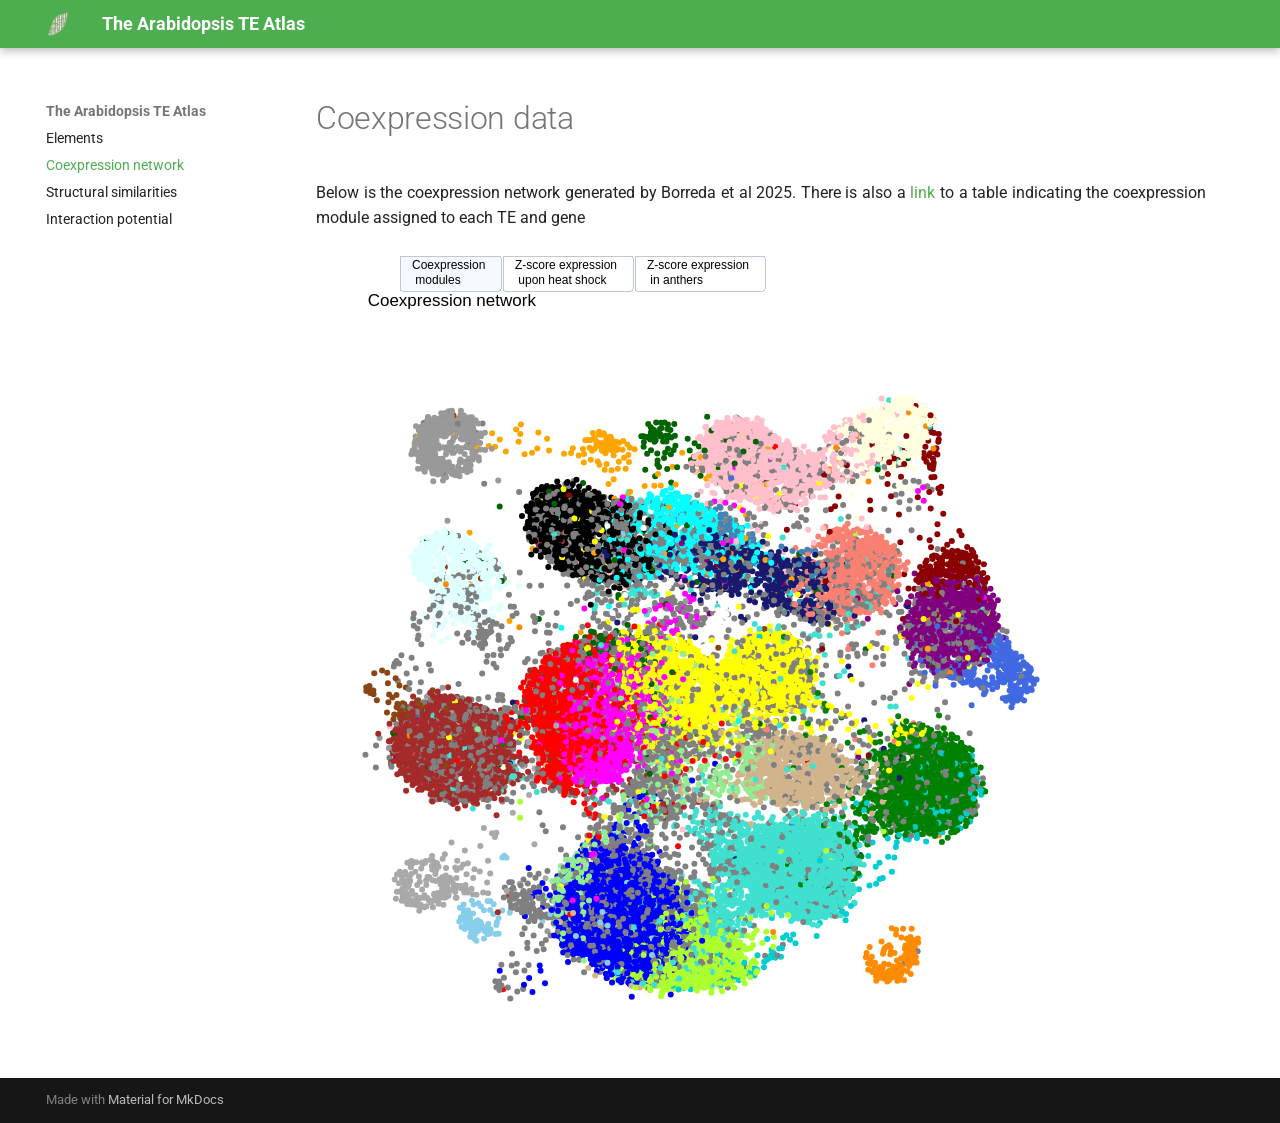
==== commit fa368645: "Update file(s) "/." from "CBorreda/Arabidopsis_TE_Atlas"" ====
--- a/coexpression/index.html
+++ b/coexpression/index.html
@@ -169,7 +169,7 @@
   
   
   <span class="md-ellipsis">
-    TE annotations
+    Elements
     
   </span>
   
@@ -245,7 +245,7 @@
   
   
   <span class="md-ellipsis">
-    TE-host interactome
+    Interaction potential
     
   </span>
   
@@ -320,6 +320,24 @@
         
       </main>
       
+        <footer class="md-footer">
+  
+  <div class="md-footer-meta md-typeset">
+    <div class="md-footer-meta__inner md-grid">
+      <div class="md-copyright">
+  
+  
+    Made with
+    <a href="https://squidfunk.github.io/mkdocs-material/" target="_blank" rel="noopener">
+      Material for MkDocs
+    </a>
+  
+</div>
+      
+    </div>
+  </div>
+</footer>
+      
     </div>
     <div class="md-dialog" data-md-component="dialog">
       <div class="md-dialog__inner md-typeset"></div>
@@ -335,4 +353,4 @@
       
     
   </body>
-</html>
+</html>
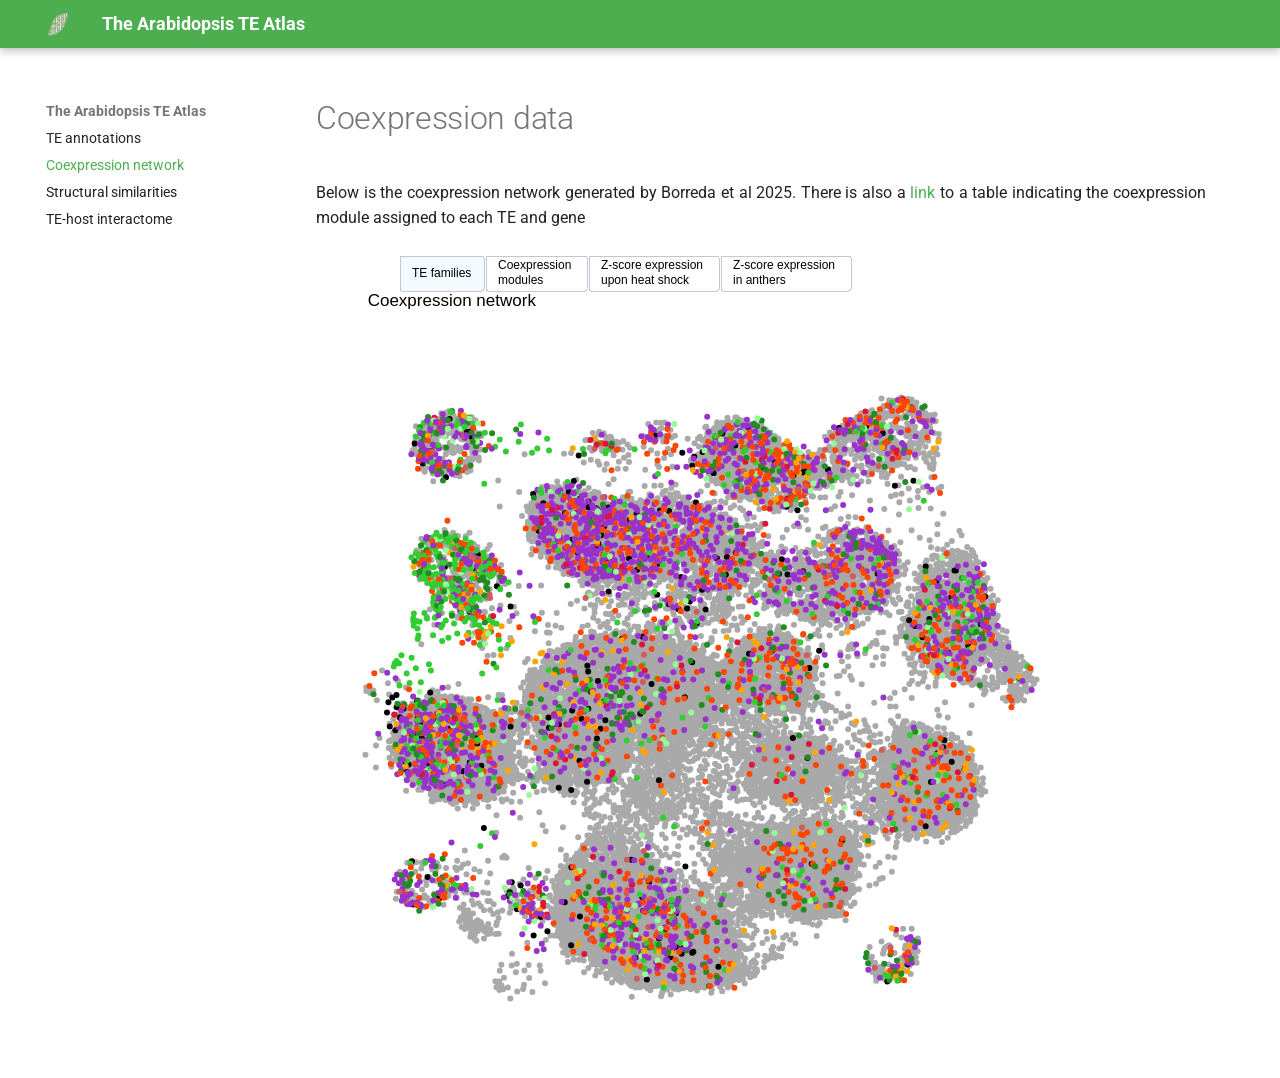
==== commit 1f9fe98c: "Update file(s) "/." from "CBorreda/Arabidopsis_TE_Atlas"" ====
--- a/coexpression/index.html
+++ b/coexpression/index.html
@@ -169,7 +169,7 @@
   
   
   <span class="md-ellipsis">
-    Elements
+    TE annotations
     
   </span>
   
@@ -245,7 +245,7 @@
   
   
   <span class="md-ellipsis">
-    Interaction potential
+    TE-host interactome
     
   </span>
   
--- a/css/fullwidth.css
+++ b/css/fullwidth.css
@@ -9,4 +9,6 @@
   max-width: 100vw;
   box-sizing: border-box;
   padding: 0 1rem; /* optional padding */
-}+}
+
+.md-footer-meta { display: none; }
